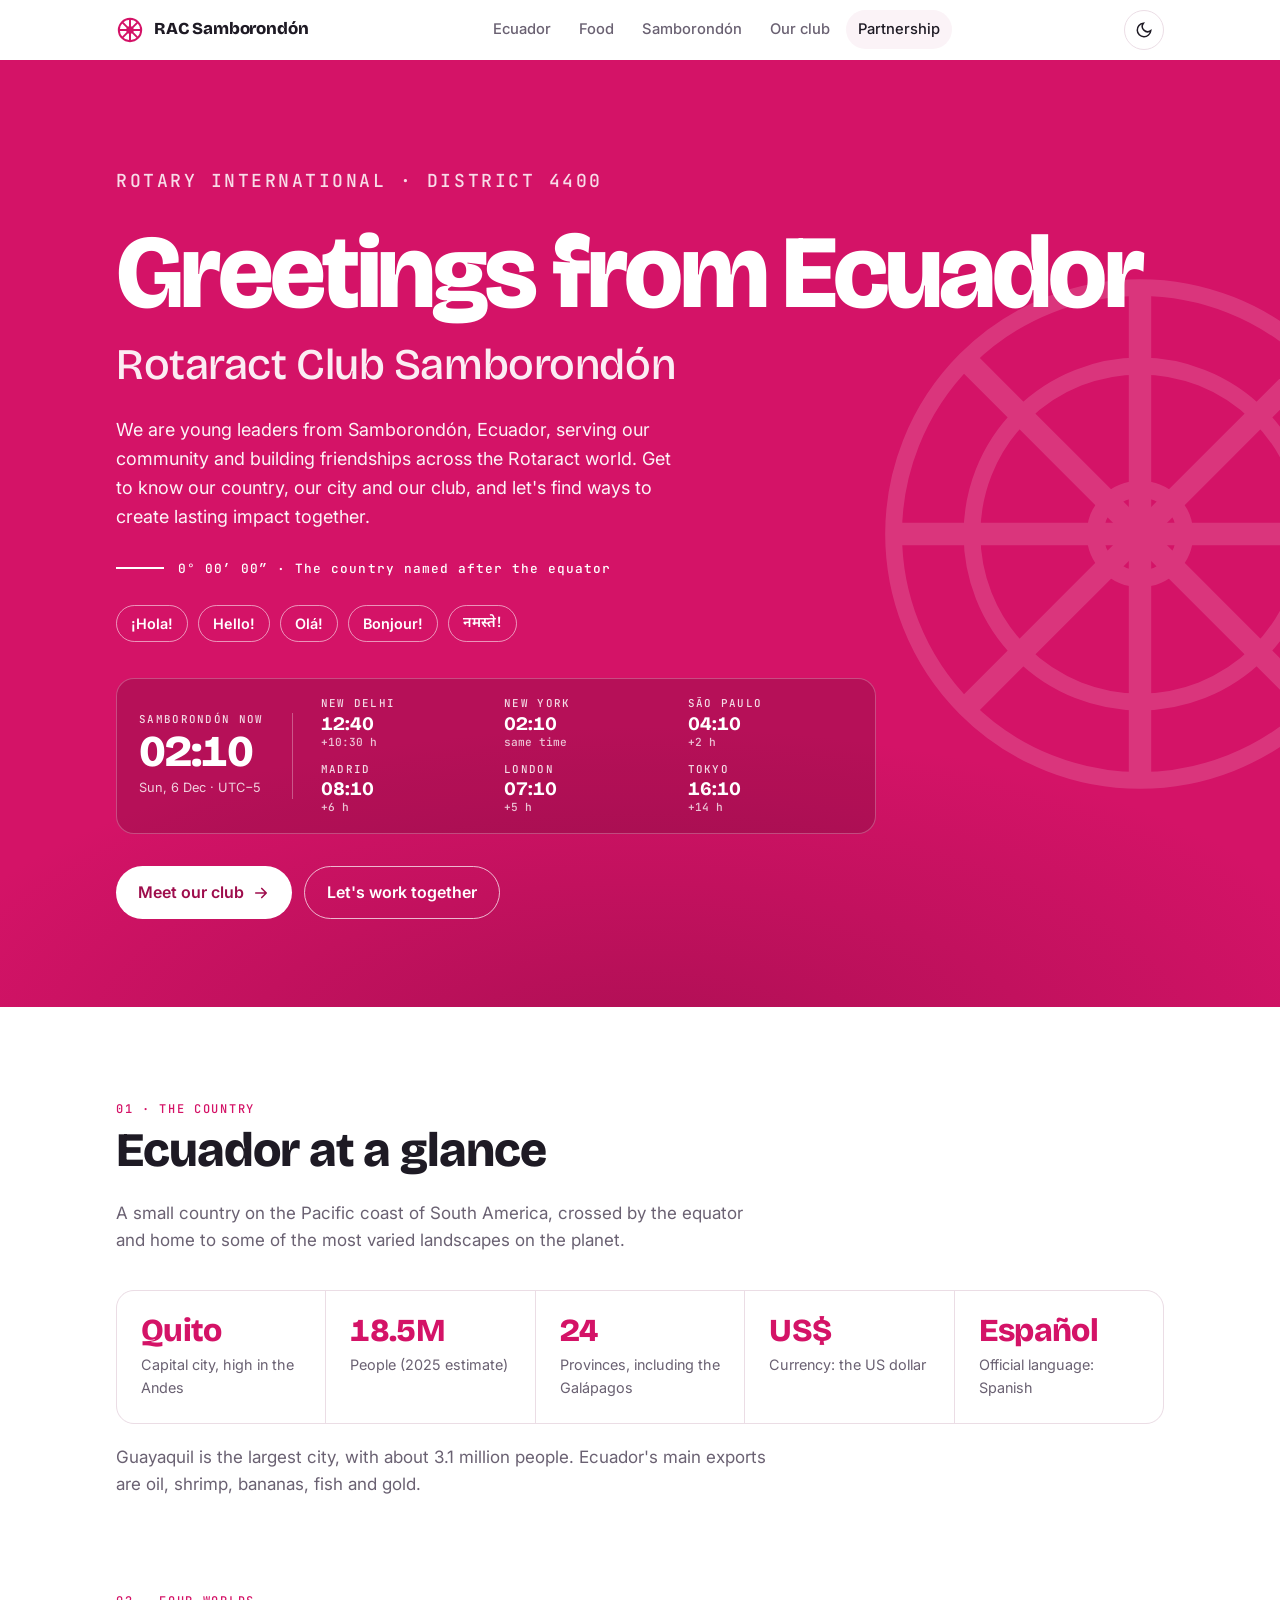
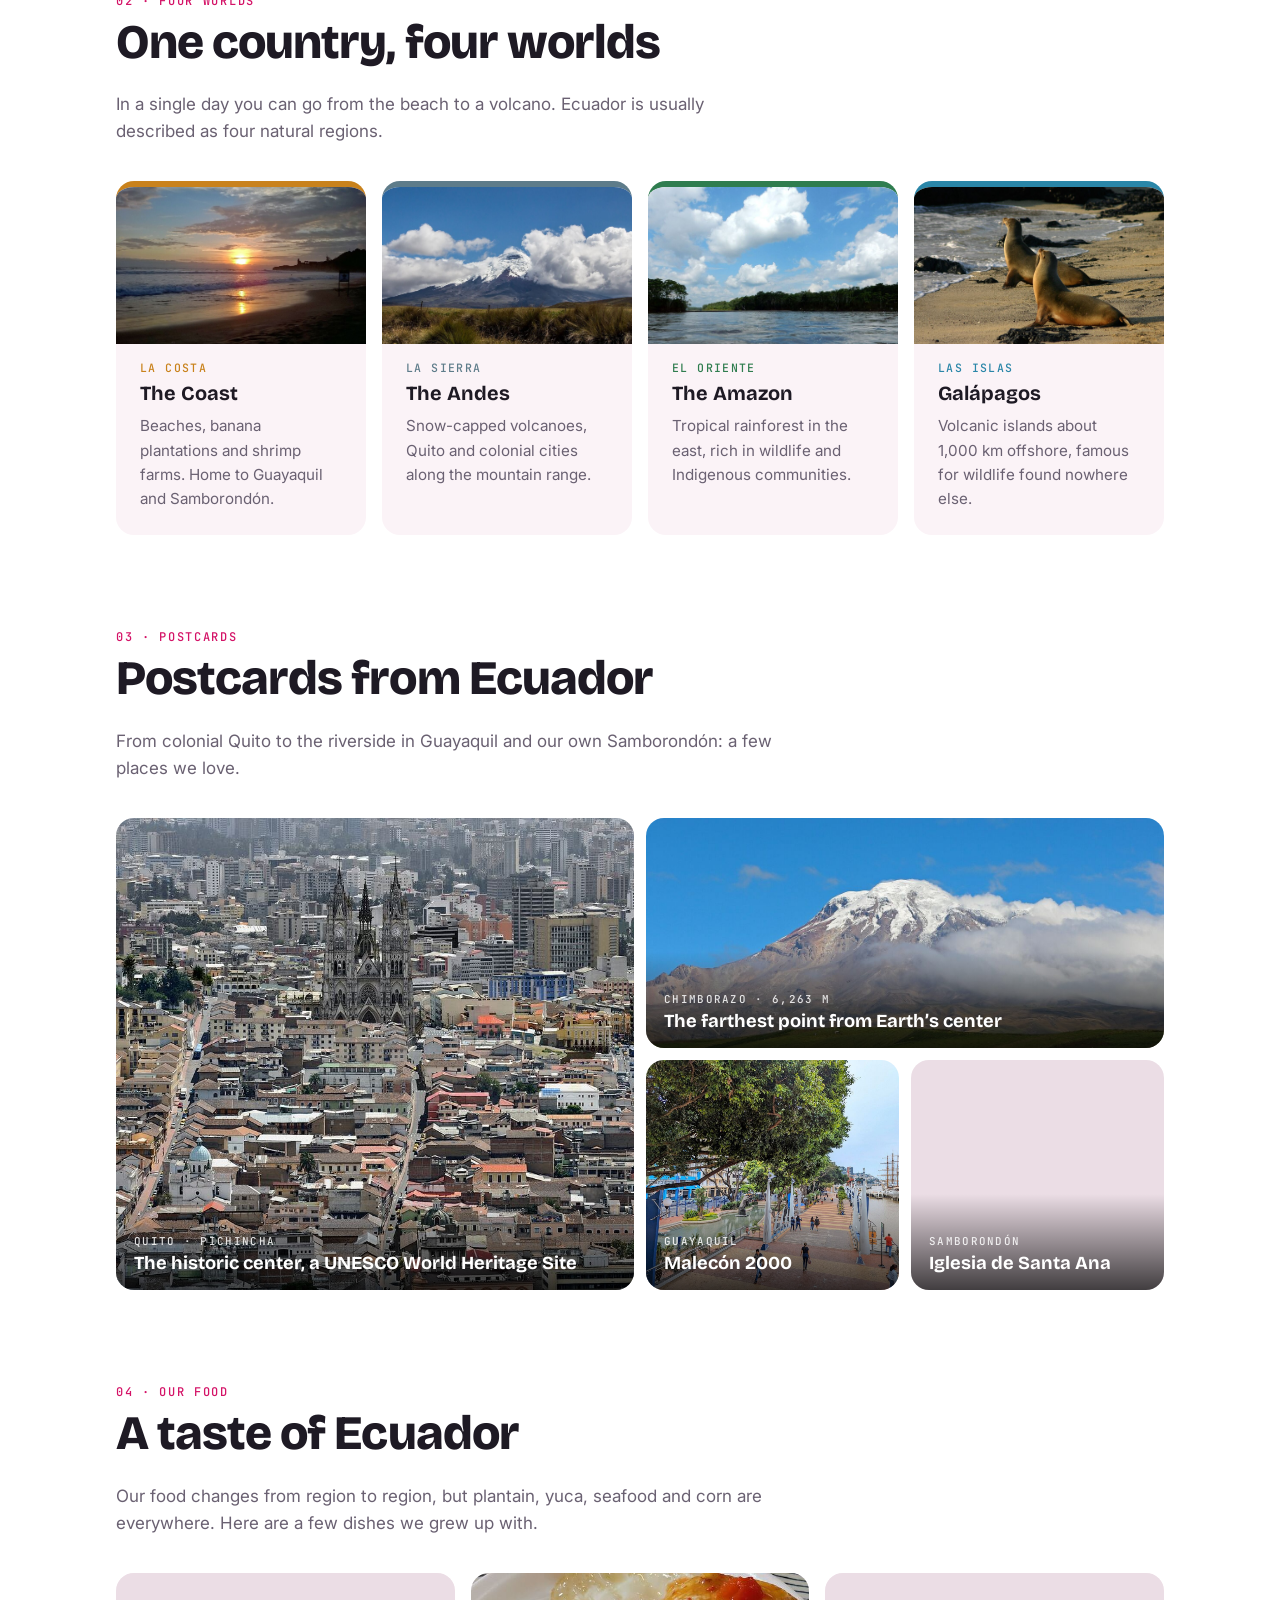
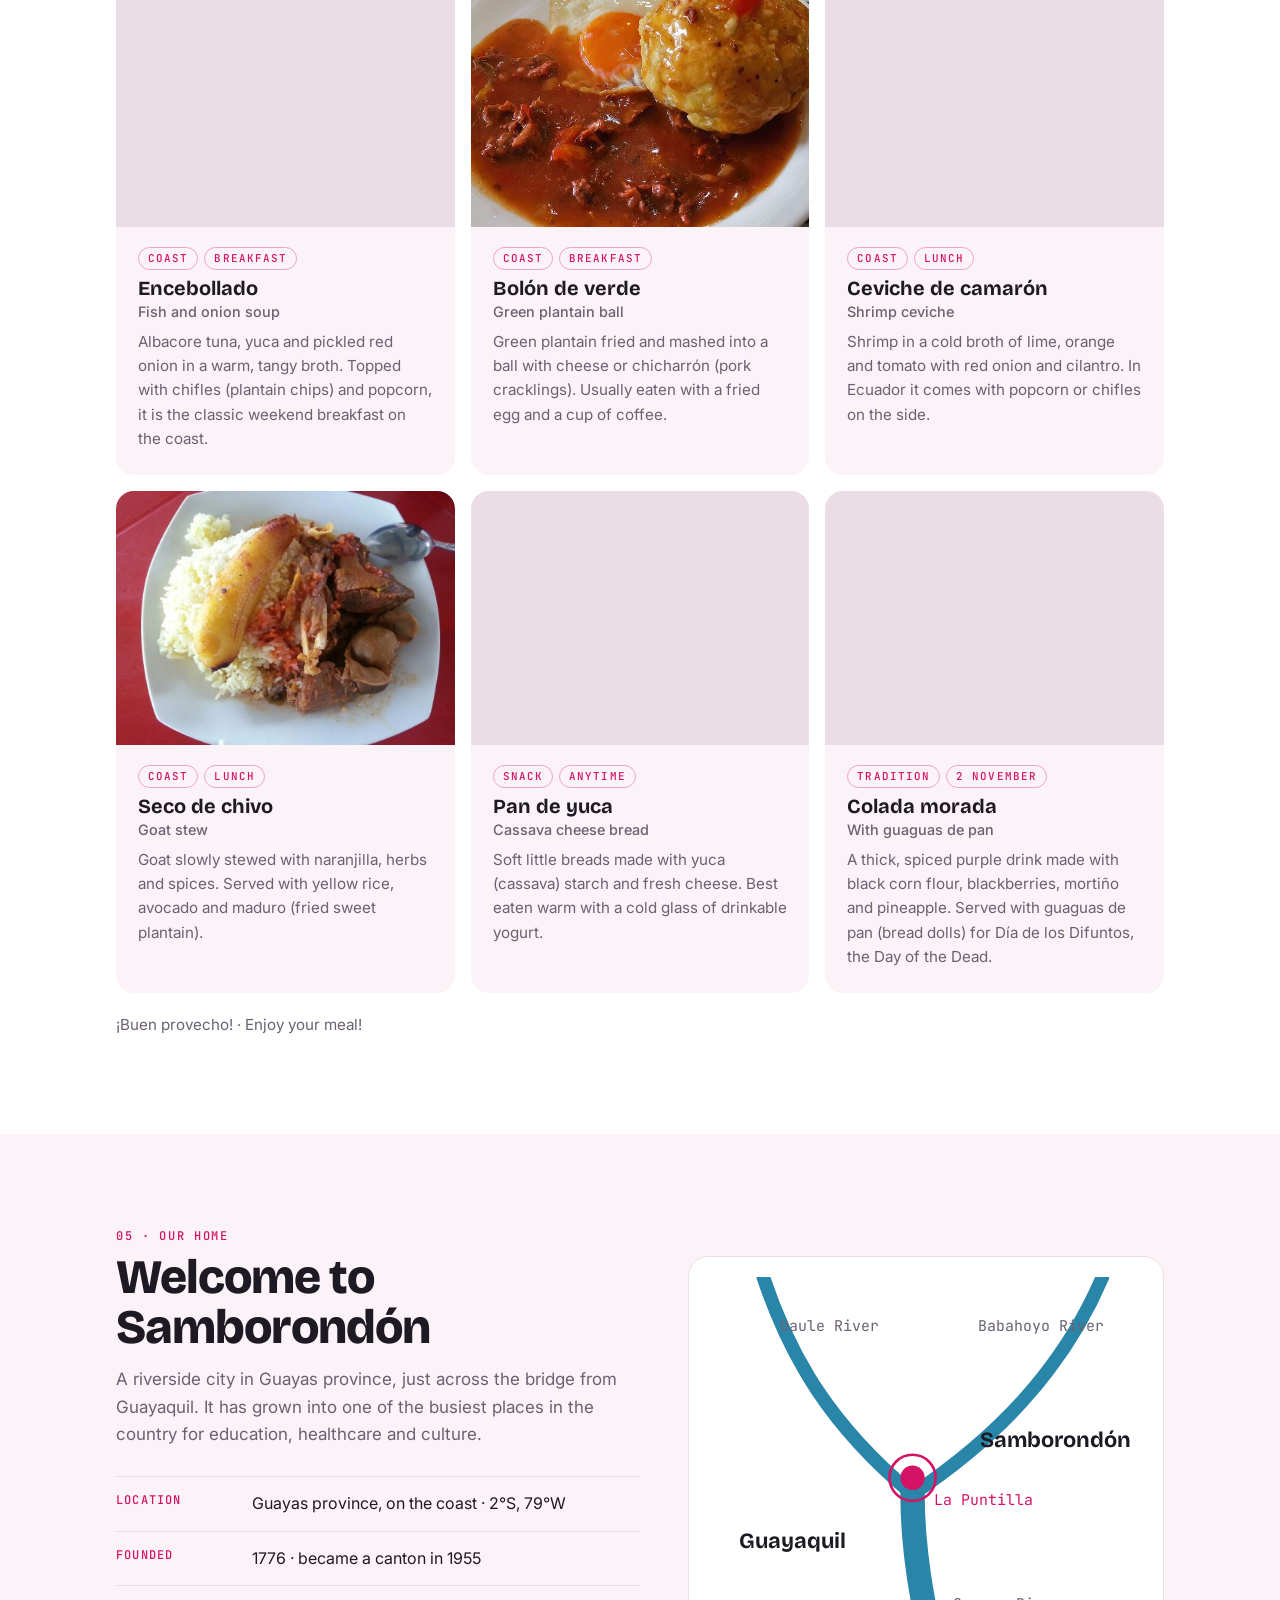
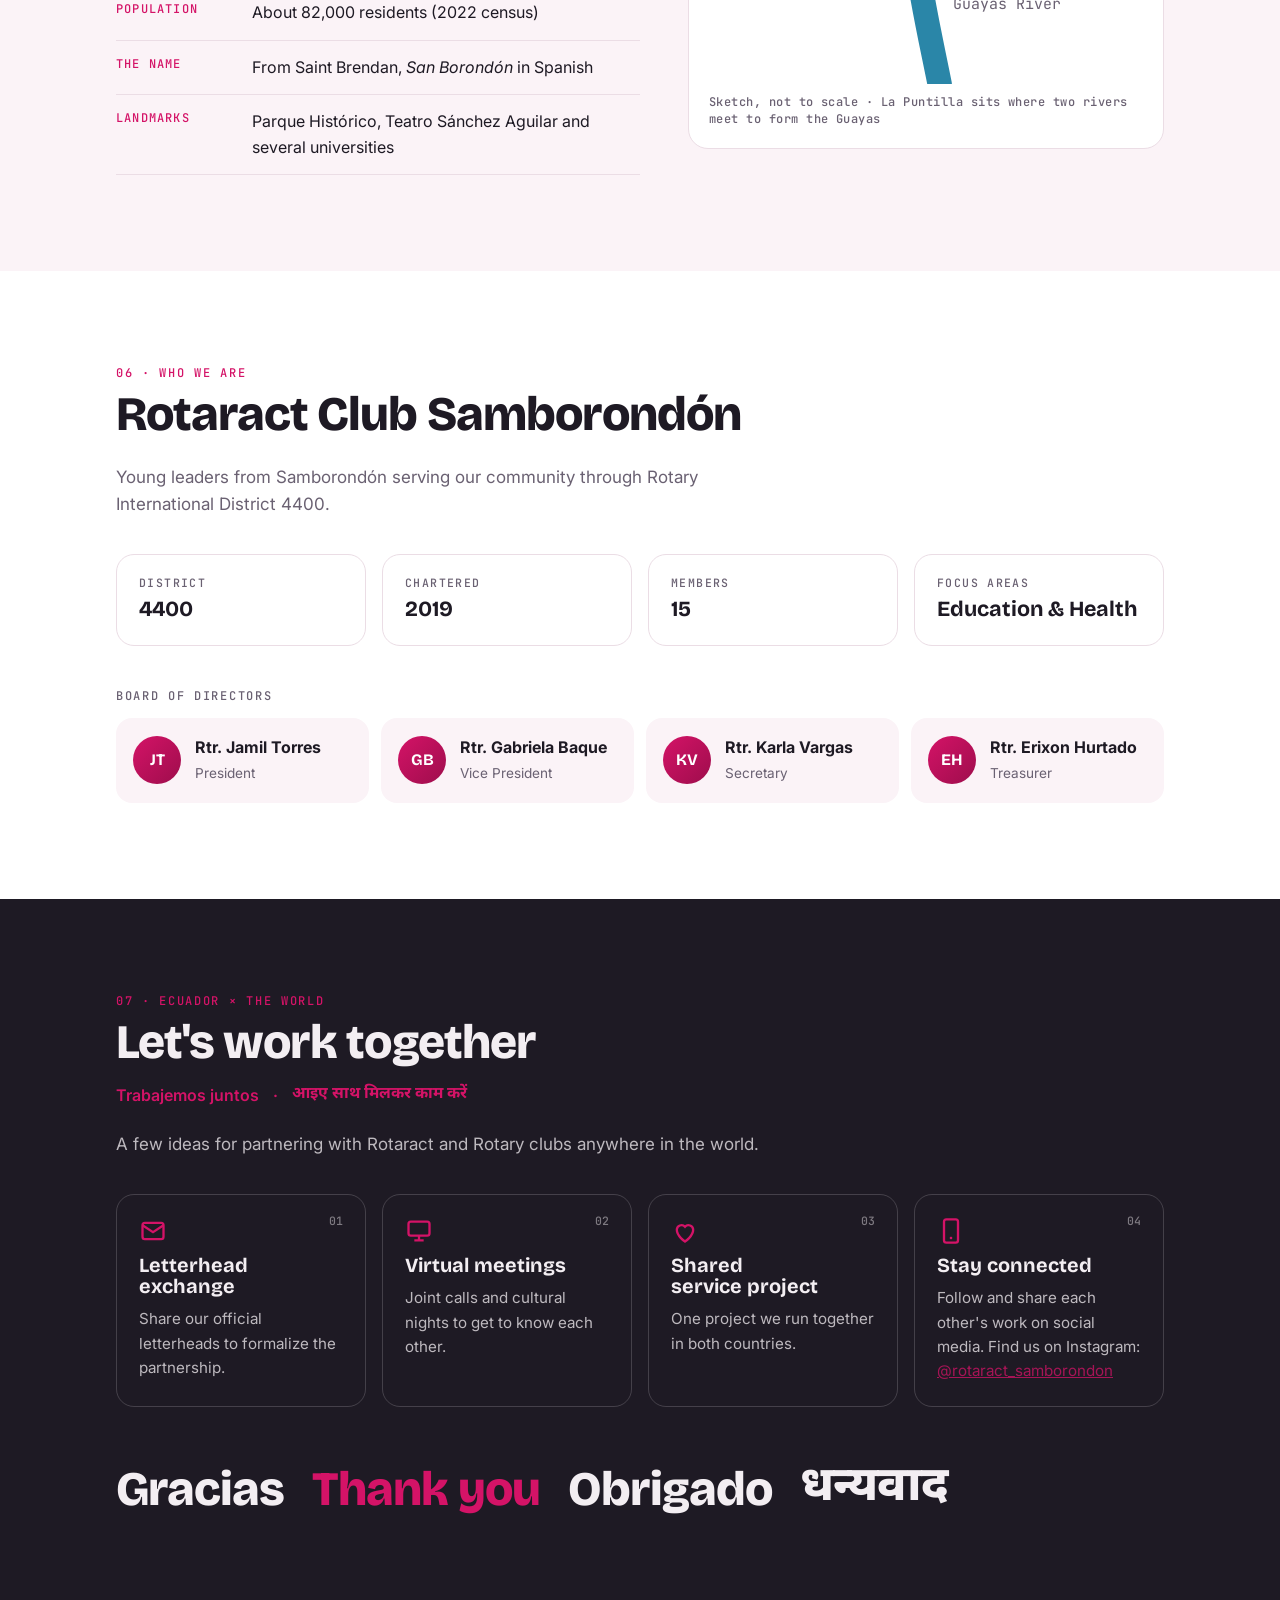
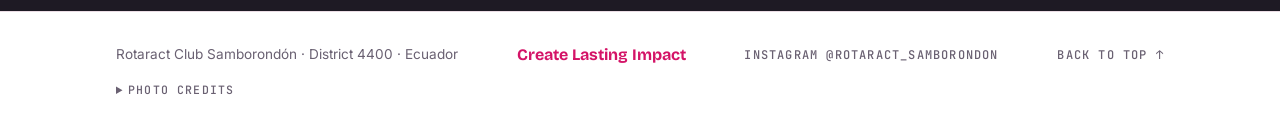
==== index.html @ e0e5c711 "Add traditional food section (encebollado, bolón, ceviche, seco, pan de yuca, colada morada) Co-Auth" ====
<!DOCTYPE html>
<html lang="en">
<head>
<meta charset="utf-8">
<meta name="viewport" content="width=device-width, initial-scale=1, viewport-fit=cover">
<title>Rotaract Club Samborondón</title>
<meta name="description" content="Greetings from Ecuador! Meet Rotaract Club Samborondón (District 4400): young leaders serving our community and building friendships with clubs around the world.">
<meta name="theme-color" content="#D41367">
<meta property="og:type" content="website">
<meta property="og:title" content="Rotaract Club Samborondón · Greetings from Ecuador">
<meta property="og:description" content="Our country, our city and our club: young leaders from Samborondón, Ecuador, open to friendships with clubs around the world.">
<link rel="icon" href="data:image/svg+xml,%3Csvg xmlns='http://www.w3.org/2000/svg' viewBox='0 0 100 100'%3E%3Crect width='100' height='100' rx='22' fill='%23D41367'/%3E%3Cg fill='none' stroke='white' stroke-width='6'%3E%3Ccircle cx='50' cy='50' r='30'/%3E%3Ccircle cx='50' cy='50' r='8'/%3E%3Cpath d='M50 14v72M14 50h72M25 25l50 50M75 25L25 75'/%3E%3C/g%3E%3C/svg%3E">
<link rel="preconnect" href="https://fonts.googleapis.com">
<link rel="preconnect" href="https://fonts.gstatic.com" crossorigin>
<link rel="stylesheet" href="https://fonts.googleapis.com/css2?family=Bricolage+Grotesque:opsz,wght@12..96,500;12..96,700;12..96,800&family=Inter:wght@400;500;600&family=JetBrains+Mono:wght@500&family=Noto+Sans+Devanagari:wght@500;700;800&display=swap">
<style>
:root{
  --cranberry:#D41367;
  --cranberry-deep:#9E0D4C;
  --bg:#FFFFFF;
  --surface:#FBF3F7;
  --ink:#1E1A24;
  --muted:#6A6172;
  --line:#EBDDE5;
  --on-accent:#FFFFFF;
  --night:#1E1A24; --night-ink:#F3EEF2;
  --coast:#C9821C; --andes:#5E7C8A; --amazon:#2F7D4F; --galapagos:#2A86A8;
  --display:"Bricolage Grotesque", "Segoe UI", system-ui, sans-serif;
  --body:"Inter", system-ui, -apple-system, sans-serif;
  --mono:"JetBrains Mono", ui-monospace, Menlo, monospace;
  --nav-h:60px;
}
@media (prefers-color-scheme: dark){:root:not([data-theme="light"]){
  --cranberry:#F0458E; --cranberry-deep:#C21A64; --bg:#141017; --surface:#1E1820; --ink:#F3EEF2; --muted:#B3A8B5; --line:#33282F;
  --night:#0C090E; --night-ink:#F3EEF2;
  --coast:#F0B65A; --andes:#8AA7B4; --amazon:#5BB07D; --galapagos:#5AB3D4; color-scheme:dark}}
:root[data-theme="dark"]{
  --cranberry:#F0458E; --cranberry-deep:#C21A64; --bg:#141017; --surface:#1E1820; --ink:#F3EEF2; --muted:#B3A8B5; --line:#33282F;
  --night:#0C090E; --night-ink:#F3EEF2;
  --coast:#F0B65A; --andes:#8AA7B4; --amazon:#5BB07D; --galapagos:#5AB3D4; color-scheme:dark}

*{box-sizing:border-box}
html{scroll-behavior:smooth;scroll-padding-top:calc(var(--nav-h) + 12px)}
@media (prefers-reduced-motion:reduce){html{scroll-behavior:auto}}
body{margin:0;background:var(--bg);color:var(--ink);font:400 16px/1.6 var(--body);-webkit-font-smoothing:antialiased;overflow-x:hidden}
img{max-width:100%}
.wrap{max-width:1080px;margin:0 auto;padding-left:max(16px, env(safe-area-inset-left,0px));padding-right:max(16px, env(safe-area-inset-right,0px))}
section{padding-block:clamp(56px,9vw,96px)}
h1,h2,h3{font-family:var(--display);line-height:1.05;text-wrap:balance;margin:0}
h2{font-size:clamp(2rem,4.5vw,3rem);font-weight:800;letter-spacing:-.02em}
h3{font-size:1.25rem;font-weight:700}
p{margin:0}
.eyebrow{font:500 .75rem/1 var(--mono);letter-spacing:.14em;text-transform:uppercase;color:var(--cranberry)}
.lede{color:var(--muted);max-width:60ch;font-size:1.0625rem;margin-top:14px}
.head{display:flex;flex-direction:column;gap:10px;margin-bottom:36px}
a{color:var(--cranberry)}
:focus-visible{outline:3px solid var(--cranberry);outline-offset:3px;border-radius:6px}
.skip{position:absolute;left:-9999px;top:8px;z-index:100;background:var(--ink);color:var(--bg);padding:8px 14px;border-radius:8px}
.skip:focus{left:16px}

[lang="hi"]{font-family:"Noto Sans Devanagari", var(--body)}
.thanks [lang="hi"]{font-family:"Noto Sans Devanagari", var(--display);font-weight:800}
.tri{margin-top:6px;display:flex;flex-wrap:wrap;gap:4px 14px;color:var(--cranberry);font:600 1rem/1.5 var(--body)}
.tri [lang="hi"]{font-weight:700}

/* NAV */
.nav{position:sticky;top:0;z-index:50;height:var(--nav-h);background:color-mix(in srgb,var(--bg) 82%,transparent);backdrop-filter:saturate(1.4) blur(12px);-webkit-backdrop-filter:saturate(1.4) blur(12px);border-bottom:1px solid transparent;transition:border-color .2s}
.nav.scrolled{border-bottom-color:var(--line)}
.nav .wrap{height:100%;display:flex;align-items:center;justify-content:space-between;gap:16px}
.brand{display:flex;align-items:center;gap:10px;text-decoration:none;color:var(--ink);font:800 1.05rem/1 var(--display);letter-spacing:-.01em;white-space:nowrap}
.brand svg{width:28px;height:28px;color:var(--cranberry);flex:0 0 auto}
.links{display:flex;align-items:center;gap:4px;list-style:none;margin:0;padding:0}
.links a{display:block;padding:8px 12px;border-radius:999px;color:var(--muted);text-decoration:none;font-weight:500;font-size:.92rem;transition:color .15s,background .15s}
.links a:hover,.links a.active{color:var(--ink);background:var(--surface)}
.nav-tools{display:flex;align-items:center;gap:6px}
.icon-btn{width:40px;height:40px;display:grid;place-items:center;border-radius:999px;border:1px solid var(--line);background:var(--bg);color:var(--ink);cursor:pointer}
.icon-btn:hover{background:var(--surface)}
.icon-btn svg{width:18px;height:18px}
.menu-btn{display:none}
@media (max-width:860px){
  .menu-btn{display:grid}
  .links{position:absolute;top:var(--nav-h);left:0;right:0;flex-direction:column;align-items:stretch;gap:2px;padding:10px 16px 18px;background:var(--bg);border-bottom:1px solid var(--line);display:none}
  .links.open{display:flex}
  .links a{padding:12px 14px;font-size:1rem}
}

/* HERO */
.hero{background:var(--cranberry);color:var(--on-accent);position:relative;overflow:hidden;padding-block:0;isolation:isolate}
.hero::after{content:"";position:absolute;inset:auto -10% -40% -10%;height:70%;background:radial-gradient(ellipse at center,var(--cranberry-deep),transparent 70%);z-index:-1;opacity:.7}
.hero .wrap{padding-block:clamp(64px,10vw,112px) clamp(56px,8vw,88px);display:grid;gap:28px;position:relative;z-index:1}
.hero .eyebrow{color:var(--on-accent);opacity:.85}
.hero h1{font-size:clamp(3rem,9vw,6.5rem);font-weight:800;letter-spacing:-.035em}
.hero h1 span{display:block;font-weight:500;font-size:.42em;letter-spacing:-.01em;margin-top:.35em;opacity:.92}
.hero p{max-width:52ch;font-size:1.125rem;opacity:.95}
.equator{display:flex;align-items:center;gap:14px;font:500 .8rem/1.4 var(--mono);letter-spacing:.08em}
.equator::before{content:"";flex:0 0 48px;height:2px;background:var(--on-accent)}
.hello{display:flex;flex-wrap:wrap;gap:10px}
.hello span{border:1.5px solid rgba(255,255,255,.55);border-radius:999px;padding:6px 14px;font-weight:600;font-size:.9rem}
.ctas{display:flex;flex-wrap:wrap;gap:12px;margin-top:4px}
.btn{display:inline-flex;align-items:center;gap:8px;padding:13px 22px;border-radius:999px;font-weight:600;text-decoration:none;transition:transform .15s,background .15s}
.btn:hover{transform:translateY(-2px)}
.btn svg{width:18px;height:18px}
.btn-light{background:#fff;color:#9E0D4C}
.btn-ghost{color:#fff;border:1.5px solid rgba(255,255,255,.7)}
.btn-ghost:hover{background:rgba(255,255,255,.12)}
.wheel{position:absolute;right:-140px;top:50%;width:560px;height:560px;transform:translateY(-50%);opacity:.14;z-index:0}
@media (max-width:640px){.wheel{width:380px;height:380px;right:-170px;top:28%}}
@media (prefers-reduced-motion:no-preference){.wheel{animation:spin 90s linear infinite}@keyframes spin{to{transform:translateY(-50%) rotate(360deg)}}}

/* CLOCKS */
.clocks{margin-top:8px;max-width:760px;display:grid;grid-template-columns:auto 1fr;gap:20px 28px;align-items:center;background:rgba(0,0,0,.14);border:1px solid rgba(255,255,255,.25);border-radius:18px;padding:18px 22px}
.home{display:flex;flex-direction:column;gap:4px;padding-right:28px;border-right:1px solid rgba(255,255,255,.3)}
.home small,.city small{font:500 .68rem/1.2 var(--mono);letter-spacing:.12em;text-transform:uppercase;opacity:.85}
.home b{font:800 clamp(2rem,5vw,2.75rem)/1 var(--display);font-variant-numeric:tabular-nums;letter-spacing:-.02em}
.home span{font-size:.8rem;opacity:.8}
.world{display:grid;grid-template-columns:repeat(3,minmax(0,1fr));gap:14px 18px}
.city{display:flex;flex-direction:column;gap:3px;min-width:0}
.city small{white-space:nowrap;overflow:hidden;text-overflow:ellipsis}
.city b{font:700 1.2rem/1 var(--display);font-variant-numeric:tabular-nums}
.city span{font:500 .7rem/1.2 var(--mono);opacity:.75}
@media (max-width:600px){.clocks{grid-template-columns:1fr}.home{padding:0 0 16px;border-right:0;border-bottom:1px solid rgba(255,255,255,.3)}.world{grid-template-columns:repeat(2,minmax(0,1fr))}}

/* STATS */
.stats{display:grid;grid-template-columns:repeat(auto-fit,minmax(180px,1fr));gap:1px;background:var(--line);border:1px solid var(--line);border-radius:18px;overflow:hidden}
.stat{background:var(--bg);padding:24px;display:flex;flex-direction:column;gap:6px;min-width:0}
.stat b{font:800 2rem/1 var(--display);letter-spacing:-.02em;color:var(--cranberry);font-variant-numeric:tabular-nums}
.stat small{color:var(--muted);font-size:.9rem}

/* REGIONS */
.regions{display:grid;grid-template-columns:repeat(auto-fit,minmax(230px,1fr));gap:16px}
.region{border-radius:18px;padding:24px;background:var(--surface);border-top:6px solid var(--c);display:flex;flex-direction:column;gap:10px;min-width:0;transition:transform .2s}
.region:hover{transform:translateY(-4px)}
.region{overflow:hidden}
.region img{display:block;width:calc(100% + 48px);max-width:none;margin:-24px -24px 8px;aspect-ratio:16/10;height:auto;object-fit:cover;background:var(--line)}
.region .tag{font:500 .72rem/1 var(--mono);letter-spacing:.12em;text-transform:uppercase;color:var(--c)}
.region p{color:var(--muted);font-size:.95rem}
.region svg{width:44px;height:44px;color:var(--c)}

/* POSTCARDS */
.gallery{display:grid;grid-template-columns:repeat(4,minmax(0,1fr));grid-auto-rows:230px;gap:12px}
.shot{position:relative;margin:0;border-radius:18px;overflow:hidden;background:var(--line)}
.shot.big{grid-column:span 2;grid-row:span 2}
.shot.wide{grid-column:span 2}
.shot img{display:block;width:100%;height:100%;object-fit:cover;transition:transform .7s cubic-bezier(.2,.7,.2,1)}
.shot:hover img{transform:scale(1.05)}
.shot figcaption{position:absolute;inset:auto 0 0 0;padding:40px 18px 16px;background:linear-gradient(transparent,rgba(0,0,0,.72));color:#fff;font:700 1.15rem/1.2 var(--display)}
.shot figcaption small{display:block;margin-bottom:4px;font:500 .68rem/1.3 var(--mono);letter-spacing:.12em;text-transform:uppercase;opacity:.85}
@media (max-width:760px){.gallery{grid-template-columns:repeat(2,minmax(0,1fr));grid-auto-rows:180px}}
@media (max-width:480px){.gallery{grid-template-columns:1fr;grid-auto-rows:230px}.shot.big,.shot.wide{grid-column:auto;grid-row:auto}}

/* FOOD */
.dishes{display:grid;grid-template-columns:repeat(auto-fit,minmax(min(100%,300px),1fr));gap:16px}
.dish{border-radius:18px;overflow:hidden;background:var(--surface);display:flex;flex-direction:column;min-width:0;transition:transform .2s}
.dish:hover{transform:translateY(-4px)}
.dish .ph{aspect-ratio:4/3;overflow:hidden;background:var(--line)}
.dish img{display:block;width:100%;height:100%;object-fit:cover;transition:transform .7s cubic-bezier(.2,.7,.2,1)}
.dish:hover img{transform:scale(1.05)}
.dish .body{padding:20px 22px 24px;display:flex;flex-direction:column;gap:8px}
.dish .meta{display:flex;flex-wrap:wrap;gap:6px}
.dish .meta span{font:500 .68rem/1 var(--mono);letter-spacing:.1em;text-transform:uppercase;color:var(--cranberry);border:1px solid color-mix(in srgb,var(--cranberry) 35%,transparent);border-radius:999px;padding:5px 9px}
.dish h3 small{display:block;margin-top:4px;font:500 .9rem/1.3 var(--body);color:var(--muted)}
.dish p{color:var(--muted);font-size:.95rem}
.food-note{margin-top:20px;color:var(--muted);font-size:.95rem}

/* SAMBORONDON */
.sambo{background:var(--surface)}
.split{display:grid;grid-template-columns:1.1fr 1fr;gap:48px;align-items:center}
@media (max-width:820px){.split{grid-template-columns:1fr}}
.facts{display:grid;gap:0;margin:28px 0 0;border-top:1px solid var(--line)}
.fact{display:grid;grid-template-columns:120px 1fr;gap:16px;padding:14px 0;border-bottom:1px solid var(--line)}
@media (max-width:480px){.fact{grid-template-columns:1fr;gap:2px}}
.fact dt{font:500 .75rem/1.6 var(--mono);letter-spacing:.1em;text-transform:uppercase;color:var(--cranberry)}
.fact dd{margin:0}
.map{background:var(--bg);border:1px solid var(--line);border-radius:20px;padding:20px;margin:0}
.map svg{width:100%;height:auto;display:block}
.map figcaption{font:500 .75rem/1.4 var(--mono);color:var(--muted);margin-top:10px;letter-spacing:.04em}

/* CLUB */
.club-grid{display:grid;grid-template-columns:repeat(auto-fit,minmax(200px,1fr));gap:16px}
.card{border:1px solid var(--line);border-radius:18px;padding:22px;display:flex;flex-direction:column;gap:8px;min-width:0}
.card .k{font:500 .72rem/1 var(--mono);letter-spacing:.12em;text-transform:uppercase;color:var(--muted)}
.card .v{font:700 1.35rem/1.2 var(--display)}
.todo{display:inline-block;border:1.5px dashed var(--cranberry);color:var(--cranberry);border-radius:8px;padding:2px 8px;font:500 .85rem/1.4 var(--mono)}
.officers-title{margin:44px 0 16px;font:500 .75rem/1 var(--mono);letter-spacing:.14em;text-transform:uppercase;color:var(--muted)}
.officers{display:grid;grid-template-columns:repeat(auto-fit,minmax(220px,1fr));gap:12px}
.officer{display:flex;gap:14px;align-items:center;padding:16px;border-radius:16px;background:var(--surface);border:1px solid transparent;transition:border-color .2s}
.officer:hover{border-color:var(--line)}
.avatar{flex:0 0 48px;height:48px;border-radius:50%;background:linear-gradient(135deg,var(--cranberry),var(--cranberry-deep));color:#fff;display:grid;place-items:center;font:700 1rem/1 var(--display)}
.officer b{display:block;font-size:1rem}
.officer small{color:var(--muted);font-size:.85rem}

/* PROJECTS */
.projects{display:grid;grid-template-columns:repeat(auto-fit,minmax(240px,1fr));gap:16px}
.project{border-radius:18px;padding:24px;background:var(--surface);display:flex;flex-direction:column;gap:10px;min-width:0;border-left:4px solid var(--cranberry)}
.project .n{font:500 .75rem/1 var(--mono);color:var(--cranberry);letter-spacing:.1em}
.project p{color:var(--muted);font-size:.95rem}

/* TOGETHER */
.together{background:var(--night);color:var(--night-ink)}
.together .eyebrow{color:var(--cranberry)}
.together .lede{color:var(--night-ink);opacity:.75}
.ideas{display:grid;grid-template-columns:repeat(auto-fit,minmax(220px,1fr));gap:16px;counter-reset:idea}
.idea{border:1px solid color-mix(in srgb,var(--night-ink) 18%,transparent);border-radius:18px;padding:22px;display:flex;flex-direction:column;gap:10px;position:relative;transition:border-color .2s,background .2s}
.idea:hover{border-color:var(--cranberry);background:color-mix(in srgb,var(--cranberry) 8%,transparent)}
.idea::after{counter-increment:idea;content:"0" counter(idea);position:absolute;top:20px;right:22px;font:500 .72rem/1 var(--mono);opacity:.45}
.idea svg{width:28px;height:28px;color:var(--cranberry)}
.idea p{opacity:.75;font-size:.95rem}
.thanks{margin-top:56px;display:flex;flex-wrap:wrap;gap:12px 28px;font:800 clamp(1.75rem,5vw,3rem)/1.1 var(--display);letter-spacing:-.02em}
.thanks span:nth-child(2){color:var(--cranberry)}

footer{padding-block:32px;color:var(--muted);font-size:.85rem;border-top:1px solid var(--line)}
footer .wrap{display:flex;flex-wrap:wrap;justify-content:space-between;align-items:center;gap:12px}
.credits{margin-top:18px;font-size:.8rem}
.credits summary{cursor:pointer;font:500 .72rem/1 var(--mono);letter-spacing:.1em;text-transform:uppercase;width:max-content}
.credits summary:hover{color:var(--cranberry)}
.credits ul{margin:12px 0 0;padding-left:18px;display:grid;gap:4px}
footer .motto{font:700 1rem/1 var(--display);color:var(--cranberry)}
.top{color:var(--muted);text-decoration:none;font:500 .75rem/1 var(--mono);letter-spacing:.1em;text-transform:uppercase}
.top:hover{color:var(--cranberry)}

/* Reveal on scroll */
@media (prefers-reduced-motion:no-preference){
  .js .reveal{opacity:0;transform:translateY(18px);transition:opacity .7s cubic-bezier(.2,.7,.2,1),transform .7s cubic-bezier(.2,.7,.2,1);transition-delay:calc(var(--i,0) * 70ms)}
  .js .reveal.in{opacity:1;transform:none}
}
</style>
</head>
<body>
<a class="skip" href="#main">Skip to content</a>

<nav class="nav" aria-label="Main">
  <div class="wrap">
    <a class="brand" href="#top" aria-label="Rotaract Club Samborondón, back to top">
      <svg viewBox="0 0 100 100" aria-hidden="true" fill="none" stroke="currentColor" stroke-width="7"><circle cx="50" cy="50" r="40"/><circle cx="50" cy="50" r="10"/><path d="M50 10v80M10 50h80M22 22l56 56M78 22L22 78"/></svg>
      <span>RAC Samborondón</span>
    </a>
    <ul class="links" id="links">
      <li><a href="#ecuador">Ecuador</a></li>
      <li><a href="#food">Food</a></li>
      <li><a href="#samborondon">Samborondón</a></li>
      <li><a href="#club">Our club</a></li>
      <li><a href="#together">Partnership</a></li>
    </ul>
    <div class="nav-tools">
      <button class="icon-btn" id="theme" type="button" aria-label="Toggle dark mode">
        <svg viewBox="0 0 24 24" fill="none" stroke="currentColor" stroke-width="2" stroke-linecap="round"><path d="M21 12.8A9 9 0 1 1 11.2 3a7 7 0 0 0 9.8 9.8z"/></svg>
      </button>
      <button class="icon-btn menu-btn" id="menu" type="button" aria-label="Open menu" aria-expanded="false" aria-controls="links">
        <svg viewBox="0 0 24 24" fill="none" stroke="currentColor" stroke-width="2" stroke-linecap="round"><path d="M4 7h16M4 12h16M4 17h16"/></svg>
      </button>
    </div>
  </div>
</nav>

<header class="hero" id="top">
  <svg class="wheel" viewBox="0 0 100 100" aria-hidden="true" fill="none" stroke="currentColor" stroke-width="3">
    <circle cx="50" cy="50" r="44"/><circle cx="50" cy="50" r="30"/><circle cx="50" cy="50" r="8"/>
    <g stroke-width="4"><line x1="50" y1="6" x2="50" y2="94"/><line x1="6" y1="50" x2="94" y2="50"/><line x1="19" y1="19" x2="81" y2="81"/><line x1="81" y1="19" x2="19" y2="81"/></g>
  </svg>
  <div class="wrap">
    <p class="eyebrow">Rotary International · District 4400</p>
    <h1>Greetings from Ecuador<span>Rotaract Club Samborondón</span></h1>
    <p>We are young leaders from Samborondón, Ecuador, serving our community and building friendships across the Rotaract world. Get to know our country, our city and our club, and let's find ways to create lasting impact together.</p>
    <div class="equator">0° 00′ 00″ · The country named after the equator</div>
    <div class="hello"><span>¡Hola!</span><span>Hello!</span><span>Olá!</span><span>Bonjour!</span><span lang="hi" title="Namaste">नमस्ते!</span></div>
    <div class="clocks" aria-label="Current local time in Samborondón and around the world">
      <div class="home"><small>Samborondón now</small><b id="t-home">--:--</b><span id="d-home">Ecuador · UTC−5</span></div>
      <div class="world" id="world"></div>
    </div>
    <div class="ctas">
      <a class="btn btn-light" href="#club">Meet our club
        <svg viewBox="0 0 24 24" fill="none" stroke="currentColor" stroke-width="2.2" stroke-linecap="round" stroke-linejoin="round"><path d="M5 12h14M13 6l6 6-6 6"/></svg></a>
      <a class="btn btn-ghost" href="#together">Let's work together</a>
    </div>
  </div>
</header>

<main id="main">
  <section id="ecuador">
    <div class="wrap">
      <div class="head reveal">
        <p class="eyebrow">01 · The country</p>
        <h2>Ecuador at a glance</h2>
        <p class="lede">A small country on the Pacific coast of South America, crossed by the equator and home to some of the most varied landscapes on the planet.</p>
      </div>
      <div class="stats">
        <div class="stat reveal" style="--i:0"><b>Quito</b><small>Capital city, high in the Andes</small></div>
        <div class="stat reveal" style="--i:1"><b>18.5M</b><small>People (2025 estimate)</small></div>
        <div class="stat reveal" style="--i:2"><b>24</b><small>Provinces, including the Galápagos</small></div>
        <div class="stat reveal" style="--i:3"><b>US$</b><small>Currency: the US dollar</small></div>
        <div class="stat reveal" style="--i:4"><b>Español</b><small>Official language: Spanish</small></div>
      </div>
      <p class="lede reveal" style="margin-top:20px">Guayaquil is the largest city, with about 3.1 million people. Ecuador's main exports are oil, shrimp, bananas, fish and gold.</p>
    </div>
  </section>

  <section id="regions" style="padding-top:0">
    <div class="wrap">
      <div class="head reveal">
        <p class="eyebrow">02 · Four worlds</p>
        <h2>One country, four worlds</h2>
        <p class="lede">In a single day you can go from the beach to a volcano. Ecuador is usually described as four natural regions.</p>
      </div>
      <div class="regions">
        <article class="region reveal" style="--c:var(--coast);--i:0">
          <img src="images/coast.jpg" width="1200" height="896" alt="Sunset over the beach at Montañita" loading="lazy" decoding="async">
          <span class="tag">La Costa</span><h3>The Coast</h3>
          <p>Beaches, banana plantations and shrimp farms. Home to Guayaquil and Samborondón.</p>
        </article>
        <article class="region reveal" style="--c:var(--andes);--i:1">
          <img src="images/andes.jpg" width="1200" height="800" alt="Snow-capped Cotopaxi volcano above the páramo" loading="lazy" decoding="async">
          <span class="tag">La Sierra</span><h3>The Andes</h3>
          <p>Snow-capped volcanoes, Quito and colonial cities along the mountain range.</p>
        </article>
        <article class="region reveal" style="--c:var(--amazon);--i:2">
          <img src="images/amazon.jpg" width="1200" height="666" alt="The Napo River and rainforest near Coca" loading="lazy" decoding="async">
          <span class="tag">El Oriente</span><h3>The Amazon</h3>
          <p>Tropical rainforest in the east, rich in wildlife and Indigenous communities.</p>
        </article>
        <article class="region reveal" style="--c:var(--galapagos);--i:3">
          <img src="images/galapagos.jpg" width="1200" height="800" alt="Two Galápagos sea lions on the beach at Isabela Island" loading="lazy" decoding="async">
          <span class="tag">Las Islas</span><h3>Galápagos</h3>
          <p>Volcanic islands about 1,000 km offshore, famous for wildlife found nowhere else.</p>
        </article>
      </div>
    </div>
  </section>

  <section id="postcards" style="padding-top:0">
    <div class="wrap">
      <div class="head reveal">
        <p class="eyebrow">03 · Postcards</p>
        <h2>Postcards from Ecuador</h2>
        <p class="lede">From colonial Quito to the riverside in Guayaquil and our own Samborondón: a few places we love.</p>
      </div>
      <div class="gallery">
        <figure class="shot big reveal" style="--i:0"><img src="images/quito.jpg" width="1200" height="743" alt="Rooftops of Quito's historic center seen from the Basílica del Voto Nacional" loading="lazy" decoding="async"><figcaption><small>Quito · Pichincha</small>The historic center, a UNESCO World Heritage Site</figcaption></figure>
        <figure class="shot wide reveal" style="--i:1"><img src="images/chimborazo.jpg" width="1200" height="800" alt="Snow-capped Chimborazo volcano above green fields" loading="lazy" decoding="async"><figcaption><small>Chimborazo · 6,263 m</small>The farthest point from Earth’s center</figcaption></figure>
        <figure class="shot reveal" style="--i:2"><img src="images/guayaquil.jpg" width="1200" height="904" alt="Walkway and gardens along the Malecón 2000 in Guayaquil" loading="lazy" decoding="async"><figcaption><small>Guayaquil</small>Malecón 2000</figcaption></figure>
        <figure class="shot reveal" style="--i:3"><img src="images/samborondon.jpg" width="1200" height="900" alt="White bell tower of the Santa Ana church in Samborondón" loading="lazy" decoding="async"><figcaption><small>Samborondón</small>Iglesia de Santa Ana</figcaption></figure>
      </div>
    </div>
  </section>

  <section id="food" style="padding-top:0">
    <div class="wrap">
      <div class="head reveal">
        <p class="eyebrow">04 · Our food</p>
        <h2>A taste of Ecuador</h2>
        <p class="lede">Our food changes from region to region, but plantain, yuca, seafood and corn are everywhere. Here are a few dishes we grew up with.</p>
      </div>
      <div class="dishes">
        <article class="dish reveal" style="--i:0">
          <div class="ph"><img src="images/food/encebollado.jpg" width="900" height="674" alt="A bowl of encebollado fish soup with pickled red onion and cilantro" loading="lazy" decoding="async"></div>
          <div class="body">
            <div class="meta"><span>Coast</span><span>Breakfast</span></div>
            <h3 lang="es">Encebollado<small lang="en">Fish and onion soup</small></h3>
            <p>Albacore tuna, yuca and pickled red onion in a warm, tangy broth. Topped with chifles (plantain chips) and popcorn, it is the classic weekend breakfast on the coast.</p>
          </div>
        </article>
        <article class="dish reveal" style="--i:1">
          <div class="ph"><img src="images/food/bolon.jpg" width="900" height="430" alt="A bolón de verde with a fried egg and stew" loading="lazy" decoding="async"></div>
          <div class="body">
            <div class="meta"><span>Coast</span><span>Breakfast</span></div>
            <h3 lang="es">Bolón de verde<small lang="en">Green plantain ball</small></h3>
            <p>Green plantain fried and mashed into a ball with cheese or chicharrón (pork cracklings). Usually eaten with a fried egg and a cup of coffee.</p>
          </div>
        </article>
        <article class="dish reveal" style="--i:2">
          <div class="ph"><img src="images/food/ceviche.jpg" width="900" height="900" alt="Ecuadorian shrimp ceviche in a tangy broth with avocado" loading="lazy" decoding="async"></div>
          <div class="body">
            <div class="meta"><span>Coast</span><span>Lunch</span></div>
            <h3 lang="es">Ceviche de camarón<small lang="en">Shrimp ceviche</small></h3>
            <p>Shrimp in a cold broth of lime, orange and tomato with red onion and cilantro. In Ecuador it comes with popcorn or chifles on the side.</p>
          </div>
        </article>
        <article class="dish reveal" style="--i:0">
          <div class="ph"><img src="images/food/seco.jpg" width="900" height="675" alt="Seco de chivo stew with yellow rice and fried sweet plantain" loading="lazy" decoding="async"></div>
          <div class="body">
            <div class="meta"><span>Coast</span><span>Lunch</span></div>
            <h3 lang="es">Seco de chivo<small lang="en">Goat stew</small></h3>
            <p>Goat slowly stewed with naranjilla, herbs and spices. Served with yellow rice, avocado and maduro (fried sweet plantain).</p>
          </div>
        </article>
        <article class="dish reveal" style="--i:1">
          <div class="ph"><img src="images/food/pan-de-yuca.jpg" width="900" height="495" alt="Freshly baked pan de yuca cheese breads" loading="lazy" decoding="async"></div>
          <div class="body">
            <div class="meta"><span>Snack</span><span>Anytime</span></div>
            <h3 lang="es">Pan de yuca<small lang="en">Cassava cheese bread</small></h3>
            <p>Soft little breads made with yuca (cassava) starch and fresh cheese. Best eaten warm with a cold glass of drinkable yogurt.</p>
          </div>
        </article>
        <article class="dish reveal" style="--i:2">
          <div class="ph"><img src="images/food/colada-morada.jpg" width="900" height="592" alt="A glass of colada morada next to the fruits and spices used to make it" loading="lazy" decoding="async"></div>
          <div class="body">
            <div class="meta"><span>Tradition</span><span>2 November</span></div>
            <h3 lang="es">Colada morada<small lang="en">With guaguas de pan</small></h3>
            <p>A thick, spiced purple drink made with black corn flour, blackberries, mortiño and pineapple. Served with guaguas de pan (bread dolls) for Día de los Difuntos, the Day of the Dead.</p>
          </div>
        </article>
      </div>
      <p class="food-note reveal">¡Buen provecho! · Enjoy your meal!</p>
    </div>
  </section>

  <section class="sambo" id="samborondon">
    <div class="wrap split">
      <div class="reveal">
        <p class="eyebrow">05 · Our home</p>
        <h2 style="margin-top:10px">Welcome to Samborondón</h2>
        <p class="lede">A riverside city in Guayas province, just across the bridge from Guayaquil. It has grown into one of the busiest places in the country for education, healthcare and culture.</p>
        <dl class="facts">
          <div class="fact"><dt>Location</dt><dd>Guayas province, on the coast · 2°S, 79°W</dd></div>
          <div class="fact"><dt>Founded</dt><dd>1776 · became a canton in 1955</dd></div>
          <div class="fact"><dt>Population</dt><dd>About 82,000 residents (2022 census)</dd></div>
          <div class="fact"><dt>The name</dt><dd>From Saint Brendan, <i>San Borondón</i> in Spanish</dd></div>
          <div class="fact"><dt>Landmarks</dt><dd>Parque Histórico, Teatro Sánchez Aguilar and several universities</dd></div>
        </dl>
      </div>
      <figure class="map reveal" style="--i:1">
        <svg viewBox="0 0 320 300" role="img" aria-label="Map sketch: the Daule and Babahoyo rivers meet at La Puntilla to form the Guayas River, between Guayaquil and Samborondón">
          <path d="M40 0 C60 60 90 110 150 160" stroke="var(--galapagos)" stroke-width="10" fill="none" stroke-linecap="round"/>
          <path d="M290 0 C260 70 210 120 150 160" stroke="var(--galapagos)" stroke-width="10" fill="none" stroke-linecap="round"/>
          <path d="M150 160 C150 210 160 250 170 300" stroke="var(--galapagos)" stroke-width="18" fill="none" stroke-linecap="round"/>
          <circle cx="150" cy="148" r="9" fill="var(--cranberry)"/>
          <circle cx="150" cy="148" r="17" fill="none" stroke="var(--cranberry)" stroke-width="2"/>
          <g font-family="JetBrains Mono, monospace" font-size="11" fill="var(--muted)">
            <text x="52" y="40">Daule River</text>
            <text x="198" y="40">Babahoyo River</text>
            <text x="180" y="245">Guayas River</text>
          </g>
          <g font-family="Bricolage Grotesque, sans-serif" font-weight="700" font-size="16" fill="var(--ink)">
            <text x="22" y="200">Guayaquil</text>
            <text x="200" y="125">Samborondón</text>
          </g>
          <text x="166" y="168" font-family="JetBrains Mono, monospace" font-size="11" fill="var(--cranberry)">La Puntilla</text>
        </svg>
        <figcaption>Sketch, not to scale · La Puntilla sits where two rivers meet to form the Guayas</figcaption>
      </figure>
    </div>
  </section>

  <section id="club">
    <div class="wrap">
      <div class="head reveal">
        <p class="eyebrow">06 · Who we are</p>
        <h2>Rotaract Club Samborondón</h2>
        <p class="lede">Young leaders from Samborondón serving our community through Rotary International District 4400.</p>
      </div>
      <div class="club-grid">
        <div class="card reveal" style="--i:0"><span class="k">District</span><span class="v">4400</span></div>
        <div class="card reveal" style="--i:1"><span class="k">Chartered</span><span class="v">2019</span></div>
        <div class="card reveal" style="--i:2"><span class="k">Members</span><span class="v">15</span></div>
        <div class="card reveal" style="--i:3"><span class="k">Focus areas</span><span class="v">Education &amp; Health</span></div>
      </div>
      <p class="officers-title reveal">Board of directors</p>
      <div class="officers">
        <div class="officer reveal" style="--i:0"><span class="avatar" aria-hidden="true">JT</span><div><b>Rtr. Jamil Torres</b><small>President</small></div></div>
        <div class="officer reveal" style="--i:1"><span class="avatar" aria-hidden="true">GB</span><div><b>Rtr. Gabriela Baque</b><small>Vice President</small></div></div>
        <div class="officer reveal" style="--i:2"><span class="avatar" aria-hidden="true">KV</span><div><b>Rtr. Karla Vargas</b><small>Secretary</small></div></div>
        <div class="officer reveal" style="--i:3"><span class="avatar" aria-hidden="true">EH</span><div><b>Rtr. Erixon Hurtado</b><small>Treasurer</small></div></div>
      </div>
    </div>
  </section>

  <section id="projects" style="padding-top:0" hidden>
    <div class="wrap">
      <div class="head reveal">
        <p class="eyebrow">05 · What we do</p>
        <h2>Our projects</h2>
      </div>
      <div class="projects">
        <article class="project reveal" style="--i:0"><span class="n">Project 01</span><h3><span class="todo">project name</span></h3><p>What we did and who it helped.</p></article>
        <article class="project reveal" style="--i:1"><span class="n">Project 02</span><h3><span class="todo">project name</span></h3><p>What we did and who it helped.</p></article>
        <article class="project reveal" style="--i:2"><span class="n">Project 03</span><h3><span class="todo">project name</span></h3><p>What we did and who it helped.</p></article>
      </div>
    </div>
  </section>

  <section class="together" id="together">
    <div class="wrap">
      <div class="head reveal">
        <p class="eyebrow">07 · Ecuador × The world</p>
        <h2>Let's work together</h2>
        <p class="tri"><span lang="es">Trabajemos juntos</span><span aria-hidden="true">·</span><span lang="hi" title="Aaiye saath milkar kaam karein">आइए साथ मिलकर काम करें</span></p>
        <p class="lede">A few ideas for partnering with Rotaract and Rotary clubs anywhere in the world.</p>
      </div>
      <div class="ideas">
        <div class="idea reveal" style="--i:0"><svg viewBox="0 0 24 24" fill="none" stroke="currentColor" stroke-width="2" aria-hidden="true"><rect x="3" y="5" width="18" height="14" rx="2"/><path d="M3 7l9 6 9-6"/></svg><h3>Letterhead exchange</h3><p>Share our official letterheads to formalize the partnership.</p></div>
        <div class="idea reveal" style="--i:1"><svg viewBox="0 0 24 24" fill="none" stroke="currentColor" stroke-width="2" aria-hidden="true"><rect x="3" y="4" width="18" height="12" rx="2"/><path d="M8 20h8M12 16v4"/></svg><h3>Virtual meetings</h3><p>Joint calls and cultural nights to get to know each other.</p></div>
        <div class="idea reveal" style="--i:2"><svg viewBox="0 0 24 24" fill="none" stroke="currentColor" stroke-width="2" aria-hidden="true"><path d="M12 21s-7-4.5-7-10a4 4 0 0 1 7-2.6A4 4 0 0 1 19 11c0 5.5-7 10-7 10z"/></svg><h3>Shared service project</h3><p>One project we run together in both countries.</p></div>
        <div class="idea reveal" style="--i:3"><svg viewBox="0 0 24 24" fill="none" stroke="currentColor" stroke-width="2" aria-hidden="true"><rect x="6" y="2" width="12" height="20" rx="2"/><path d="M11 18h2"/></svg><h3>Stay connected</h3><p>Follow and share each other's work on social media. Find us on Instagram: <a href="https://www.instagram.com/rotaract_samborondon/" target="_blank" rel="noopener">@rotaract_samborondon</a></p></div>
      </div>
      <div class="thanks reveal"><span>Gracias</span><span>Thank you</span><span>Obrigado</span><span lang="hi" title="Dhanyavaad">धन्यवाद</span></div>
    </div>
  </section>
</main>

<footer>
  <div class="wrap">
    <span>Rotaract Club Samborondón · District 4400 · Ecuador</span>
    <span class="motto">Create Lasting Impact</span>
    <a class="top" href="https://www.instagram.com/rotaract_samborondon/" target="_blank" rel="noopener">Instagram @rotaract_samborondon</a>
    <a class="top" href="#top">Back to top ↑</a>
  </div>
  <div class="wrap">
    <details class="credits">
      <summary>Photo credits</summary>
      <ul>
        <li>Montañita: <a href="https://commons.wikimedia.org/wiki/File:Atardecer_en_Monta%C3%B1ita.jpg" target="_blank" rel="noopener">photo</a> by Mikaelashamrock, <a href="https://creativecommons.org/licenses/by-sa/4.0/" target="_blank" rel="noopener">CC BY-SA 4.0</a>, via Wikimedia Commons (resized)</li>
        <li>Cotopaxi: <a href="https://commons.wikimedia.org/wiki/File:Cotopaxi_01.jpg" target="_blank" rel="noopener">photo</a> by Bernard Gagnon, <a href="https://creativecommons.org/licenses/by-sa/3.0/" target="_blank" rel="noopener">CC BY-SA 3.0</a>, via Wikimedia Commons (resized)</li>
        <li>Napo River: <a href="https://commons.wikimedia.org/wiki/File:Rio-napo-by-boat-snd.JPG" target="_blank" rel="noopener">photo</a> by SabineDeviche, <a href="https://creativecommons.org/licenses/by-sa/4.0/" target="_blank" rel="noopener">CC BY-SA 4.0</a>, via Wikimedia Commons (resized)</li>
        <li>Galápagos sea lions: <a href="https://commons.wikimedia.org/wiki/File:Gal%C3%A1pagos_sea_lions_Isabela.jpg" target="_blank" rel="noopener">photo</a> by Charles J. Sharp, <a href="https://creativecommons.org/licenses/by-sa/3.0/" target="_blank" rel="noopener">CC BY-SA 3.0</a>, via Wikimedia Commons (resized)</li>
        <li>Quito: <a href="https://commons.wikimedia.org/wiki/File:Quito_as_from_panecillo_Basilica.jpg" target="_blank" rel="noopener">photo</a> by Cayambe, <a href="https://creativecommons.org/licenses/by-sa/3.0/" target="_blank" rel="noopener">CC BY-SA 3.0</a>, via Wikimedia Commons (resized)</li>
        <li>Chimborazo: <a href="https://commons.wikimedia.org/wiki/File:Chimborazo_05.jpg" target="_blank" rel="noopener">photo</a> by Bernard Gagnon, <a href="https://creativecommons.org/licenses/by-sa/3.0/" target="_blank" rel="noopener">CC BY-SA 3.0</a>, via Wikimedia Commons (resized)</li>
        <li>Malecón 2000: <a href="https://commons.wikimedia.org/wiki/File:Vista_del_Malec%C3%B3n_2000.jpg" target="_blank" rel="noopener">photo</a> by Freddy eduardo, <a href="https://creativecommons.org/licenses/by-sa/4.0/" target="_blank" rel="noopener">CC BY-SA 4.0</a>, via Wikimedia Commons (resized)</li>
        <li>Iglesia de Santa Ana: <a href="https://commons.wikimedia.org/wiki/File:Iglesiasantaana.jpg" target="_blank" rel="noopener">photo</a> by Jorgitob93, <a href="https://creativecommons.org/licenses/by-sa/4.0/" target="_blank" rel="noopener">CC BY-SA 4.0</a>, via Wikimedia Commons (resized)</li>
        <li>Encebollado: <a href="https://commons.wikimedia.org/wiki/File:Encebollado_Ecuatoriano.png.jpg" target="_blank" rel="noopener">photo</a> by Vapelaez2212, <a href="https://creativecommons.org/licenses/by-sa/4.0/" target="_blank" rel="noopener">CC BY-SA 4.0</a>, via Wikimedia Commons (resized)</li>
        <li>Bolón de verde: <a href="https://commons.wikimedia.org/wiki/File:Bol%C3%B3n_de_verde_Santa_cruz_2021-11-14.jpg" target="_blank" rel="noopener">photo</a> by Z thomas, <a href="https://creativecommons.org/licenses/by-sa/4.0/" target="_blank" rel="noopener">CC BY-SA 4.0</a>, via Wikimedia Commons (resized)</li>
        <li>Ceviche de camarón: <a href="https://commons.wikimedia.org/wiki/File:Ceviche_de_camar%C3%B3n_ecuatoriano.jpg" target="_blank" rel="noopener">photo</a> by Ceibos, <a href="https://creativecommons.org/licenses/by-sa/4.0/" target="_blank" rel="noopener">CC BY-SA 4.0</a>, via Wikimedia Commons (resized)</li>
        <li>Seco de chivo: <a href="https://commons.wikimedia.org/wiki/File:Seco_de_chivo_de_zapotal.jpg" target="_blank" rel="noopener">photo</a> by Aaroncato89, <a href="https://creativecommons.org/licenses/by-sa/3.0/" target="_blank" rel="noopener">CC BY-SA 3.0</a>, via Wikimedia Commons (resized)</li>
        <li>Pan de yuca: <a href="https://commons.wikimedia.org/wiki/File:Pandeyuca-colombiano.jpg" target="_blank" rel="noopener">photo</a> by Ahoraes, <a href="https://creativecommons.org/licenses/by-sa/4.0/" target="_blank" rel="noopener">CC BY-SA 4.0</a>, via Wikimedia Commons (resized)</li>
        <li>Colada morada: <a href="https://commons.wikimedia.org/wiki/File:COLADA_MORADA_Y_GUAGUAS_DE_PAN_(38016386062).jpg" target="_blank" rel="noopener">photo</a> by Agencia de Noticias ANDES, <a href="https://creativecommons.org/licenses/by-sa/2.0/" target="_blank" rel="noopener">CC BY-SA 2.0</a>, via Wikimedia Commons (resized)</li>
      </ul>
    </details>
  </div>
</footer>

<script>
(function(){
  var root = document.documentElement;
  root.classList.add('js');

  // Theme toggle (remembered per browser)
  var saved = null;
  try { saved = localStorage.getItem('theme'); } catch(e){}
  if (saved) root.setAttribute('data-theme', saved);
  document.getElementById('theme').addEventListener('click', function(){
    var dark = root.getAttribute('data-theme') ? root.getAttribute('data-theme') === 'dark'
             : matchMedia('(prefers-color-scheme: dark)').matches;
    var next = dark ? 'light' : 'dark';
    root.setAttribute('data-theme', next);
    try { localStorage.setItem('theme', next); } catch(e){}
  });

  // Mobile menu
  var menu = document.getElementById('menu'), links = document.getElementById('links');
  menu.addEventListener('click', function(){
    var open = links.classList.toggle('open');
    menu.setAttribute('aria-expanded', open);
  });
  links.addEventListener('click', function(e){
    if (e.target.tagName === 'A'){ links.classList.remove('open'); menu.setAttribute('aria-expanded', 'false'); }
  });

  // Nav border on scroll
  var nav = document.querySelector('.nav');
  var onScroll = function(){ nav.classList.toggle('scrolled', scrollY > 8); };
  addEventListener('scroll', onScroll, {passive:true}); onScroll();

  // Live clocks: Samborondón + world cities, with difference from Samborondón
  var HOME = 'America/Guayaquil';
  var CITIES = [
    ['New Delhi', 'Asia/Kolkata'], ['New York', 'America/New_York'], ['São Paulo', 'America/Sao_Paulo'],
    ['Madrid', 'Europe/Madrid'], ['London', 'Europe/London'], ['Tokyo', 'Asia/Tokyo']
  ];
  function fmt(tz, opts){ return new Intl.DateTimeFormat('en-GB', Object.assign({timeZone:tz}, opts)).format(new Date()); }
  function offset(tz){ // minutes from UTC
    var d = new Date(), o = {};
    new Intl.DateTimeFormat('en-US', {timeZone:tz, hourCycle:'h23', year:'numeric', month:'numeric', day:'numeric', hour:'numeric', minute:'numeric'})
      .formatToParts(d).forEach(function(x){ o[x.type] = x.value; });
    return Math.round((Date.UTC(o.year, o.month - 1, o.day, o.hour, o.minute) - d.getTime()) / 900000) * 15;
  }
  function hm(m, sign){
    var a = Math.abs(m), h = Math.floor(a / 60), r = a % 60;
    return (sign ? (m < 0 ? '−' : '+') : '') + h + (r ? ':' + String(r).padStart(2, '0') : '') + (sign ? ' h' : '');
  }
  var world = document.getElementById('world');
  try {
    CITIES.forEach(function(c){
      var el = document.createElement('div'); el.className = 'city';
      el.innerHTML = '<small></small><b>--:--</b><span></span>';
      el.firstChild.textContent = c[0];
      world.appendChild(el); c.push(el);
    });
  } catch(e){}
  function tick(){
    var t = {hour:'2-digit', minute:'2-digit', hour12:false}, home = offset(HOME);
    document.getElementById('t-home').textContent = fmt(HOME, t);
    document.getElementById('d-home').textContent = fmt(HOME, {weekday:'short', day:'numeric', month:'short'}) + ' · UTC' + (home < 0 ? '−' : '+') + hm(home);
    CITIES.forEach(function(c){
      if (!c[2]) return;
      var diff = offset(c[1]) - home;
      c[2].children[1].textContent = fmt(c[1], t);
      c[2].children[2].textContent = diff === 0 ? 'same time' : hm(diff, true);
    });
  }
  try { tick(); setInterval(tick, 15000); } catch(e){}

  // Reveal on scroll + active nav link
  var reveals = document.querySelectorAll('.reveal');
  if ('IntersectionObserver' in window){
    var io = new IntersectionObserver(function(entries){
      entries.forEach(function(en){ if (en.isIntersecting){ en.target.classList.add('in'); io.unobserve(en.target); } });
    }, {rootMargin:'0px 0px -8% 0px'});
    reveals.forEach(function(el){ io.observe(el); });

    var navLinks = {};
    links.querySelectorAll('a').forEach(function(a){ navLinks[a.getAttribute('href').slice(1)] = a; });
    var spy = new IntersectionObserver(function(entries){
      entries.forEach(function(en){
        var a = navLinks[en.target.id === 'regions' ? 'ecuador' : en.target.id];
        if (a && en.isIntersecting){
          Object.keys(navLinks).forEach(function(k){ navLinks[k].classList.remove('active'); });
          a.classList.add('active');
        }
      });
    }, {rootMargin:'-45% 0px -50% 0px'});
    document.querySelectorAll('main section[id]').forEach(function(s){ spy.observe(s); });
  } else {
    reveals.forEach(function(el){ el.classList.add('in'); });
  }
})();
</script>
</body>
</html>
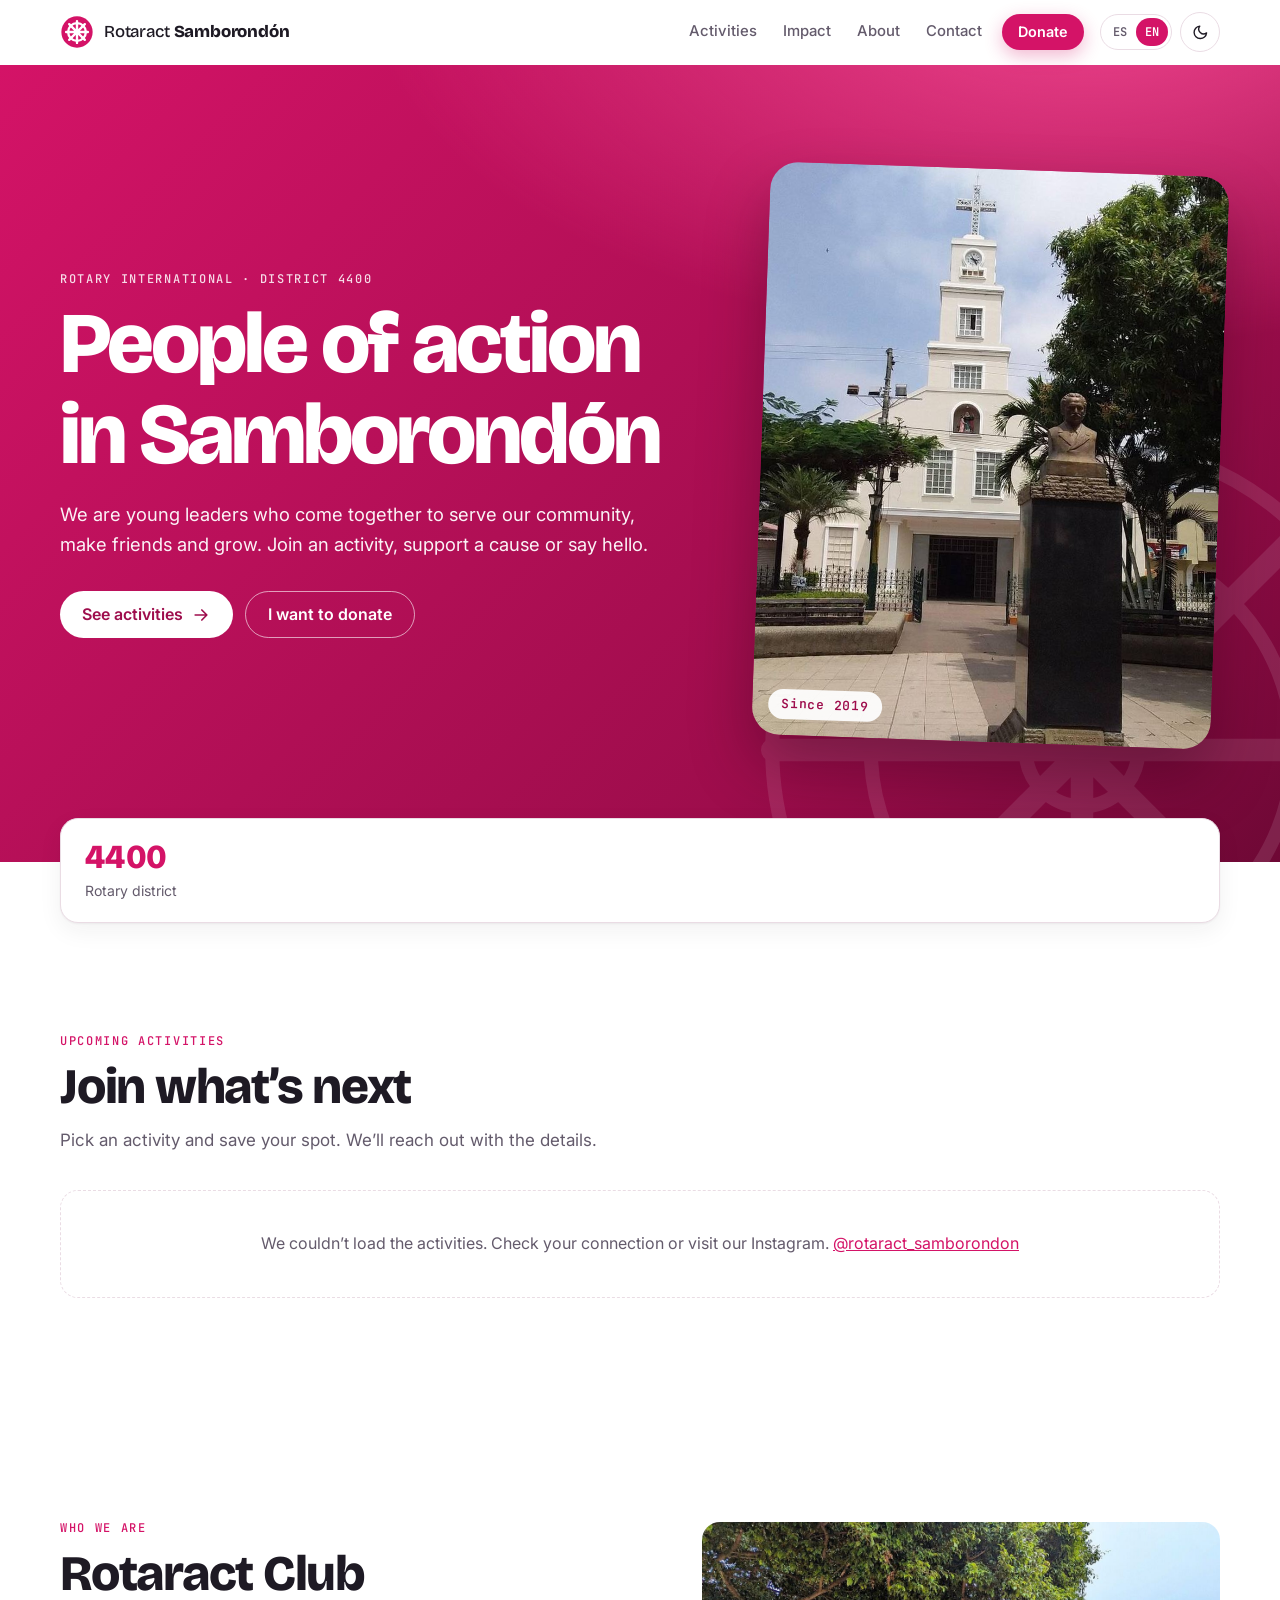
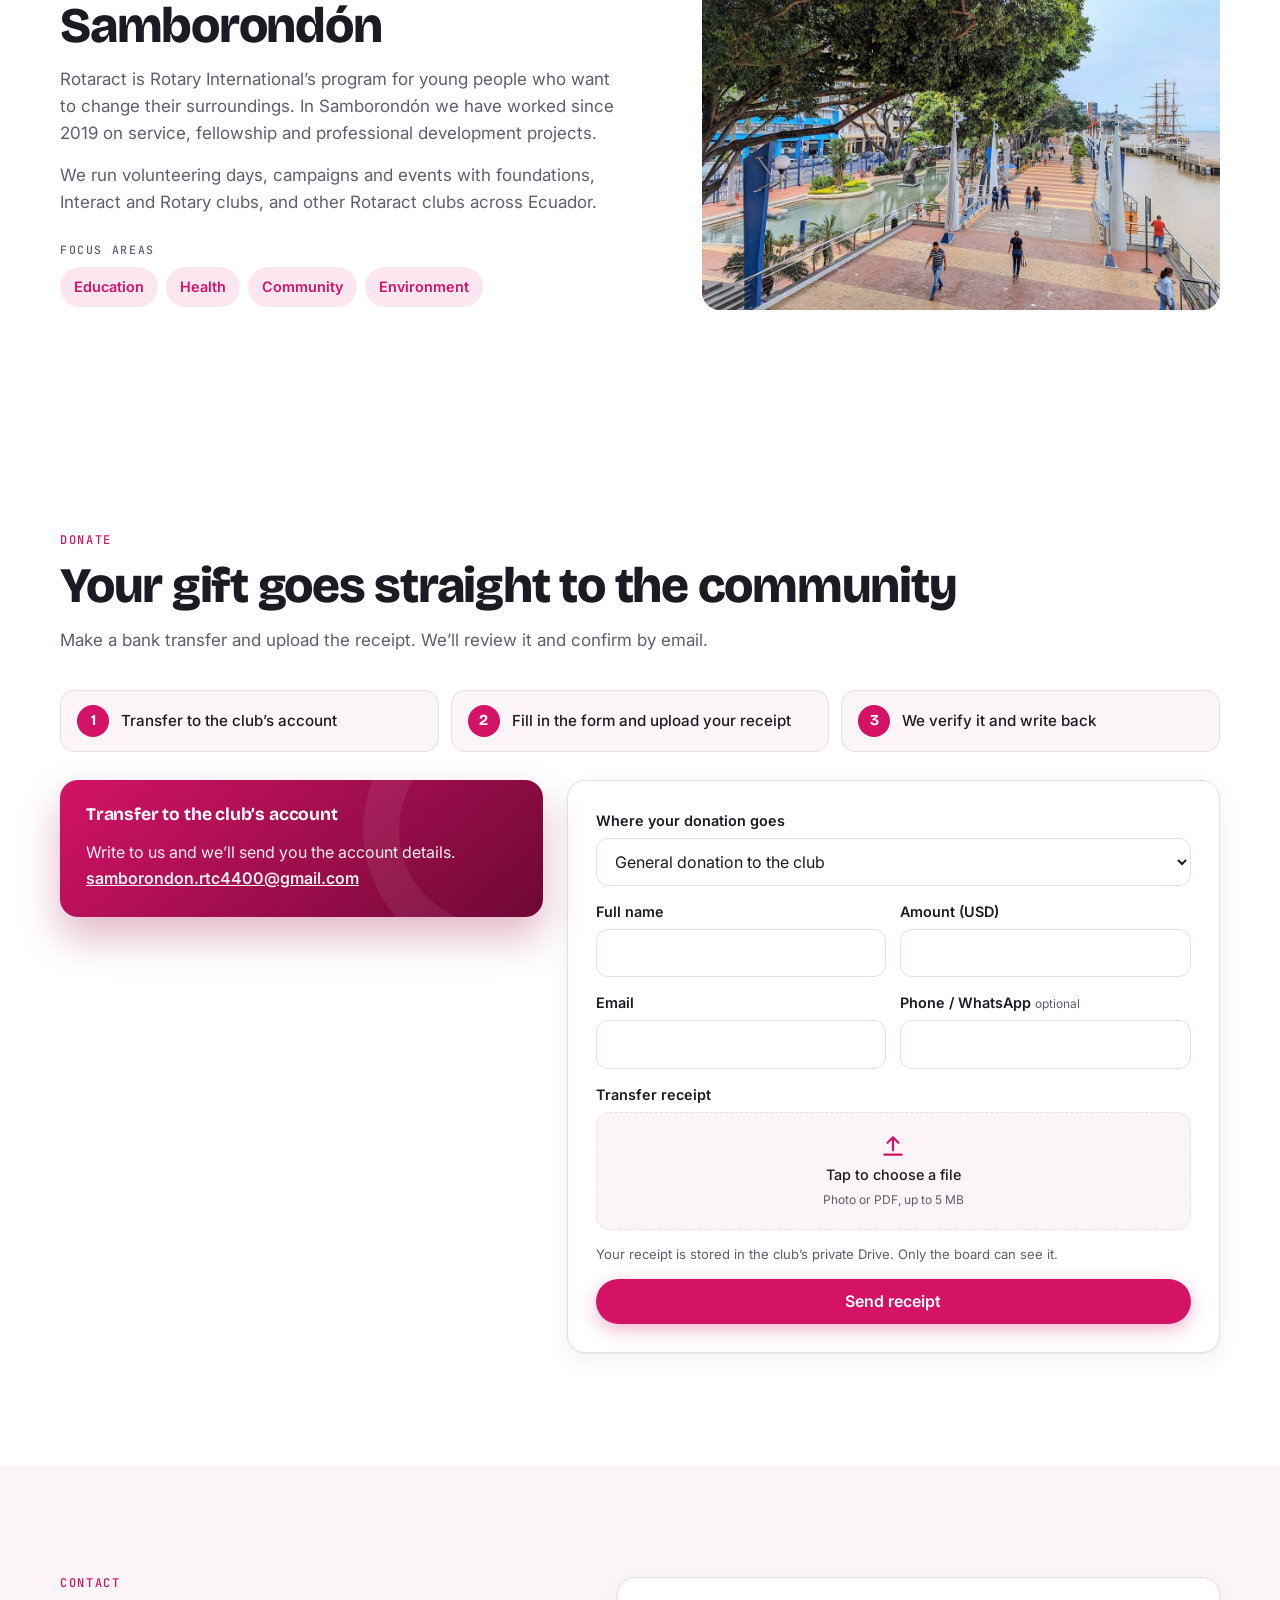
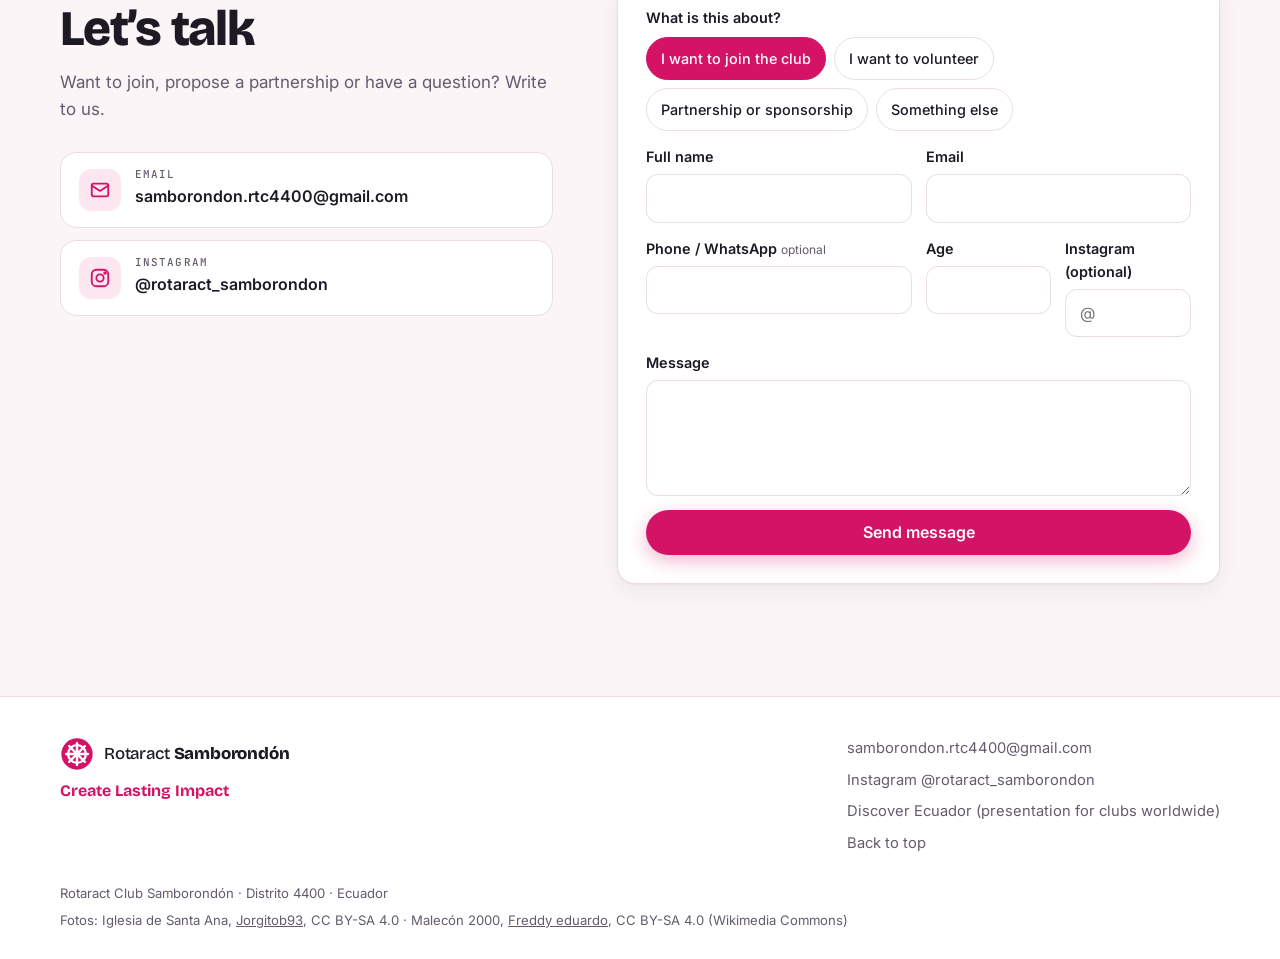
==== commit 0dafd313: "Launch bilingual club website connected to Google Sheets - New home page (ES/EN, light/dark): upcomi" ====
--- a/index.html
+++ b/index.html
@@ -1,626 +1,273 @@
-<!DOCTYPE html>
-<html lang="en">
+<!doctype html>
+<html lang="es">
 <head>
 <meta charset="utf-8">
-<meta name="viewport" content="width=device-width, initial-scale=1, viewport-fit=cover">
-<title>Rotaract Club Samborondón</title>
-<meta name="description" content="Greetings from Ecuador! Meet Rotaract Club Samborondón (District 4400): young leaders serving our community and building friendships with clubs around the world.">
+<meta name="viewport" content="width=device-width, initial-scale=1">
+<title>Rotaract Club Samborondón · Gente de acción</title>
+<meta name="description" content="Jóvenes líderes de Samborondón, Ecuador, sirviendo a la comunidad. Inscríbete en nuestras actividades, dona o escríbenos.">
 <meta name="theme-color" content="#D41367">
+<meta property="og:title" content="Rotaract Club Samborondón">
+<meta property="og:description" content="Gente de acción en Samborondón · People of action in Samborondón">
+<meta property="og:image" content="images/samborondon.jpg">
 <meta property="og:type" content="website">
-<meta property="og:title" content="Rotaract Club Samborondón · Greetings from Ecuador">
-<meta property="og:description" content="Our country, our city and our club: young leaders from Samborondón, Ecuador, open to friendships with clubs around the world.">
-<link rel="icon" href="data:image/svg+xml,%3Csvg xmlns='http://www.w3.org/2000/svg' viewBox='0 0 100 100'%3E%3Crect width='100' height='100' rx='22' fill='%23D41367'/%3E%3Cg fill='none' stroke='white' stroke-width='6'%3E%3Ccircle cx='50' cy='50' r='30'/%3E%3Ccircle cx='50' cy='50' r='8'/%3E%3Cpath d='M50 14v72M14 50h72M25 25l50 50M75 25L25 75'/%3E%3C/g%3E%3C/svg%3E">
+<link rel="icon" href="data:image/svg+xml,%3Csvg xmlns='http://www.w3.org/2000/svg' viewBox='0 0 100 100'%3E%3Ccircle cx='50' cy='50' r='46' fill='%23D41367'/%3E%3Cg fill='none' stroke='white' stroke-width='7'%3E%3Ccircle cx='50' cy='50' r='26'/%3E%3Cpath d='M50 18v64M18 50h64M27 27l46 46M73 27L27 73'/%3E%3C/g%3E%3C/svg%3E">
 <link rel="preconnect" href="https://fonts.googleapis.com">
 <link rel="preconnect" href="https://fonts.gstatic.com" crossorigin>
-<link rel="stylesheet" href="https://fonts.googleapis.com/css2?family=Bricolage+Grotesque:opsz,wght@12..96,500;12..96,700;12..96,800&family=Inter:wght@400;500;600&family=JetBrains+Mono:wght@500&family=Noto+Sans+Devanagari:wght@500;700;800&display=swap">
-<style>
-:root{
-  --cranberry:#D41367;
-  --cranberry-deep:#9E0D4C;
-  --bg:#FFFFFF;
-  --surface:#FBF3F7;
-  --ink:#1E1A24;
-  --muted:#6A6172;
-  --line:#EBDDE5;
-  --on-accent:#FFFFFF;
-  --night:#1E1A24; --night-ink:#F3EEF2;
-  --coast:#C9821C; --andes:#5E7C8A; --amazon:#2F7D4F; --galapagos:#2A86A8;
-  --display:"Bricolage Grotesque", "Segoe UI", system-ui, sans-serif;
-  --body:"Inter", system-ui, -apple-system, sans-serif;
-  --mono:"JetBrains Mono", ui-monospace, Menlo, monospace;
-  --nav-h:60px;
-}
-@media (prefers-color-scheme: dark){:root:not([data-theme="light"]){
-  --cranberry:#F0458E; --cranberry-deep:#C21A64; --bg:#141017; --surface:#1E1820; --ink:#F3EEF2; --muted:#B3A8B5; --line:#33282F;
-  --night:#0C090E; --night-ink:#F3EEF2;
-  --coast:#F0B65A; --andes:#8AA7B4; --amazon:#5BB07D; --galapagos:#5AB3D4; color-scheme:dark}}
-:root[data-theme="dark"]{
-  --cranberry:#F0458E; --cranberry-deep:#C21A64; --bg:#141017; --surface:#1E1820; --ink:#F3EEF2; --muted:#B3A8B5; --line:#33282F;
-  --night:#0C090E; --night-ink:#F3EEF2;
-  --coast:#F0B65A; --andes:#8AA7B4; --amazon:#5BB07D; --galapagos:#5AB3D4; color-scheme:dark}
-
-*{box-sizing:border-box}
-html{scroll-behavior:smooth;scroll-padding-top:calc(var(--nav-h) + 12px)}
-@media (prefers-reduced-motion:reduce){html{scroll-behavior:auto}}
-body{margin:0;background:var(--bg);color:var(--ink);font:400 16px/1.6 var(--body);-webkit-font-smoothing:antialiased;overflow-x:hidden}
-img{max-width:100%}
-.wrap{max-width:1080px;margin:0 auto;padding-left:max(16px, env(safe-area-inset-left,0px));padding-right:max(16px, env(safe-area-inset-right,0px))}
-section{padding-block:clamp(56px,9vw,96px)}
-h1,h2,h3{font-family:var(--display);line-height:1.05;text-wrap:balance;margin:0}
-h2{font-size:clamp(2rem,4.5vw,3rem);font-weight:800;letter-spacing:-.02em}
-h3{font-size:1.25rem;font-weight:700}
-p{margin:0}
-.eyebrow{font:500 .75rem/1 var(--mono);letter-spacing:.14em;text-transform:uppercase;color:var(--cranberry)}
-.lede{color:var(--muted);max-width:60ch;font-size:1.0625rem;margin-top:14px}
-.head{display:flex;flex-direction:column;gap:10px;margin-bottom:36px}
-a{color:var(--cranberry)}
-:focus-visible{outline:3px solid var(--cranberry);outline-offset:3px;border-radius:6px}
-.skip{position:absolute;left:-9999px;top:8px;z-index:100;background:var(--ink);color:var(--bg);padding:8px 14px;border-radius:8px}
-.skip:focus{left:16px}
-
-[lang="hi"]{font-family:"Noto Sans Devanagari", var(--body)}
-.thanks [lang="hi"]{font-family:"Noto Sans Devanagari", var(--display);font-weight:800}
-.tri{margin-top:6px;display:flex;flex-wrap:wrap;gap:4px 14px;color:var(--cranberry);font:600 1rem/1.5 var(--body)}
-.tri [lang="hi"]{font-weight:700}
-
-/* NAV */
-.nav{position:sticky;top:0;z-index:50;height:var(--nav-h);background:color-mix(in srgb,var(--bg) 82%,transparent);backdrop-filter:saturate(1.4) blur(12px);-webkit-backdrop-filter:saturate(1.4) blur(12px);border-bottom:1px solid transparent;transition:border-color .2s}
-.nav.scrolled{border-bottom-color:var(--line)}
-.nav .wrap{height:100%;display:flex;align-items:center;justify-content:space-between;gap:16px}
-.brand{display:flex;align-items:center;gap:10px;text-decoration:none;color:var(--ink);font:800 1.05rem/1 var(--display);letter-spacing:-.01em;white-space:nowrap}
-.brand svg{width:28px;height:28px;color:var(--cranberry);flex:0 0 auto}
-.links{display:flex;align-items:center;gap:4px;list-style:none;margin:0;padding:0}
-.links a{display:block;padding:8px 12px;border-radius:999px;color:var(--muted);text-decoration:none;font-weight:500;font-size:.92rem;transition:color .15s,background .15s}
-.links a:hover,.links a.active{color:var(--ink);background:var(--surface)}
-.nav-tools{display:flex;align-items:center;gap:6px}
-.icon-btn{width:40px;height:40px;display:grid;place-items:center;border-radius:999px;border:1px solid var(--line);background:var(--bg);color:var(--ink);cursor:pointer}
-.icon-btn:hover{background:var(--surface)}
-.icon-btn svg{width:18px;height:18px}
-.menu-btn{display:none}
-@media (max-width:860px){
-  .menu-btn{display:grid}
-  .links{position:absolute;top:var(--nav-h);left:0;right:0;flex-direction:column;align-items:stretch;gap:2px;padding:10px 16px 18px;background:var(--bg);border-bottom:1px solid var(--line);display:none}
-  .links.open{display:flex}
-  .links a{padding:12px 14px;font-size:1rem}
-}
-
-/* HERO */
-.hero{background:var(--cranberry);color:var(--on-accent);position:relative;overflow:hidden;padding-block:0;isolation:isolate}
-.hero::after{content:"";position:absolute;inset:auto -10% -40% -10%;height:70%;background:radial-gradient(ellipse at center,var(--cranberry-deep),transparent 70%);z-index:-1;opacity:.7}
-.hero .wrap{padding-block:clamp(64px,10vw,112px) clamp(56px,8vw,88px);display:grid;gap:28px;position:relative;z-index:1}
-.hero .eyebrow{color:var(--on-accent);opacity:.85}
-.hero h1{font-size:clamp(3rem,9vw,6.5rem);font-weight:800;letter-spacing:-.035em}
-.hero h1 span{display:block;font-weight:500;font-size:.42em;letter-spacing:-.01em;margin-top:.35em;opacity:.92}
-.hero p{max-width:52ch;font-size:1.125rem;opacity:.95}
-.equator{display:flex;align-items:center;gap:14px;font:500 .8rem/1.4 var(--mono);letter-spacing:.08em}
-.equator::before{content:"";flex:0 0 48px;height:2px;background:var(--on-accent)}
-.hello{display:flex;flex-wrap:wrap;gap:10px}
-.hello span{border:1.5px solid rgba(255,255,255,.55);border-radius:999px;padding:6px 14px;font-weight:600;font-size:.9rem}
-.ctas{display:flex;flex-wrap:wrap;gap:12px;margin-top:4px}
-.btn{display:inline-flex;align-items:center;gap:8px;padding:13px 22px;border-radius:999px;font-weight:600;text-decoration:none;transition:transform .15s,background .15s}
-.btn:hover{transform:translateY(-2px)}
-.btn svg{width:18px;height:18px}
-.btn-light{background:#fff;color:#9E0D4C}
-.btn-ghost{color:#fff;border:1.5px solid rgba(255,255,255,.7)}
-.btn-ghost:hover{background:rgba(255,255,255,.12)}
-.wheel{position:absolute;right:-140px;top:50%;width:560px;height:560px;transform:translateY(-50%);opacity:.14;z-index:0}
-@media (max-width:640px){.wheel{width:380px;height:380px;right:-170px;top:28%}}
-@media (prefers-reduced-motion:no-preference){.wheel{animation:spin 90s linear infinite}@keyframes spin{to{transform:translateY(-50%) rotate(360deg)}}}
-
-/* CLOCKS */
-.clocks{margin-top:8px;max-width:760px;display:grid;grid-template-columns:auto 1fr;gap:20px 28px;align-items:center;background:rgba(0,0,0,.14);border:1px solid rgba(255,255,255,.25);border-radius:18px;padding:18px 22px}
-.home{display:flex;flex-direction:column;gap:4px;padding-right:28px;border-right:1px solid rgba(255,255,255,.3)}
-.home small,.city small{font:500 .68rem/1.2 var(--mono);letter-spacing:.12em;text-transform:uppercase;opacity:.85}
-.home b{font:800 clamp(2rem,5vw,2.75rem)/1 var(--display);font-variant-numeric:tabular-nums;letter-spacing:-.02em}
-.home span{font-size:.8rem;opacity:.8}
-.world{display:grid;grid-template-columns:repeat(3,minmax(0,1fr));gap:14px 18px}
-.city{display:flex;flex-direction:column;gap:3px;min-width:0}
-.city small{white-space:nowrap;overflow:hidden;text-overflow:ellipsis}
-.city b{font:700 1.2rem/1 var(--display);font-variant-numeric:tabular-nums}
-.city span{font:500 .7rem/1.2 var(--mono);opacity:.75}
-@media (max-width:600px){.clocks{grid-template-columns:1fr}.home{padding:0 0 16px;border-right:0;border-bottom:1px solid rgba(255,255,255,.3)}.world{grid-template-columns:repeat(2,minmax(0,1fr))}}
-
-/* STATS */
-.stats{display:grid;grid-template-columns:repeat(auto-fit,minmax(180px,1fr));gap:1px;background:var(--line);border:1px solid var(--line);border-radius:18px;overflow:hidden}
-.stat{background:var(--bg);padding:24px;display:flex;flex-direction:column;gap:6px;min-width:0}
-.stat b{font:800 2rem/1 var(--display);letter-spacing:-.02em;color:var(--cranberry);font-variant-numeric:tabular-nums}
-.stat small{color:var(--muted);font-size:.9rem}
-
-/* REGIONS */
-.regions{display:grid;grid-template-columns:repeat(auto-fit,minmax(230px,1fr));gap:16px}
-.region{border-radius:18px;padding:24px;background:var(--surface);border-top:6px solid var(--c);display:flex;flex-direction:column;gap:10px;min-width:0;transition:transform .2s}
-.region:hover{transform:translateY(-4px)}
-.region{overflow:hidden}
-.region img{display:block;width:calc(100% + 48px);max-width:none;margin:-24px -24px 8px;aspect-ratio:16/10;height:auto;object-fit:cover;background:var(--line)}
-.region .tag{font:500 .72rem/1 var(--mono);letter-spacing:.12em;text-transform:uppercase;color:var(--c)}
-.region p{color:var(--muted);font-size:.95rem}
-.region svg{width:44px;height:44px;color:var(--c)}
-
-/* POSTCARDS */
-.gallery{display:grid;grid-template-columns:repeat(4,minmax(0,1fr));grid-auto-rows:230px;gap:12px}
-.shot{position:relative;margin:0;border-radius:18px;overflow:hidden;background:var(--line)}
-.shot.big{grid-column:span 2;grid-row:span 2}
-.shot.wide{grid-column:span 2}
-.shot img{display:block;width:100%;height:100%;object-fit:cover;transition:transform .7s cubic-bezier(.2,.7,.2,1)}
-.shot:hover img{transform:scale(1.05)}
-.shot figcaption{position:absolute;inset:auto 0 0 0;padding:40px 18px 16px;background:linear-gradient(transparent,rgba(0,0,0,.72));color:#fff;font:700 1.15rem/1.2 var(--display)}
-.shot figcaption small{display:block;margin-bottom:4px;font:500 .68rem/1.3 var(--mono);letter-spacing:.12em;text-transform:uppercase;opacity:.85}
-@media (max-width:760px){.gallery{grid-template-columns:repeat(2,minmax(0,1fr));grid-auto-rows:180px}}
-@media (max-width:480px){.gallery{grid-template-columns:1fr;grid-auto-rows:230px}.shot.big,.shot.wide{grid-column:auto;grid-row:auto}}
-
-/* FOOD */
-.dishes{display:grid;grid-template-columns:repeat(auto-fit,minmax(min(100%,300px),1fr));gap:16px}
-.dish{border-radius:18px;overflow:hidden;background:var(--surface);display:flex;flex-direction:column;min-width:0;transition:transform .2s}
-.dish:hover{transform:translateY(-4px)}
-.dish .ph{aspect-ratio:4/3;overflow:hidden;background:var(--line)}
-.dish img{display:block;width:100%;height:100%;object-fit:cover;transition:transform .7s cubic-bezier(.2,.7,.2,1)}
-.dish:hover img{transform:scale(1.05)}
-.dish .body{padding:20px 22px 24px;display:flex;flex-direction:column;gap:8px}
-.dish .meta{display:flex;flex-wrap:wrap;gap:6px}
-.dish .meta span{font:500 .68rem/1 var(--mono);letter-spacing:.1em;text-transform:uppercase;color:var(--cranberry);border:1px solid color-mix(in srgb,var(--cranberry) 35%,transparent);border-radius:999px;padding:5px 9px}
-.dish h3 small{display:block;margin-top:4px;font:500 .9rem/1.3 var(--body);color:var(--muted)}
-.dish p{color:var(--muted);font-size:.95rem}
-.food-note{margin-top:20px;color:var(--muted);font-size:.95rem}
-
-/* SAMBORONDON */
-.sambo{background:var(--surface)}
-.split{display:grid;grid-template-columns:1.1fr 1fr;gap:48px;align-items:center}
-@media (max-width:820px){.split{grid-template-columns:1fr}}
-.facts{display:grid;gap:0;margin:28px 0 0;border-top:1px solid var(--line)}
-.fact{display:grid;grid-template-columns:120px 1fr;gap:16px;padding:14px 0;border-bottom:1px solid var(--line)}
-@media (max-width:480px){.fact{grid-template-columns:1fr;gap:2px}}
-.fact dt{font:500 .75rem/1.6 var(--mono);letter-spacing:.1em;text-transform:uppercase;color:var(--cranberry)}
-.fact dd{margin:0}
-.map{background:var(--bg);border:1px solid var(--line);border-radius:20px;padding:20px;margin:0}
-.map svg{width:100%;height:auto;display:block}
-.map figcaption{font:500 .75rem/1.4 var(--mono);color:var(--muted);margin-top:10px;letter-spacing:.04em}
-
-/* CLUB */
-.club-grid{display:grid;grid-template-columns:repeat(auto-fit,minmax(200px,1fr));gap:16px}
-.card{border:1px solid var(--line);border-radius:18px;padding:22px;display:flex;flex-direction:column;gap:8px;min-width:0}
-.card .k{font:500 .72rem/1 var(--mono);letter-spacing:.12em;text-transform:uppercase;color:var(--muted)}
-.card .v{font:700 1.35rem/1.2 var(--display)}
-.todo{display:inline-block;border:1.5px dashed var(--cranberry);color:var(--cranberry);border-radius:8px;padding:2px 8px;font:500 .85rem/1.4 var(--mono)}
-.officers-title{margin:44px 0 16px;font:500 .75rem/1 var(--mono);letter-spacing:.14em;text-transform:uppercase;color:var(--muted)}
-.officers{display:grid;grid-template-columns:repeat(auto-fit,minmax(220px,1fr));gap:12px}
-.officer{display:flex;gap:14px;align-items:center;padding:16px;border-radius:16px;background:var(--surface);border:1px solid transparent;transition:border-color .2s}
-.officer:hover{border-color:var(--line)}
-.avatar{flex:0 0 48px;height:48px;border-radius:50%;background:linear-gradient(135deg,var(--cranberry),var(--cranberry-deep));color:#fff;display:grid;place-items:center;font:700 1rem/1 var(--display)}
-.officer b{display:block;font-size:1rem}
-.officer small{color:var(--muted);font-size:.85rem}
-
-/* PROJECTS */
-.projects{display:grid;grid-template-columns:repeat(auto-fit,minmax(240px,1fr));gap:16px}
-.project{border-radius:18px;padding:24px;background:var(--surface);display:flex;flex-direction:column;gap:10px;min-width:0;border-left:4px solid var(--cranberry)}
-.project .n{font:500 .75rem/1 var(--mono);color:var(--cranberry);letter-spacing:.1em}
-.project p{color:var(--muted);font-size:.95rem}
-
-/* TOGETHER */
-.together{background:var(--night);color:var(--night-ink)}
-.together .eyebrow{color:var(--cranberry)}
-.together .lede{color:var(--night-ink);opacity:.75}
-.ideas{display:grid;grid-template-columns:repeat(auto-fit,minmax(220px,1fr));gap:16px;counter-reset:idea}
-.idea{border:1px solid color-mix(in srgb,var(--night-ink) 18%,transparent);border-radius:18px;padding:22px;display:flex;flex-direction:column;gap:10px;position:relative;transition:border-color .2s,background .2s}
-.idea:hover{border-color:var(--cranberry);background:color-mix(in srgb,var(--cranberry) 8%,transparent)}
-.idea::after{counter-increment:idea;content:"0" counter(idea);position:absolute;top:20px;right:22px;font:500 .72rem/1 var(--mono);opacity:.45}
-.idea svg{width:28px;height:28px;color:var(--cranberry)}
-.idea p{opacity:.75;font-size:.95rem}
-.thanks{margin-top:56px;display:flex;flex-wrap:wrap;gap:12px 28px;font:800 clamp(1.75rem,5vw,3rem)/1.1 var(--display);letter-spacing:-.02em}
-.thanks span:nth-child(2){color:var(--cranberry)}
-
-footer{padding-block:32px;color:var(--muted);font-size:.85rem;border-top:1px solid var(--line)}
-footer .wrap{display:flex;flex-wrap:wrap;justify-content:space-between;align-items:center;gap:12px}
-.credits{margin-top:18px;font-size:.8rem}
-.credits summary{cursor:pointer;font:500 .72rem/1 var(--mono);letter-spacing:.1em;text-transform:uppercase;width:max-content}
-.credits summary:hover{color:var(--cranberry)}
-.credits ul{margin:12px 0 0;padding-left:18px;display:grid;gap:4px}
-footer .motto{font:700 1rem/1 var(--display);color:var(--cranberry)}
-.top{color:var(--muted);text-decoration:none;font:500 .75rem/1 var(--mono);letter-spacing:.1em;text-transform:uppercase}
-.top:hover{color:var(--cranberry)}
-
-/* Reveal on scroll */
-@media (prefers-reduced-motion:no-preference){
-  .js .reveal{opacity:0;transform:translateY(18px);transition:opacity .7s cubic-bezier(.2,.7,.2,1),transform .7s cubic-bezier(.2,.7,.2,1);transition-delay:calc(var(--i,0) * 70ms)}
-  .js .reveal.in{opacity:1;transform:none}
-}
-</style>
+<link rel="stylesheet" href="https://fonts.googleapis.com/css2?family=Bricolage+Grotesque:opsz,wght@12..96,500;12..96,700;12..96,800&family=Inter:wght@400;500;600&family=JetBrains+Mono:wght@500&display=swap">
+<link rel="stylesheet" href="assets/styles.css">
+<script>
+  // Tema e idioma antes de pintar, para evitar parpadeo.
+  (function () {
+    try {
+      var t = localStorage.getItem('rac-theme');
+      if (t) document.documentElement.setAttribute('data-theme', t);
+      var l = localStorage.getItem('rac-lang');
+      if (!l) l = (navigator.language || 'es').toLowerCase().indexOf('es') === 0 ? 'es' : 'en';
+      document.documentElement.lang = l === 'en' ? 'en' : 'es';
+    } catch (e) {}
+  })();
+</script>
 </head>
 <body>
-<a class="skip" href="#main">Skip to content</a>
-
-<nav class="nav" aria-label="Main">
-  <div class="wrap">
-    <a class="brand" href="#top" aria-label="Rotaract Club Samborondón, back to top">
-      <svg viewBox="0 0 100 100" aria-hidden="true" fill="none" stroke="currentColor" stroke-width="7"><circle cx="50" cy="50" r="40"/><circle cx="50" cy="50" r="10"/><path d="M50 10v80M10 50h80M22 22l56 56M78 22L22 78"/></svg>
-      <span>RAC Samborondón</span>
+<a class="skip" href="#main" data-i18n="skip">Saltar al contenido</a>
+
+<nav class="nav" aria-label="Principal">
+  <div class="wrap nav-inner">
+    <a class="brand" href="#top">
+      <svg class="wheel-mark" viewBox="0 0 100 100" aria-hidden="true"><circle cx="50" cy="50" r="46"/><g fill="none" stroke="#fff" stroke-width="7"><circle cx="50" cy="50" r="26"/><path d="M50 18v64M18 50h64M27 27l46 46M73 27L27 73"/></g></svg>
+      <span>Rotaract <b>Samborondón</b></span>
     </a>
     <ul class="links" id="links">
-      <li><a href="#ecuador">Ecuador</a></li>
-      <li><a href="#food">Food</a></li>
-      <li><a href="#samborondon">Samborondón</a></li>
-      <li><a href="#club">Our club</a></li>
-      <li><a href="#together">Partnership</a></li>
+      <li><a href="#actividades" data-i18n="nav.activities">Actividades</a></li>
+      <li><a href="#impacto" data-i18n="nav.impact">Impacto</a></li>
+      <li><a href="#nosotros" data-i18n="nav.about">Nosotros</a></li>
+      <li><a href="#contacto" data-i18n="nav.contact">Contacto</a></li>
+      <li class="links-cta"><a class="btn btn-primary btn-sm" href="#dona" data-i18n="nav.donate">Dona</a></li>
     </ul>
     <div class="nav-tools">
-      <button class="icon-btn" id="theme" type="button" aria-label="Toggle dark mode">
-        <svg viewBox="0 0 24 24" fill="none" stroke="currentColor" stroke-width="2" stroke-linecap="round"><path d="M21 12.8A9 9 0 1 1 11.2 3a7 7 0 0 0 9.8 9.8z"/></svg>
+      <button class="lang-btn" id="lang" type="button" data-i18n-aria="nav.lang" aria-label="Read in English"><span data-lang="es">ES</span><span data-lang="en">EN</span></button>
+      <button class="icon-btn" id="theme" type="button" data-i18n-aria="nav.theme" aria-label="Cambiar modo claro u oscuro">
+        <svg class="i-moon" viewBox="0 0 24 24"><path d="M21 12.8A9 9 0 1 1 11.2 3a7 7 0 0 0 9.8 9.8z"/></svg>
+        <svg class="i-sun" viewBox="0 0 24 24"><circle cx="12" cy="12" r="4"/><path d="M12 2v2M12 20v2M4.9 4.9l1.4 1.4M17.7 17.7l1.4 1.4M2 12h2M20 12h2M4.9 19.1l1.4-1.4M17.7 6.3l1.4-1.4"/></svg>
       </button>
-      <button class="icon-btn menu-btn" id="menu" type="button" aria-label="Open menu" aria-expanded="false" aria-controls="links">
-        <svg viewBox="0 0 24 24" fill="none" stroke="currentColor" stroke-width="2" stroke-linecap="round"><path d="M4 7h16M4 12h16M4 17h16"/></svg>
+      <button class="icon-btn menu-btn" id="menu" type="button" data-i18n-aria="nav.menu" aria-label="Abrir menú" aria-expanded="false" aria-controls="links">
+        <svg viewBox="0 0 24 24"><path d="M4 7h16M4 12h16M4 17h16"/></svg>
       </button>
     </div>
   </div>
 </nav>
 
 <header class="hero" id="top">
-  <svg class="wheel" viewBox="0 0 100 100" aria-hidden="true" fill="none" stroke="currentColor" stroke-width="3">
+  <svg class="hero-wheel" viewBox="0 0 100 100" aria-hidden="true" fill="none" stroke="currentColor" stroke-width="2.4">
     <circle cx="50" cy="50" r="44"/><circle cx="50" cy="50" r="30"/><circle cx="50" cy="50" r="8"/>
-    <g stroke-width="4"><line x1="50" y1="6" x2="50" y2="94"/><line x1="6" y1="50" x2="94" y2="50"/><line x1="19" y1="19" x2="81" y2="81"/><line x1="81" y1="19" x2="19" y2="81"/></g>
+    <g stroke-width="3.2"><path d="M50 6v88M6 50h88M19 19l62 62M81 19L19 81"/></g>
   </svg>
-  <div class="wrap">
-    <p class="eyebrow">Rotary International · District 4400</p>
-    <h1>Greetings from Ecuador<span>Rotaract Club Samborondón</span></h1>
-    <p>We are young leaders from Samborondón, Ecuador, serving our community and building friendships across the Rotaract world. Get to know our country, our city and our club, and let's find ways to create lasting impact together.</p>
-    <div class="equator">0° 00′ 00″ · The country named after the equator</div>
-    <div class="hello"><span>¡Hola!</span><span>Hello!</span><span>Olá!</span><span>Bonjour!</span><span lang="hi" title="Namaste">नमस्ते!</span></div>
-    <div class="clocks" aria-label="Current local time in Samborondón and around the world">
-      <div class="home"><small>Samborondón now</small><b id="t-home">--:--</b><span id="d-home">Ecuador · UTC−5</span></div>
-      <div class="world" id="world"></div>
-    </div>
-    <div class="ctas">
-      <a class="btn btn-light" href="#club">Meet our club
-        <svg viewBox="0 0 24 24" fill="none" stroke="currentColor" stroke-width="2.2" stroke-linecap="round" stroke-linejoin="round"><path d="M5 12h14M13 6l6 6-6 6"/></svg></a>
-      <a class="btn btn-ghost" href="#together">Let's work together</a>
-    </div>
+  <div class="wrap hero-grid">
+    <div class="hero-copy">
+      <p class="eyebrow eyebrow-light" data-i18n="hero.eyebrow">Rotary International · Distrito 4400</p>
+      <h1 data-i18n="hero.title">Gente de acción en Samborondón</h1>
+      <p class="hero-lede" data-i18n="hero.lede">Somos jóvenes líderes que se juntan para servir a la comunidad, hacer amigos y crecer. Súmate a una actividad, apoya una causa o escríbenos.</p>
+      <div class="ctas">
+        <a class="btn btn-light" href="#actividades"><span data-i18n="hero.cta1">Ver actividades</span>
+          <svg viewBox="0 0 24 24" aria-hidden="true"><path d="M5 12h14M13 6l6 6-6 6"/></svg></a>
+        <a class="btn btn-ghost" href="#dona" data-i18n="hero.cta2">Quiero donar</a>
+      </div>
+    </div>
+    <figure class="hero-photo">
+      <img src="images/samborondon.jpg" alt="" width="1200" height="900" fetchpriority="high">
+      <figcaption><span class="badge-pill" data-i18n="hero.badge">Desde 2019</span></figcaption>
+    </figure>
   </div>
 </header>
 
 <main id="main">
-  <section id="ecuador">
+  <section class="stats-band" aria-label="Cifras">
+    <div class="wrap stats" id="stats"></div>
+  </section>
+
+  <section id="actividades">
     <div class="wrap">
-      <div class="head reveal">
-        <p class="eyebrow">01 · The country</p>
-        <h2>Ecuador at a glance</h2>
-        <p class="lede">A small country on the Pacific coast of South America, crossed by the equator and home to some of the most varied landscapes on the planet.</p>
-      </div>
-      <div class="stats">
-        <div class="stat reveal" style="--i:0"><b>Quito</b><small>Capital city, high in the Andes</small></div>
-        <div class="stat reveal" style="--i:1"><b>18.5M</b><small>People (2025 estimate)</small></div>
-        <div class="stat reveal" style="--i:2"><b>24</b><small>Provinces, including the Galápagos</small></div>
-        <div class="stat reveal" style="--i:3"><b>US$</b><small>Currency: the US dollar</small></div>
-        <div class="stat reveal" style="--i:4"><b>Español</b><small>Official language: Spanish</small></div>
-      </div>
-      <p class="lede reveal" style="margin-top:20px">Guayaquil is the largest city, with about 3.1 million people. Ecuador's main exports are oil, shrimp, bananas, fish and gold.</p>
-    </div>
-  </section>
-
-  <section id="regions" style="padding-top:0">
+      <div class="head">
+        <p class="eyebrow" data-i18n="acts.eyebrow">Próximas actividades</p>
+        <h2 data-i18n="acts.title">Súmate a lo que viene</h2>
+        <p class="lede" data-i18n="acts.lede">Elige una actividad y aparta tu cupo. Te contactaremos con los detalles.</p>
+      </div>
+      <div class="acts" id="acts" aria-live="polite">
+        <div class="act skeleton"></div><div class="act skeleton"></div><div class="act skeleton"></div>
+      </div>
+    </div>
+  </section>
+
+  <section id="impacto" class="tinted">
     <div class="wrap">
-      <div class="head reveal">
-        <p class="eyebrow">02 · Four worlds</p>
-        <h2>One country, four worlds</h2>
-        <p class="lede">In a single day you can go from the beach to a volcano. Ecuador is usually described as four natural regions.</p>
-      </div>
-      <div class="regions">
-        <article class="region reveal" style="--c:var(--coast);--i:0">
-          <img src="images/coast.jpg" width="1200" height="896" alt="Sunset over the beach at Montañita" loading="lazy" decoding="async">
-          <span class="tag">La Costa</span><h3>The Coast</h3>
-          <p>Beaches, banana plantations and shrimp farms. Home to Guayaquil and Samborondón.</p>
-        </article>
-        <article class="region reveal" style="--c:var(--andes);--i:1">
-          <img src="images/andes.jpg" width="1200" height="800" alt="Snow-capped Cotopaxi volcano above the páramo" loading="lazy" decoding="async">
-          <span class="tag">La Sierra</span><h3>The Andes</h3>
-          <p>Snow-capped volcanoes, Quito and colonial cities along the mountain range.</p>
-        </article>
-        <article class="region reveal" style="--c:var(--amazon);--i:2">
-          <img src="images/amazon.jpg" width="1200" height="666" alt="The Napo River and rainforest near Coca" loading="lazy" decoding="async">
-          <span class="tag">El Oriente</span><h3>The Amazon</h3>
-          <p>Tropical rainforest in the east, rich in wildlife and Indigenous communities.</p>
-        </article>
-        <article class="region reveal" style="--c:var(--galapagos);--i:3">
-          <img src="images/galapagos.jpg" width="1200" height="800" alt="Two Galápagos sea lions on the beach at Isabela Island" loading="lazy" decoding="async">
-          <span class="tag">Las Islas</span><h3>Galápagos</h3>
-          <p>Volcanic islands about 1,000 km offshore, famous for wildlife found nowhere else.</p>
-        </article>
-      </div>
-    </div>
-  </section>
-
-  <section id="postcards" style="padding-top:0">
+      <div class="head">
+        <p class="eyebrow" data-i18n="past.eyebrow">Lo que hemos hecho</p>
+        <h2 data-i18n="past.title">Impacto que se ve</h2>
+        <p class="lede" data-i18n="past.lede">Algunas de nuestras actividades más recientes.</p>
+      </div>
+      <div class="past" id="past"></div>
+      <div class="allies-block" id="allies-block" hidden>
+        <h3 data-i18n="allies.title">Nuestros aliados</h3>
+        <ul class="allies" id="allies"></ul>
+      </div>
+    </div>
+  </section>
+
+  <section id="nosotros">
+    <div class="wrap about">
+      <div class="about-copy">
+        <p class="eyebrow" data-i18n="about.eyebrow">Quiénes somos</p>
+        <h2 data-i18n="about.title">Rotaract Club Samborondón</h2>
+        <p class="lede" data-i18n="about.p1">Rotaract es el programa de Rotary International para jóvenes que quieren cambiar su entorno.</p>
+        <p class="lede" data-i18n="about.p2">Organizamos voluntariados, campañas y eventos junto a fundaciones, clubes Interact y Rotary, y otros clubes Rotaract del país.</p>
+        <p class="mini-title" data-i18n="about.focus">Áreas de enfoque</p>
+        <ul class="chips">
+          <li data-i18n="about.focus1">Educación</li>
+          <li data-i18n="about.focus2">Salud</li>
+          <li data-i18n="about.focus3">Comunidad</li>
+          <li data-i18n="about.focus4">Medio ambiente</li>
+        </ul>
+      </div>
+      <div class="about-side">
+        <figure class="about-photo">
+          <img src="images/guayaquil.jpg" alt="" loading="lazy" width="1200" height="904">
+        </figure>
+        <div class="board-card" id="board-card" hidden>
+          <p class="mini-title" data-i18n="about.board">Directiva</p>
+          <ul class="board" id="board"></ul>
+        </div>
+      </div>
+    </div>
+  </section>
+
+  <section id="dona" class="donate-section">
     <div class="wrap">
-      <div class="head reveal">
-        <p class="eyebrow">03 · Postcards</p>
-        <h2>Postcards from Ecuador</h2>
-        <p class="lede">From colonial Quito to the riverside in Guayaquil and our own Samborondón: a few places we love.</p>
-      </div>
-      <div class="gallery">
-        <figure class="shot big reveal" style="--i:0"><img src="images/quito.jpg" width="1200" height="743" alt="Rooftops of Quito's historic center seen from the Basílica del Voto Nacional" loading="lazy" decoding="async"><figcaption><small>Quito · Pichincha</small>The historic center, a UNESCO World Heritage Site</figcaption></figure>
-        <figure class="shot wide reveal" style="--i:1"><img src="images/chimborazo.jpg" width="1200" height="800" alt="Snow-capped Chimborazo volcano above green fields" loading="lazy" decoding="async"><figcaption><small>Chimborazo · 6,263 m</small>The farthest point from Earth’s center</figcaption></figure>
-        <figure class="shot reveal" style="--i:2"><img src="images/guayaquil.jpg" width="1200" height="904" alt="Walkway and gardens along the Malecón 2000 in Guayaquil" loading="lazy" decoding="async"><figcaption><small>Guayaquil</small>Malecón 2000</figcaption></figure>
-        <figure class="shot reveal" style="--i:3"><img src="images/samborondon.jpg" width="1200" height="900" alt="White bell tower of the Santa Ana church in Samborondón" loading="lazy" decoding="async"><figcaption><small>Samborondón</small>Iglesia de Santa Ana</figcaption></figure>
-      </div>
-    </div>
-  </section>
-
-  <section id="food" style="padding-top:0">
-    <div class="wrap">
-      <div class="head reveal">
-        <p class="eyebrow">04 · Our food</p>
-        <h2>A taste of Ecuador</h2>
-        <p class="lede">Our food changes from region to region, but plantain, yuca, seafood and corn are everywhere. Here are a few dishes we grew up with.</p>
-      </div>
-      <div class="dishes">
-        <article class="dish reveal" style="--i:0">
-          <div class="ph"><img src="images/food/encebollado.jpg" width="900" height="674" alt="A bowl of encebollado fish soup with pickled red onion and cilantro" loading="lazy" decoding="async"></div>
-          <div class="body">
-            <div class="meta"><span>Coast</span><span>Breakfast</span></div>
-            <h3 lang="es">Encebollado<small lang="en">Fish and onion soup</small></h3>
-            <p>Albacore tuna, yuca and pickled red onion in a warm, tangy broth. Topped with chifles (plantain chips) and popcorn, it is the classic weekend breakfast on the coast.</p>
-          </div>
-        </article>
-        <article class="dish reveal" style="--i:1">
-          <div class="ph"><img src="images/food/bolon.jpg" width="900" height="430" alt="A bolón de verde with a fried egg and stew" loading="lazy" decoding="async"></div>
-          <div class="body">
-            <div class="meta"><span>Coast</span><span>Breakfast</span></div>
-            <h3 lang="es">Bolón de verde<small lang="en">Green plantain ball</small></h3>
-            <p>Green plantain fried and mashed into a ball with cheese or chicharrón (pork cracklings). Usually eaten with a fried egg and a cup of coffee.</p>
-          </div>
-        </article>
-        <article class="dish reveal" style="--i:2">
-          <div class="ph"><img src="images/food/ceviche.jpg" width="900" height="900" alt="Ecuadorian shrimp ceviche in a tangy broth with avocado" loading="lazy" decoding="async"></div>
-          <div class="body">
-            <div class="meta"><span>Coast</span><span>Lunch</span></div>
-            <h3 lang="es">Ceviche de camarón<small lang="en">Shrimp ceviche</small></h3>
-            <p>Shrimp in a cold broth of lime, orange and tomato with red onion and cilantro. In Ecuador it comes with popcorn or chifles on the side.</p>
-          </div>
-        </article>
-        <article class="dish reveal" style="--i:0">
-          <div class="ph"><img src="images/food/seco.jpg" width="900" height="675" alt="Seco de chivo stew with yellow rice and fried sweet plantain" loading="lazy" decoding="async"></div>
-          <div class="body">
-            <div class="meta"><span>Coast</span><span>Lunch</span></div>
-            <h3 lang="es">Seco de chivo<small lang="en">Goat stew</small></h3>
-            <p>Goat slowly stewed with naranjilla, herbs and spices. Served with yellow rice, avocado and maduro (fried sweet plantain).</p>
-          </div>
-        </article>
-        <article class="dish reveal" style="--i:1">
-          <div class="ph"><img src="images/food/pan-de-yuca.jpg" width="900" height="495" alt="Freshly baked pan de yuca cheese breads" loading="lazy" decoding="async"></div>
-          <div class="body">
-            <div class="meta"><span>Snack</span><span>Anytime</span></div>
-            <h3 lang="es">Pan de yuca<small lang="en">Cassava cheese bread</small></h3>
-            <p>Soft little breads made with yuca (cassava) starch and fresh cheese. Best eaten warm with a cold glass of drinkable yogurt.</p>
-          </div>
-        </article>
-        <article class="dish reveal" style="--i:2">
-          <div class="ph"><img src="images/food/colada-morada.jpg" width="900" height="592" alt="A glass of colada morada next to the fruits and spices used to make it" loading="lazy" decoding="async"></div>
-          <div class="body">
-            <div class="meta"><span>Tradition</span><span>2 November</span></div>
-            <h3 lang="es">Colada morada<small lang="en">With guaguas de pan</small></h3>
-            <p>A thick, spiced purple drink made with black corn flour, blackberries, mortiño and pineapple. Served with guaguas de pan (bread dolls) for Día de los Difuntos, the Day of the Dead.</p>
-          </div>
-        </article>
-      </div>
-      <p class="food-note reveal">¡Buen provecho! · Enjoy your meal!</p>
-    </div>
-  </section>
-
-  <section class="sambo" id="samborondon">
-    <div class="wrap split">
-      <div class="reveal">
-        <p class="eyebrow">05 · Our home</p>
-        <h2 style="margin-top:10px">Welcome to Samborondón</h2>
-        <p class="lede">A riverside city in Guayas province, just across the bridge from Guayaquil. It has grown into one of the busiest places in the country for education, healthcare and culture.</p>
-        <dl class="facts">
-          <div class="fact"><dt>Location</dt><dd>Guayas province, on the coast · 2°S, 79°W</dd></div>
-          <div class="fact"><dt>Founded</dt><dd>1776 · became a canton in 1955</dd></div>
-          <div class="fact"><dt>Population</dt><dd>About 82,000 residents (2022 census)</dd></div>
-          <div class="fact"><dt>The name</dt><dd>From Saint Brendan, <i>San Borondón</i> in Spanish</dd></div>
-          <div class="fact"><dt>Landmarks</dt><dd>Parque Histórico, Teatro Sánchez Aguilar and several universities</dd></div>
-        </dl>
-      </div>
-      <figure class="map reveal" style="--i:1">
-        <svg viewBox="0 0 320 300" role="img" aria-label="Map sketch: the Daule and Babahoyo rivers meet at La Puntilla to form the Guayas River, between Guayaquil and Samborondón">
-          <path d="M40 0 C60 60 90 110 150 160" stroke="var(--galapagos)" stroke-width="10" fill="none" stroke-linecap="round"/>
-          <path d="M290 0 C260 70 210 120 150 160" stroke="var(--galapagos)" stroke-width="10" fill="none" stroke-linecap="round"/>
-          <path d="M150 160 C150 210 160 250 170 300" stroke="var(--galapagos)" stroke-width="18" fill="none" stroke-linecap="round"/>
-          <circle cx="150" cy="148" r="9" fill="var(--cranberry)"/>
-          <circle cx="150" cy="148" r="17" fill="none" stroke="var(--cranberry)" stroke-width="2"/>
-          <g font-family="JetBrains Mono, monospace" font-size="11" fill="var(--muted)">
-            <text x="52" y="40">Daule River</text>
-            <text x="198" y="40">Babahoyo River</text>
-            <text x="180" y="245">Guayas River</text>
-          </g>
-          <g font-family="Bricolage Grotesque, sans-serif" font-weight="700" font-size="16" fill="var(--ink)">
-            <text x="22" y="200">Guayaquil</text>
-            <text x="200" y="125">Samborondón</text>
-          </g>
-          <text x="166" y="168" font-family="JetBrains Mono, monospace" font-size="11" fill="var(--cranberry)">La Puntilla</text>
-        </svg>
-        <figcaption>Sketch, not to scale · La Puntilla sits where two rivers meet to form the Guayas</figcaption>
-      </figure>
-    </div>
-  </section>
-
-  <section id="club">
-    <div class="wrap">
-      <div class="head reveal">
-        <p class="eyebrow">06 · Who we are</p>
-        <h2>Rotaract Club Samborondón</h2>
-        <p class="lede">Young leaders from Samborondón serving our community through Rotary International District 4400.</p>
-      </div>
-      <div class="club-grid">
-        <div class="card reveal" style="--i:0"><span class="k">District</span><span class="v">4400</span></div>
-        <div class="card reveal" style="--i:1"><span class="k">Chartered</span><span class="v">2019</span></div>
-        <div class="card reveal" style="--i:2"><span class="k">Members</span><span class="v">15</span></div>
-        <div class="card reveal" style="--i:3"><span class="k">Focus areas</span><span class="v">Education &amp; Health</span></div>
-      </div>
-      <p class="officers-title reveal">Board of directors</p>
-      <div class="officers">
-        <div class="officer reveal" style="--i:0"><span class="avatar" aria-hidden="true">JT</span><div><b>Rtr. Jamil Torres</b><small>President</small></div></div>
-        <div class="officer reveal" style="--i:1"><span class="avatar" aria-hidden="true">GB</span><div><b>Rtr. Gabriela Baque</b><small>Vice President</small></div></div>
-        <div class="officer reveal" style="--i:2"><span class="avatar" aria-hidden="true">KV</span><div><b>Rtr. Karla Vargas</b><small>Secretary</small></div></div>
-        <div class="officer reveal" style="--i:3"><span class="avatar" aria-hidden="true">EH</span><div><b>Rtr. Erixon Hurtado</b><small>Treasurer</small></div></div>
-      </div>
-    </div>
-  </section>
-
-  <section id="projects" style="padding-top:0" hidden>
-    <div class="wrap">
-      <div class="head reveal">
-        <p class="eyebrow">05 · What we do</p>
-        <h2>Our projects</h2>
-      </div>
-      <div class="projects">
-        <article class="project reveal" style="--i:0"><span class="n">Project 01</span><h3><span class="todo">project name</span></h3><p>What we did and who it helped.</p></article>
-        <article class="project reveal" style="--i:1"><span class="n">Project 02</span><h3><span class="todo">project name</span></h3><p>What we did and who it helped.</p></article>
-        <article class="project reveal" style="--i:2"><span class="n">Project 03</span><h3><span class="todo">project name</span></h3><p>What we did and who it helped.</p></article>
-      </div>
-    </div>
-  </section>
-
-  <section class="together" id="together">
-    <div class="wrap">
-      <div class="head reveal">
-        <p class="eyebrow">07 · Ecuador × The world</p>
-        <h2>Let's work together</h2>
-        <p class="tri"><span lang="es">Trabajemos juntos</span><span aria-hidden="true">·</span><span lang="hi" title="Aaiye saath milkar kaam karein">आइए साथ मिलकर काम करें</span></p>
-        <p class="lede">A few ideas for partnering with Rotaract and Rotary clubs anywhere in the world.</p>
-      </div>
-      <div class="ideas">
-        <div class="idea reveal" style="--i:0"><svg viewBox="0 0 24 24" fill="none" stroke="currentColor" stroke-width="2" aria-hidden="true"><rect x="3" y="5" width="18" height="14" rx="2"/><path d="M3 7l9 6 9-6"/></svg><h3>Letterhead exchange</h3><p>Share our official letterheads to formalize the partnership.</p></div>
-        <div class="idea reveal" style="--i:1"><svg viewBox="0 0 24 24" fill="none" stroke="currentColor" stroke-width="2" aria-hidden="true"><rect x="3" y="4" width="18" height="12" rx="2"/><path d="M8 20h8M12 16v4"/></svg><h3>Virtual meetings</h3><p>Joint calls and cultural nights to get to know each other.</p></div>
-        <div class="idea reveal" style="--i:2"><svg viewBox="0 0 24 24" fill="none" stroke="currentColor" stroke-width="2" aria-hidden="true"><path d="M12 21s-7-4.5-7-10a4 4 0 0 1 7-2.6A4 4 0 0 1 19 11c0 5.5-7 10-7 10z"/></svg><h3>Shared service project</h3><p>One project we run together in both countries.</p></div>
-        <div class="idea reveal" style="--i:3"><svg viewBox="0 0 24 24" fill="none" stroke="currentColor" stroke-width="2" aria-hidden="true"><rect x="6" y="2" width="12" height="20" rx="2"/><path d="M11 18h2"/></svg><h3>Stay connected</h3><p>Follow and share each other's work on social media. Find us on Instagram: <a href="https://www.instagram.com/rotaract_samborondon/" target="_blank" rel="noopener">@rotaract_samborondon</a></p></div>
-      </div>
-      <div class="thanks reveal"><span>Gracias</span><span>Thank you</span><span>Obrigado</span><span lang="hi" title="Dhanyavaad">धन्यवाद</span></div>
+      <div class="head">
+        <p class="eyebrow" data-i18n="donate.eyebrow">Dona</p>
+        <h2 data-i18n="donate.title">Tu aporte llega directo a la comunidad</h2>
+        <p class="lede" data-i18n="donate.lede">Haz una transferencia y súbenos el comprobante.</p>
+      </div>
+      <ol class="steps">
+        <li><b>1</b><span data-i18n="donate.step1">Transfiere a la cuenta del club</span></li>
+        <li><b>2</b><span data-i18n="donate.step2">Llena el formulario y sube tu comprobante</span></li>
+        <li><b>3</b><span data-i18n="donate.step3">Validamos y te escribimos</span></li>
+      </ol>
+      <div class="donate-grid">
+        <div class="bank-card" id="bank"></div>
+        <form class="form card" id="donate-form" novalidate>
+          <input class="hp" type="text" name="website" tabindex="-1" autocomplete="off" aria-hidden="true">
+          <label class="field"><span data-i18n="donate.destination">Destino de tu donación</span>
+            <select name="activityId" id="donate-dest"><option value="" data-i18n="donate.general">Donación general al club</option></select>
+          </label>
+          <div class="row2">
+            <label class="field"><span data-i18n="form.name">Nombre completo</span><input name="name" required autocomplete="name" maxlength="120"></label>
+            <label class="field"><span data-i18n="donate.amount">Monto (USD)</span><input name="amount" type="number" inputmode="decimal" min="1" step="0.01" required></label>
+          </div>
+          <div class="row2">
+            <label class="field"><span data-i18n="form.email">Correo</span><input name="email" type="email" required autocomplete="email" maxlength="160"></label>
+            <label class="field"><span><span data-i18n="form.phone">Teléfono / WhatsApp</span> <small data-i18n="form.optional">opcional</small></span><input name="phone" type="tel" autocomplete="tel" maxlength="40"></label>
+          </div>
+          <label class="field file-field">
+            <span data-i18n="donate.receipt">Comprobante de transferencia</span>
+            <input name="file" type="file" accept="image/jpeg,image/png,image/webp,image/heic,application/pdf" required>
+            <span class="file-box"><svg viewBox="0 0 24 24" aria-hidden="true"><path d="M12 16V4M7 9l5-5 5 5M4 20h16"/></svg><span class="file-name" data-i18n="donate.receiptDrop">Toca para elegir el archivo</span><small data-i18n="donate.receiptHint">Foto o PDF, máximo 5 MB</small></span>
+          </label>
+          <p class="fine" data-i18n="donate.privacy">Tu comprobante se guarda en el Drive privado del club.</p>
+          <button class="btn btn-primary" type="submit" data-i18n="donate.submit">Enviar comprobante</button>
+          <p class="form-msg" role="status"></p>
+        </form>
+      </div>
+    </div>
+  </section>
+
+  <section id="contacto" class="tinted">
+    <div class="wrap contact">
+      <div class="contact-copy">
+        <p class="eyebrow" data-i18n="contact.eyebrow">Contacto</p>
+        <h2 data-i18n="contact.title">Hablemos</h2>
+        <p class="lede" data-i18n="contact.lede">¿Quieres unirte, proponer una alianza o tienes una pregunta? Escríbenos.</p>
+        <div class="channels">
+          <a class="channel" href="mailto:samborondon.rtc4400@gmail.com">
+            <svg viewBox="0 0 24 24" aria-hidden="true"><rect x="3" y="5" width="18" height="14" rx="2"/><path d="M3 7l9 6 9-6"/></svg>
+            <span><small data-i18n="form.email">Correo</small>samborondon.rtc4400@gmail.com</span>
+          </a>
+          <a class="channel" href="https://www.instagram.com/rotaract_samborondon/" target="_blank" rel="noopener">
+            <svg viewBox="0 0 24 24" aria-hidden="true"><rect x="3" y="3" width="18" height="18" rx="5"/><circle cx="12" cy="12" r="4"/><circle cx="17.5" cy="6.5" r="1" fill="currentColor"/></svg>
+            <span><small>Instagram</small>@rotaract_samborondon</span>
+          </a>
+        </div>
+      </div>
+      <form class="form card" id="contact-form" novalidate>
+        <input class="hp" type="text" name="website" tabindex="-1" autocomplete="off" aria-hidden="true">
+        <fieldset class="field">
+          <legend data-i18n="contact.reason">¿Sobre qué nos escribes?</legend>
+          <div class="segmented">
+            <label><input type="radio" name="reason" value="join" checked><span data-i18n="contact.r.join">Quiero ser parte del club</span></label>
+            <label><input type="radio" name="reason" value="volunteer"><span data-i18n="contact.r.volunteer">Quiero ser voluntario/a</span></label>
+            <label><input type="radio" name="reason" value="partner"><span data-i18n="contact.r.partner">Alianza o patrocinio</span></label>
+            <label><input type="radio" name="reason" value="other"><span data-i18n="contact.r.other">Otro</span></label>
+          </div>
+        </fieldset>
+        <div class="row2">
+          <label class="field"><span data-i18n="form.name">Nombre completo</span><input name="name" required autocomplete="name" maxlength="120"></label>
+          <label class="field"><span data-i18n="form.email">Correo</span><input name="email" type="email" required autocomplete="email" maxlength="160"></label>
+        </div>
+        <div class="row2">
+          <label class="field"><span><span data-i18n="form.phone">Teléfono / WhatsApp</span> <small data-i18n="form.optional">opcional</small></span><input name="phone" type="tel" autocomplete="tel" maxlength="40"></label>
+          <div class="row2 join-only">
+            <label class="field"><span data-i18n="contact.age">Edad</span><input name="age" type="number" inputmode="numeric" min="15" max="99"></label>
+            <label class="field"><span data-i18n="contact.instagram">Instagram (opcional)</span><input name="instagram" maxlength="60" placeholder="@"></label>
+          </div>
+        </div>
+        <label class="field"><span data-i18n="contact.message">Mensaje</span><textarea name="message" rows="4" required maxlength="3000"></textarea></label>
+        <button class="btn btn-primary" type="submit" data-i18n="contact.submit">Enviar mensaje</button>
+        <p class="form-msg" role="status"></p>
+      </form>
     </div>
   </section>
 </main>
 
-<footer>
-  <div class="wrap">
-    <span>Rotaract Club Samborondón · District 4400 · Ecuador</span>
-    <span class="motto">Create Lasting Impact</span>
-    <a class="top" href="https://www.instagram.com/rotaract_samborondon/" target="_blank" rel="noopener">Instagram @rotaract_samborondon</a>
-    <a class="top" href="#top">Back to top ↑</a>
-  </div>
-  <div class="wrap">
-    <details class="credits">
-      <summary>Photo credits</summary>
-      <ul>
-        <li>Montañita: <a href="https://commons.wikimedia.org/wiki/File:Atardecer_en_Monta%C3%B1ita.jpg" target="_blank" rel="noopener">photo</a> by Mikaelashamrock, <a href="https://creativecommons.org/licenses/by-sa/4.0/" target="_blank" rel="noopener">CC BY-SA 4.0</a>, via Wikimedia Commons (resized)</li>
-        <li>Cotopaxi: <a href="https://commons.wikimedia.org/wiki/File:Cotopaxi_01.jpg" target="_blank" rel="noopener">photo</a> by Bernard Gagnon, <a href="https://creativecommons.org/licenses/by-sa/3.0/" target="_blank" rel="noopener">CC BY-SA 3.0</a>, via Wikimedia Commons (resized)</li>
-        <li>Napo River: <a href="https://commons.wikimedia.org/wiki/File:Rio-napo-by-boat-snd.JPG" target="_blank" rel="noopener">photo</a> by SabineDeviche, <a href="https://creativecommons.org/licenses/by-sa/4.0/" target="_blank" rel="noopener">CC BY-SA 4.0</a>, via Wikimedia Commons (resized)</li>
-        <li>Galápagos sea lions: <a href="https://commons.wikimedia.org/wiki/File:Gal%C3%A1pagos_sea_lions_Isabela.jpg" target="_blank" rel="noopener">photo</a> by Charles J. Sharp, <a href="https://creativecommons.org/licenses/by-sa/3.0/" target="_blank" rel="noopener">CC BY-SA 3.0</a>, via Wikimedia Commons (resized)</li>
-        <li>Quito: <a href="https://commons.wikimedia.org/wiki/File:Quito_as_from_panecillo_Basilica.jpg" target="_blank" rel="noopener">photo</a> by Cayambe, <a href="https://creativecommons.org/licenses/by-sa/3.0/" target="_blank" rel="noopener">CC BY-SA 3.0</a>, via Wikimedia Commons (resized)</li>
-        <li>Chimborazo: <a href="https://commons.wikimedia.org/wiki/File:Chimborazo_05.jpg" target="_blank" rel="noopener">photo</a> by Bernard Gagnon, <a href="https://creativecommons.org/licenses/by-sa/3.0/" target="_blank" rel="noopener">CC BY-SA 3.0</a>, via Wikimedia Commons (resized)</li>
-        <li>Malecón 2000: <a href="https://commons.wikimedia.org/wiki/File:Vista_del_Malec%C3%B3n_2000.jpg" target="_blank" rel="noopener">photo</a> by Freddy eduardo, <a href="https://creativecommons.org/licenses/by-sa/4.0/" target="_blank" rel="noopener">CC BY-SA 4.0</a>, via Wikimedia Commons (resized)</li>
-        <li>Iglesia de Santa Ana: <a href="https://commons.wikimedia.org/wiki/File:Iglesiasantaana.jpg" target="_blank" rel="noopener">photo</a> by Jorgitob93, <a href="https://creativecommons.org/licenses/by-sa/4.0/" target="_blank" rel="noopener">CC BY-SA 4.0</a>, via Wikimedia Commons (resized)</li>
-        <li>Encebollado: <a href="https://commons.wikimedia.org/wiki/File:Encebollado_Ecuatoriano.png.jpg" target="_blank" rel="noopener">photo</a> by Vapelaez2212, <a href="https://creativecommons.org/licenses/by-sa/4.0/" target="_blank" rel="noopener">CC BY-SA 4.0</a>, via Wikimedia Commons (resized)</li>
-        <li>Bolón de verde: <a href="https://commons.wikimedia.org/wiki/File:Bol%C3%B3n_de_verde_Santa_cruz_2021-11-14.jpg" target="_blank" rel="noopener">photo</a> by Z thomas, <a href="https://creativecommons.org/licenses/by-sa/4.0/" target="_blank" rel="noopener">CC BY-SA 4.0</a>, via Wikimedia Commons (resized)</li>
-        <li>Ceviche de camarón: <a href="https://commons.wikimedia.org/wiki/File:Ceviche_de_camar%C3%B3n_ecuatoriano.jpg" target="_blank" rel="noopener">photo</a> by Ceibos, <a href="https://creativecommons.org/licenses/by-sa/4.0/" target="_blank" rel="noopener">CC BY-SA 4.0</a>, via Wikimedia Commons (resized)</li>
-        <li>Seco de chivo: <a href="https://commons.wikimedia.org/wiki/File:Seco_de_chivo_de_zapotal.jpg" target="_blank" rel="noopener">photo</a> by Aaroncato89, <a href="https://creativecommons.org/licenses/by-sa/3.0/" target="_blank" rel="noopener">CC BY-SA 3.0</a>, via Wikimedia Commons (resized)</li>
-        <li>Pan de yuca: <a href="https://commons.wikimedia.org/wiki/File:Pandeyuca-colombiano.jpg" target="_blank" rel="noopener">photo</a> by Ahoraes, <a href="https://creativecommons.org/licenses/by-sa/4.0/" target="_blank" rel="noopener">CC BY-SA 4.0</a>, via Wikimedia Commons (resized)</li>
-        <li>Colada morada: <a href="https://commons.wikimedia.org/wiki/File:COLADA_MORADA_Y_GUAGUAS_DE_PAN_(38016386062).jpg" target="_blank" rel="noopener">photo</a> by Agencia de Noticias ANDES, <a href="https://creativecommons.org/licenses/by-sa/2.0/" target="_blank" rel="noopener">CC BY-SA 2.0</a>, via Wikimedia Commons (resized)</li>
-      </ul>
-    </details>
+<footer class="footer">
+  <div class="wrap footer-inner">
+    <div>
+      <a class="brand" href="#top">
+        <svg class="wheel-mark" viewBox="0 0 100 100" aria-hidden="true"><circle cx="50" cy="50" r="46"/><g fill="none" stroke="#fff" stroke-width="7"><circle cx="50" cy="50" r="26"/><path d="M50 18v64M18 50h64M27 27l46 46M73 27L27 73"/></g></svg>
+        <span>Rotaract <b>Samborondón</b></span>
+      </a>
+      <p class="motto" data-i18n="footer.motto">Create Lasting Impact</p>
+    </div>
+    <ul class="footer-links">
+      <li><a href="mailto:samborondon.rtc4400@gmail.com">samborondon.rtc4400@gmail.com</a></li>
+      <li><a href="https://www.instagram.com/rotaract_samborondon/" target="_blank" rel="noopener">Instagram @rotaract_samborondon</a></li>
+      <li><a href="ecuador/" data-i18n="footer.ecuador">Conoce Ecuador</a></li>
+      <li><a href="#top" data-i18n="footer.top">Volver arriba</a></li>
+    </ul>
+  </div>
+  <div class="wrap fine footer-fine">
+    <span>Rotaract Club Samborondón · Distrito 4400 · Ecuador</span>
+    <span>Fotos: Iglesia de Santa Ana, <a href="https://commons.wikimedia.org/wiki/File:Iglesiasantaana.jpg" target="_blank" rel="noopener">Jorgitob93</a>, CC BY-SA 4.0 · Malecón 2000, <a href="https://commons.wikimedia.org/wiki/File:Vista_del_Malec%C3%B3n_2000.jpg" target="_blank" rel="noopener">Freddy eduardo</a>, CC BY-SA 4.0 (Wikimedia Commons)</span>
   </div>
 </footer>
 
-<script>
-(function(){
-  var root = document.documentElement;
-  root.classList.add('js');
-
-  // Theme toggle (remembered per browser)
-  var saved = null;
-  try { saved = localStorage.getItem('theme'); } catch(e){}
-  if (saved) root.setAttribute('data-theme', saved);
-  document.getElementById('theme').addEventListener('click', function(){
-    var dark = root.getAttribute('data-theme') ? root.getAttribute('data-theme') === 'dark'
-             : matchMedia('(prefers-color-scheme: dark)').matches;
-    var next = dark ? 'light' : 'dark';
-    root.setAttribute('data-theme', next);
-    try { localStorage.setItem('theme', next); } catch(e){}
-  });
-
-  // Mobile menu
-  var menu = document.getElementById('menu'), links = document.getElementById('links');
-  menu.addEventListener('click', function(){
-    var open = links.classList.toggle('open');
-    menu.setAttribute('aria-expanded', open);
-  });
-  links.addEventListener('click', function(e){
-    if (e.target.tagName === 'A'){ links.classList.remove('open'); menu.setAttribute('aria-expanded', 'false'); }
-  });
-
-  // Nav border on scroll
-  var nav = document.querySelector('.nav');
-  var onScroll = function(){ nav.classList.toggle('scrolled', scrollY > 8); };
-  addEventListener('scroll', onScroll, {passive:true}); onScroll();
-
-  // Live clocks: Samborondón + world cities, with difference from Samborondón
-  var HOME = 'America/Guayaquil';
-  var CITIES = [
-    ['New Delhi', 'Asia/Kolkata'], ['New York', 'America/New_York'], ['São Paulo', 'America/Sao_Paulo'],
-    ['Madrid', 'Europe/Madrid'], ['London', 'Europe/London'], ['Tokyo', 'Asia/Tokyo']
-  ];
-  function fmt(tz, opts){ return new Intl.DateTimeFormat('en-GB', Object.assign({timeZone:tz}, opts)).format(new Date()); }
-  function offset(tz){ // minutes from UTC
-    var d = new Date(), o = {};
-    new Intl.DateTimeFormat('en-US', {timeZone:tz, hourCycle:'h23', year:'numeric', month:'numeric', day:'numeric', hour:'numeric', minute:'numeric'})
-      .formatToParts(d).forEach(function(x){ o[x.type] = x.value; });
-    return Math.round((Date.UTC(o.year, o.month - 1, o.day, o.hour, o.minute) - d.getTime()) / 900000) * 15;
-  }
-  function hm(m, sign){
-    var a = Math.abs(m), h = Math.floor(a / 60), r = a % 60;
-    return (sign ? (m < 0 ? '−' : '+') : '') + h + (r ? ':' + String(r).padStart(2, '0') : '') + (sign ? ' h' : '');
-  }
-  var world = document.getElementById('world');
-  try {
-    CITIES.forEach(function(c){
-      var el = document.createElement('div'); el.className = 'city';
-      el.innerHTML = '<small></small><b>--:--</b><span></span>';
-      el.firstChild.textContent = c[0];
-      world.appendChild(el); c.push(el);
-    });
-  } catch(e){}
-  function tick(){
-    var t = {hour:'2-digit', minute:'2-digit', hour12:false}, home = offset(HOME);
-    document.getElementById('t-home').textContent = fmt(HOME, t);
-    document.getElementById('d-home').textContent = fmt(HOME, {weekday:'short', day:'numeric', month:'short'}) + ' · UTC' + (home < 0 ? '−' : '+') + hm(home);
-    CITIES.forEach(function(c){
-      if (!c[2]) return;
-      var diff = offset(c[1]) - home;
-      c[2].children[1].textContent = fmt(c[1], t);
-      c[2].children[2].textContent = diff === 0 ? 'same time' : hm(diff, true);
-    });
-  }
-  try { tick(); setInterval(tick, 15000); } catch(e){}
-
-  // Reveal on scroll + active nav link
-  var reveals = document.querySelectorAll('.reveal');
-  if ('IntersectionObserver' in window){
-    var io = new IntersectionObserver(function(entries){
-      entries.forEach(function(en){ if (en.isIntersecting){ en.target.classList.add('in'); io.unobserve(en.target); } });
-    }, {rootMargin:'0px 0px -8% 0px'});
-    reveals.forEach(function(el){ io.observe(el); });
-
-    var navLinks = {};
-    links.querySelectorAll('a').forEach(function(a){ navLinks[a.getAttribute('href').slice(1)] = a; });
-    var spy = new IntersectionObserver(function(entries){
-      entries.forEach(function(en){
-        var a = navLinks[en.target.id === 'regions' ? 'ecuador' : en.target.id];
-        if (a && en.isIntersecting){
-          Object.keys(navLinks).forEach(function(k){ navLinks[k].classList.remove('active'); });
-          a.classList.add('active');
-        }
-      });
-    }, {rootMargin:'-45% 0px -50% 0px'});
-    document.querySelectorAll('main section[id]').forEach(function(s){ spy.observe(s); });
-  } else {
-    reveals.forEach(function(el){ el.classList.add('in'); });
-  }
-})();
-</script>
+<dialog class="modal" id="reg-modal" aria-labelledby="reg-title">
+  <form class="form" id="reg-form" novalidate>
+    <button class="icon-btn modal-close" type="button" data-close data-i18n-aria="reg.close" aria-label="Cerrar"><svg viewBox="0 0 24 24"><path d="M6 6l12 12M18 6L6 18"/></svg></button>
+    <p class="eyebrow" data-i18n="reg.title">Inscripción</p>
+    <h3 id="reg-title"></h3>
+    <p class="reg-meta" id="reg-meta"></p>
+    <input class="hp" type="text" name="website" tabindex="-1" autocomplete="off" aria-hidden="true">
+    <input type="hidden" name="activityId">
+    <label class="field"><span data-i18n="form.name">Nombre completo</span><input name="name" required autocomplete="name" maxlength="120"></label>
+    <label class="field"><span data-i18n="form.email">Correo</span><input name="email" type="email" required autocomplete="email" maxlength="160"></label>
+    <label class="field"><span><span data-i18n="form.phone">Teléfono / WhatsApp</span> <small data-i18n="form.optional">opcional</small></span><input name="phone" type="tel" autocomplete="tel" maxlength="40"></label>
+    <button class="btn btn-primary" type="submit" data-i18n="reg.submit">Confirmar inscripción</button>
+    <p class="form-msg" role="status"></p>
+  </form>
+</dialog>
+
+<script src="assets/config.js"></script>
+<script src="assets/i18n.js"></script>
+<script src="assets/demo-data.js"></script>
+<script src="assets/app.js"></script>
 </body>
 </html>
--- a/assets/styles.css
+++ b/assets/styles.css
@@ -0,0 +1,281 @@
+/* Rotaract Club Samborondón · estilos */
+:root {
+  --cranberry: #D41367;
+  --cranberry-deep: #9E0D4C;
+  --cranberry-soft: #FCE7F0;
+  --gold: #F7A81B;
+  --bg: #FFFFFF;
+  --surface: #FBF5F8;
+  --card: #FFFFFF;
+  --ink: #1E1A24;
+  --muted: #645B6C;
+  --line: #EADCE4;
+  --ok: #1F7A4A;
+  --ok-bg: #E6F4EC;
+  --err: #B3261E;
+  --err-bg: #FCE8E6;
+  --shadow: 0 1px 2px rgba(30, 26, 36, .05), 0 8px 24px rgba(30, 26, 36, .06);
+  --display: "Bricolage Grotesque", "Segoe UI", system-ui, sans-serif;
+  --body: "Inter", system-ui, -apple-system, sans-serif;
+  --mono: "JetBrains Mono", ui-monospace, Menlo, monospace;
+  --nav-h: 64px;
+  --r: 18px;
+  color-scheme: light;
+}
+@media (prefers-color-scheme: dark) {
+  :root:not([data-theme="light"]) {
+    --cranberry: #F0458E; --cranberry-deep: #C21A64; --cranberry-soft: #3A1A29;
+    --bg: #131015; --surface: #1B161D; --card: #211B23; --ink: #F3EEF2; --muted: #B3A8B5; --line: #342A33;
+    --ok: #6FD39C; --ok-bg: #16301F; --err: #FF8A80; --err-bg: #3A1716;
+    --shadow: 0 1px 2px rgba(0, 0, 0, .3), 0 8px 24px rgba(0, 0, 0, .25);
+    color-scheme: dark;
+  }
+}
+:root[data-theme="dark"] {
+  --cranberry: #F0458E; --cranberry-deep: #C21A64; --cranberry-soft: #3A1A29;
+  --bg: #131015; --surface: #1B161D; --card: #211B23; --ink: #F3EEF2; --muted: #B3A8B5; --line: #342A33;
+  --ok: #6FD39C; --ok-bg: #16301F; --err: #FF8A80; --err-bg: #3A1716;
+  --shadow: 0 1px 2px rgba(0, 0, 0, .3), 0 8px 24px rgba(0, 0, 0, .25);
+  color-scheme: dark;
+}
+
+*, *::before, *::after { box-sizing: border-box; }
+html { scroll-behavior: smooth; scroll-padding-top: calc(var(--nav-h) + 12px); -webkit-text-size-adjust: 100%; }
+@media (prefers-reduced-motion: reduce) { html { scroll-behavior: auto; } *, *::before, *::after { animation: none !important; transition: none !important; } }
+body { margin: 0; background: var(--bg); color: var(--ink); font: 400 16px/1.6 var(--body); -webkit-font-smoothing: antialiased; overflow-x: hidden; }
+img { max-width: 100%; display: block; }
+a { color: var(--cranberry); }
+svg { width: 1.25em; height: 1.25em; fill: none; stroke: currentColor; stroke-width: 2; stroke-linecap: round; stroke-linejoin: round; flex: none; }
+h1, h2, h3 { font-family: var(--display); line-height: 1.05; text-wrap: balance; margin: 0; }
+h2 { font-size: clamp(2rem, 4.6vw, 3.1rem); font-weight: 800; letter-spacing: -.025em; }
+h3 { font-size: 1.2rem; font-weight: 700; letter-spacing: -.01em; }
+p { margin: 0; }
+ul, ol { margin: 0; padding: 0; list-style: none; }
+.wrap { width: min(1160px, 100% - 32px); margin-inline: auto; }
+section { padding-block: clamp(64px, 9vw, 112px); }
+.tinted { background: var(--surface); }
+.eyebrow { font: 500 .75rem/1 var(--mono); letter-spacing: .14em; text-transform: uppercase; color: var(--cranberry); margin-bottom: 14px; }
+.eyebrow-light { color: rgba(255, 255, 255, .85); }
+.lede { color: var(--muted); max-width: 60ch; font-size: 1.0625rem; margin-top: 14px; }
+.head { margin-bottom: 36px; }
+.mini-title { font: 500 .72rem/1 var(--mono); letter-spacing: .14em; text-transform: uppercase; color: var(--muted); margin: 28px 0 12px; }
+.fine { font-size: .82rem; color: var(--muted); }
+.skip { position: absolute; left: -9999px; top: 8px; z-index: 100; background: var(--ink); color: var(--bg); padding: 10px 16px; border-radius: 8px; }
+.skip:focus { left: 8px; }
+:focus-visible { outline: 3px solid var(--cranberry); outline-offset: 2px; border-radius: 6px; }
+
+/* Botones */
+.btn { display: inline-flex; align-items: center; justify-content: center; gap: 8px; padding: 13px 22px; border-radius: 999px; font: 600 1rem/1.2 var(--body); text-decoration: none; border: 0; cursor: pointer; transition: transform .15s, background .15s, box-shadow .15s, opacity .15s; }
+.btn:hover { transform: translateY(-1px); }
+.btn:active { transform: none; }
+.btn[disabled] { opacity: .55; cursor: not-allowed; transform: none; }
+.btn-primary { background: var(--cranberry); color: #fff; box-shadow: 0 6px 18px color-mix(in srgb, var(--cranberry) 30%, transparent); }
+.btn-primary:hover { background: var(--cranberry-deep); }
+.btn-light { background: #fff; color: #9E0D4C; }
+.btn-ghost { color: #fff; border: 1.5px solid rgba(255, 255, 255, .6); background: transparent; }
+.btn-ghost:hover { background: rgba(255, 255, 255, .12); }
+.btn-outline { background: transparent; color: var(--cranberry); border: 1.5px solid color-mix(in srgb, var(--cranberry) 45%, transparent); }
+.btn-outline:hover { background: var(--cranberry-soft); }
+.btn-sm { padding: 9px 16px; font-size: .9rem; }
+.icon-btn { width: 40px; height: 40px; display: grid; place-items: center; border-radius: 999px; border: 1px solid var(--line); background: var(--card); color: var(--ink); cursor: pointer; }
+.icon-btn:hover { border-color: var(--cranberry); color: var(--cranberry); }
+
+/* Navegación */
+.nav { position: sticky; top: 0; z-index: 50; background: color-mix(in srgb, var(--bg) 82%, transparent); backdrop-filter: saturate(1.6) blur(14px); -webkit-backdrop-filter: saturate(1.6) blur(14px); border-bottom: 1px solid transparent; transition: border-color .2s; }
+.nav.scrolled { border-bottom-color: var(--line); }
+.nav-inner { height: var(--nav-h); display: flex; align-items: center; gap: 16px; }
+.brand { display: flex; align-items: center; gap: 10px; color: var(--ink); text-decoration: none; font: 500 1.05rem/1 var(--display); letter-spacing: -.01em; white-space: nowrap; }
+.brand b { font-weight: 800; }
+.wheel-mark { width: 34px; height: 34px; fill: var(--cranberry); stroke: none; }
+.wheel-mark circle:first-child { fill: var(--cranberry); }
+.links { display: flex; align-items: center; gap: 2px; margin-left: auto; }
+.links a:not(.btn) { display: block; padding: 8px 12px; border-radius: 999px; color: var(--muted); text-decoration: none; font-weight: 500; font-size: .93rem; transition: color .15s, background .15s; }
+.links a:not(.btn):hover { color: var(--ink); background: var(--surface); }
+.links-cta { margin-left: 6px; }
+.nav-tools { display: flex; gap: 8px; align-items: center; }
+.lang-btn { display: flex; padding: 3px; border-radius: 999px; border: 1px solid var(--line); background: var(--card); cursor: pointer; font: 600 .75rem/1 var(--mono); color: var(--muted); }
+.lang-btn span { padding: 8px 9px; border-radius: 999px; transition: background .15s, color .15s; }
+html[lang="es"] .lang-btn [data-lang="es"], html[lang="en"] .lang-btn [data-lang="en"] { background: var(--cranberry); color: #fff; }
+.i-sun { display: none; }
+:root[data-theme="dark"] .i-sun { display: block; } :root[data-theme="dark"] .i-moon { display: none; }
+@media (prefers-color-scheme: dark) { :root:not([data-theme="light"]) .i-sun { display: block; } :root:not([data-theme="light"]) .i-moon { display: none; } }
+.menu-btn { display: none; }
+@media (max-width: 900px) {
+  .menu-btn { display: grid; }
+  .nav-tools { margin-left: auto; }
+  .links { position: absolute; top: var(--nav-h); left: 0; right: 0; flex-direction: column; align-items: stretch; gap: 0; padding: 8px 16px 16px; background: var(--bg); border-bottom: 1px solid var(--line); box-shadow: var(--shadow); display: none; }
+  .links.open { display: flex; }
+  .links a:not(.btn) { padding: 14px 12px; font-size: 1.05rem; }
+  .links-cta { margin: 8px 0 0; }
+  .links-cta .btn { width: 100%; padding: 14px; }
+}
+@media (max-width: 400px) { .brand span { display: none; } }
+
+/* Hero */
+.hero { position: relative; overflow: hidden; color: #fff; background: radial-gradient(1200px 600px at 85% -10%, #F0458E 0%, transparent 60%), linear-gradient(135deg, #D41367 0%, #9E0D4C 70%, #6E0835 100%); padding-block: clamp(56px, 9vw, 104px) clamp(64px, 10vw, 120px); }
+.hero-wheel { position: absolute; width: clamp(380px, 55vw, 760px); height: auto; right: -12%; bottom: -30%; opacity: .1; animation: spin 120s linear infinite; }
+@keyframes spin { to { transform: rotate(360deg); } }
+.hero-grid { position: relative; display: grid; grid-template-columns: 1.25fr .9fr; gap: clamp(32px, 5vw, 64px); align-items: center; }
+.hero h1 { font-size: clamp(2.6rem, 7.2vw, 5.4rem); font-weight: 800; letter-spacing: -.035em; }
+.hero-lede { margin-top: 20px; font-size: 1.15rem; max-width: 50ch; opacity: .95; }
+.ctas { display: flex; flex-wrap: wrap; gap: 12px; margin-top: 32px; }
+.hero-photo { margin: 0; position: relative; border-radius: 28px; overflow: hidden; aspect-ratio: 4 / 5; box-shadow: 0 30px 60px rgba(40, 0, 20, .35); transform: rotate(2deg); }
+.hero-photo img { width: 100%; height: 100%; object-fit: cover; }
+.hero-photo figcaption { position: absolute; left: 16px; bottom: 16px; }
+.badge-pill { display: inline-block; background: rgba(255, 255, 255, .92); color: #9E0D4C; font: 600 .8rem/1 var(--mono); letter-spacing: .06em; padding: 9px 13px; border-radius: 999px; }
+@media (max-width: 820px) {
+  .hero-grid { grid-template-columns: 1fr; }
+  .hero-photo { aspect-ratio: 16 / 10; transform: none; }
+}
+
+/* Cifras */
+.stats-band { padding-block: 0; margin-top: -44px; position: relative; z-index: 2; }
+.stats { display: grid; grid-template-columns: repeat(auto-fit, minmax(170px, 1fr)); background: var(--card); border: 1px solid var(--line); border-radius: var(--r); box-shadow: var(--shadow); overflow: hidden; min-height: 96px; }
+.stat { padding: 22px 24px; border-right: 1px solid var(--line); }
+.stat:last-child { border-right: 0; }
+.stat b { display: block; font: 800 2.1rem/1 var(--display); letter-spacing: -.02em; color: var(--cranberry); font-variant-numeric: tabular-nums; }
+.stat small { display: block; margin-top: 6px; color: var(--muted); font-size: .88rem; line-height: 1.35; }
+@media (max-width: 560px) { .stat { border-right: 0; border-bottom: 1px solid var(--line); } .stat:last-child { border-bottom: 0; } }
+
+/* Actividades */
+.acts { display: grid; grid-template-columns: repeat(auto-fill, minmax(300px, 1fr)); gap: 20px; }
+.act { position: relative; display: flex; flex-direction: column; background: var(--card); border: 1px solid var(--line); border-radius: var(--r); overflow: hidden; transition: transform .2s, box-shadow .2s, border-color .2s; }
+.act:hover { transform: translateY(-3px); box-shadow: var(--shadow); border-color: color-mix(in srgb, var(--cranberry) 30%, var(--line)); }
+.act-img { aspect-ratio: 16 / 9; object-fit: cover; width: 100%; background: var(--surface); }
+.act-body { padding: 22px; display: flex; flex-direction: column; gap: 12px; flex: 1; }
+.act-top { display: flex; gap: 14px; align-items: flex-start; }
+.date-chip { flex: none; width: 60px; text-align: center; border-radius: 14px; background: var(--cranberry-soft); color: var(--cranberry); padding: 8px 0 9px; }
+.date-chip b { display: block; font: 800 1.6rem/1 var(--display); }
+.date-chip small { display: block; font: 500 .68rem/1 var(--mono); text-transform: uppercase; letter-spacing: .1em; margin-top: 4px; }
+.date-chip.tbc b { font-size: 1.25rem; }
+.act h3 { font-size: 1.15rem; line-height: 1.2; }
+.act-meta { display: flex; flex-wrap: wrap; gap: 6px 14px; color: var(--muted); font-size: .9rem; }
+.act-meta span { display: inline-flex; align-items: center; gap: 6px; }
+.act-meta svg { width: 1em; height: 1em; }
+.act-summary { color: var(--muted); font-size: .95rem; }
+.tags { display: flex; flex-wrap: wrap; gap: 6px; }
+.tag { font: 500 .68rem/1 var(--mono); letter-spacing: .08em; text-transform: uppercase; padding: 6px 9px; border-radius: 999px; border: 1px solid var(--line); color: var(--muted); }
+.tag.warn { border-color: color-mix(in srgb, var(--gold) 60%, transparent); color: color-mix(in srgb, var(--gold) 70%, var(--ink)); background: color-mix(in srgb, var(--gold) 12%, transparent); }
+.tag.live { border-color: color-mix(in srgb, var(--ok) 50%, transparent); color: var(--ok); background: var(--ok-bg); }
+.capacity { margin-top: auto; }
+.capacity-label { display: flex; justify-content: space-between; font-size: .85rem; color: var(--muted); margin-bottom: 6px; }
+.capacity-label b { color: var(--ink); font-weight: 600; }
+.bar { height: 6px; border-radius: 99px; background: var(--surface); overflow: hidden; border: 1px solid var(--line); }
+.bar i { display: block; height: 100%; background: linear-gradient(90deg, var(--cranberry), var(--gold)); border-radius: 99px; }
+.act-actions { display: flex; flex-wrap: wrap; gap: 8px; margin-top: 6px; }
+.act-actions .btn { flex: 1 1 auto; padding: 11px 16px; font-size: .93rem; }
+.act.is-full .capacity-label b { color: var(--err); }
+.empty { grid-column: 1 / -1; padding: 40px; text-align: center; color: var(--muted); border: 1.5px dashed var(--line); border-radius: var(--r); }
+.skeleton { min-height: 260px; background: linear-gradient(100deg, var(--surface) 30%, var(--card) 50%, var(--surface) 70%); background-size: 300% 100%; animation: shimmer 1.4s ease infinite; }
+@keyframes shimmer { from { background-position: 100% 0; } to { background-position: 0 0; } }
+
+/* Impacto */
+.past { display: grid; grid-template-columns: repeat(auto-fill, minmax(260px, 1fr)); gap: 16px; }
+.past-card { background: var(--card); border: 1px solid var(--line); border-radius: var(--r); padding: 22px; display: flex; flex-direction: column; gap: 10px; }
+.past-card img { margin: -22px -22px 6px; width: calc(100% + 44px); max-width: none; aspect-ratio: 16 / 9; object-fit: cover; border-radius: var(--r) var(--r) 0 0; }
+.past-card .when { font: 500 .72rem/1 var(--mono); letter-spacing: .1em; text-transform: uppercase; color: var(--cranberry); }
+.past-card p { color: var(--muted); font-size: .95rem; }
+.allies-block { margin-top: 48px; }
+.allies-block h3 { margin-bottom: 16px; }
+.allies { display: flex; flex-wrap: wrap; gap: 10px; }
+.allies li a, .allies li span { display: inline-flex; align-items: center; gap: 8px; padding: 10px 16px; border-radius: 999px; background: var(--card); border: 1px solid var(--line); color: var(--ink); text-decoration: none; font-weight: 500; font-size: .93rem; }
+.allies li a:hover { border-color: var(--cranberry); color: var(--cranberry); }
+.allies small { color: var(--muted); font-weight: 400; }
+
+/* Nosotros */
+.about { display: grid; grid-template-columns: 1.1fr 1fr; gap: clamp(32px, 6vw, 72px); align-items: start; }
+.chips { display: flex; flex-wrap: wrap; gap: 8px; }
+.chips li { padding: 8px 14px; border-radius: 999px; background: var(--cranberry-soft); color: var(--cranberry); font-weight: 600; font-size: .9rem; }
+.about-photo { margin: 0; border-radius: var(--r); overflow: hidden; aspect-ratio: 4 / 3; }
+.about-photo img { width: 100%; height: 100%; object-fit: cover; }
+.board-card { margin-top: -48px; margin-inline: 20px; position: relative; background: var(--card); border: 1px solid var(--line); border-radius: var(--r); box-shadow: var(--shadow); padding: 4px 20px 16px; }
+.board { display: grid; grid-template-columns: repeat(auto-fill, minmax(190px, 1fr)); gap: 12px; }
+.board li { display: flex; align-items: center; gap: 12px; }
+.avatar { flex: 0 0 44px; height: 44px; border-radius: 50%; background: linear-gradient(135deg, var(--cranberry), var(--cranberry-deep)); color: #fff; display: grid; place-items: center; font: 700 .95rem/1 var(--display); }
+.board b { display: block; font-size: .98rem; }
+.board small { color: var(--muted); font-size: .85rem; }
+@media (max-width: 820px) { .about { grid-template-columns: 1fr; } }
+
+/* Donaciones */
+.steps { display: grid; grid-template-columns: repeat(3, 1fr); gap: 12px; margin-bottom: 28px; counter-reset: s; }
+.steps li { display: flex; align-items: center; gap: 12px; padding: 14px 16px; border-radius: 14px; background: var(--surface); border: 1px solid var(--line); font-weight: 500; font-size: .95rem; }
+.steps b { flex: none; width: 32px; height: 32px; border-radius: 50%; display: grid; place-items: center; background: var(--cranberry); color: #fff; font: 700 .95rem/1 var(--display); }
+@media (max-width: 720px) { .steps { grid-template-columns: 1fr; } }
+.donate-grid { display: grid; grid-template-columns: .85fr 1.15fr; gap: 24px; align-items: start; }
+@media (max-width: 900px) { .donate-grid { grid-template-columns: 1fr; } }
+.bank-card { position: relative; overflow: hidden; border-radius: var(--r); padding: 26px; color: #fff; background: linear-gradient(140deg, #D41367, #6E0835); box-shadow: 0 20px 40px color-mix(in srgb, #9E0D4C 30%, transparent); }
+.bank-card::after { content: ""; position: absolute; width: 260px; height: 260px; right: -80px; top: -80px; border-radius: 50%; border: 36px solid rgba(255, 255, 255, .07); }
+.bank-card h3 { font-size: 1.1rem; margin-bottom: 16px; }
+.bank-row { display: flex; align-items: center; justify-content: space-between; gap: 10px; padding: 11px 0; border-top: 1px solid rgba(255, 255, 255, .18); }
+.bank-row small { display: block; font: 500 .68rem/1 var(--mono); letter-spacing: .1em; text-transform: uppercase; opacity: .8; margin-bottom: 4px; }
+.bank-row b { font: 700 1.05rem/1.2 var(--display); word-break: break-word; }
+.copy-btn { flex: none; border: 1px solid rgba(255, 255, 255, .45); background: transparent; color: #fff; border-radius: 999px; padding: 6px 12px; font: 600 .78rem/1 var(--body); cursor: pointer; }
+.copy-btn:hover { background: rgba(255, 255, 255, .15); }
+.bank-empty { opacity: .92; }
+.bank-empty a { color: #fff; font-weight: 600; }
+
+/* Formularios */
+.card { background: var(--card); border: 1px solid var(--line); border-radius: var(--r); box-shadow: var(--shadow); }
+.form { padding: clamp(20px, 3vw, 28px); display: flex; flex-direction: column; gap: 14px; }
+.field { display: flex; flex-direction: column; gap: 6px; font-size: .9rem; font-weight: 600; border: 0; margin: 0; padding: 0; min-width: 0; }
+.field small { font-weight: 400; color: var(--muted); }
+.field legend { padding: 0; margin-bottom: 8px; }
+.row2 { display: grid; grid-template-columns: 1fr 1fr; gap: 14px; }
+@media (max-width: 560px) { .row2 { grid-template-columns: 1fr; } }
+input:not([type="radio"]):not([type="file"]), select, textarea { width: 100%; font: 400 1rem/1.4 var(--body); color: var(--ink); background: var(--bg); border: 1.5px solid var(--line); border-radius: 12px; padding: 12px 14px; transition: border-color .15s, box-shadow .15s; }
+textarea { resize: vertical; min-height: 110px; }
+input:focus, select:focus, textarea:focus { outline: none; border-color: var(--cranberry); box-shadow: 0 0 0 4px color-mix(in srgb, var(--cranberry) 15%, transparent); }
+.invalid input, .invalid select, .invalid textarea, .invalid .file-box { border-color: var(--err) !important; }
+.hp { position: absolute !important; left: -9999px !important; width: 1px; height: 1px; opacity: 0; }
+.segmented { display: flex; flex-wrap: wrap; gap: 8px; }
+.segmented label { position: relative; cursor: pointer; }
+.segmented input { position: absolute; opacity: 0; inset: 0; }
+.segmented span { display: block; padding: 9px 14px; border-radius: 999px; border: 1.5px solid var(--line); font-weight: 500; font-size: .9rem; transition: all .15s; }
+.segmented input:checked + span { background: var(--cranberry); border-color: var(--cranberry); color: #fff; }
+.segmented input:focus-visible + span { outline: 3px solid var(--cranberry); outline-offset: 2px; }
+.join-only { display: none; }
+.form[data-reason="join"] .join-only { display: grid; }
+.file-field { position: relative; }
+.file-field input { position: absolute; inset: 0; opacity: 0; cursor: pointer; width: 100%; }
+.file-box { display: flex; flex-direction: column; align-items: center; gap: 4px; padding: 20px; border: 1.5px dashed var(--line); border-radius: 14px; background: var(--surface); text-align: center; font-weight: 500; transition: border-color .15s; }
+.file-field:hover .file-box, .file-field input:focus-visible + .file-box { border-color: var(--cranberry); }
+.file-box svg { width: 26px; height: 26px; color: var(--cranberry); }
+.file-box.has-file { border-style: solid; border-color: var(--cranberry); }
+.file-name { word-break: break-all; }
+.form-msg:empty { display: none; }
+.form-msg { padding: 12px 14px; border-radius: 12px; font-size: .93rem; font-weight: 500; }
+.form-msg.ok { background: var(--ok-bg); color: var(--ok); }
+.form-msg.err { background: var(--err-bg); color: var(--err); }
+.form-msg.info { background: var(--surface); color: var(--muted); border: 1px solid var(--line); }
+
+/* Contacto */
+.contact { display: grid; grid-template-columns: .9fr 1.1fr; gap: clamp(28px, 5vw, 64px); align-items: start; }
+@media (max-width: 900px) { .contact { grid-template-columns: 1fr; } }
+.channels { display: flex; flex-direction: column; gap: 12px; margin-top: 28px; }
+.channel { display: flex; align-items: center; gap: 14px; padding: 16px 18px; border-radius: 16px; background: var(--card); border: 1px solid var(--line); color: var(--ink); text-decoration: none; font-weight: 600; word-break: break-word; transition: border-color .15s, transform .15s; }
+.channel:hover { border-color: var(--cranberry); transform: translateY(-1px); }
+.channel svg { width: 42px; height: 42px; padding: 10px; border-radius: 12px; background: var(--cranberry-soft); color: var(--cranberry); }
+.channel small { display: block; font: 500 .68rem/1 var(--mono); letter-spacing: .1em; text-transform: uppercase; color: var(--muted); margin-bottom: 4px; }
+
+/* Modal */
+.modal { width: min(480px, calc(100% - 32px)); border: 0; padding: 0; border-radius: 22px; background: var(--card); color: var(--ink); box-shadow: 0 30px 80px rgba(0, 0, 0, .35); }
+.modal::backdrop { background: rgba(20, 10, 16, .55); backdrop-filter: blur(3px); }
+.modal .form { position: relative; padding-top: 28px; }
+.modal h3 { font-size: 1.4rem; padding-right: 40px; }
+.modal-close { position: absolute; top: 14px; right: 14px; }
+.reg-meta { color: var(--muted); font-size: .92rem; margin-top: -6px; }
+
+/* Footer */
+.footer { border-top: 1px solid var(--line); padding-block: 40px 28px; }
+.footer-inner { display: flex; flex-wrap: wrap; justify-content: space-between; gap: 24px; align-items: flex-start; }
+.motto { font: 700 1rem/1 var(--display); color: var(--cranberry); margin-top: 12px; }
+.footer-links { display: flex; flex-direction: column; gap: 8px; font-size: .92rem; }
+.footer-links a { color: var(--muted); text-decoration: none; }
+.footer-links a:hover { color: var(--cranberry); }
+.footer-fine { margin-top: 28px; display: flex; flex-direction: column; gap: 6px; }
+.footer-fine a { color: inherit; }
+
+/* Aparición */
+.reveal { opacity: 0; transform: translateY(14px); transition: opacity .6s ease, transform .6s ease; transition-delay: calc(var(--i, 0) * 70ms); }
+.reveal.in { opacity: 1; transform: none; }
+.no-js .reveal { opacity: 1; transform: none; }
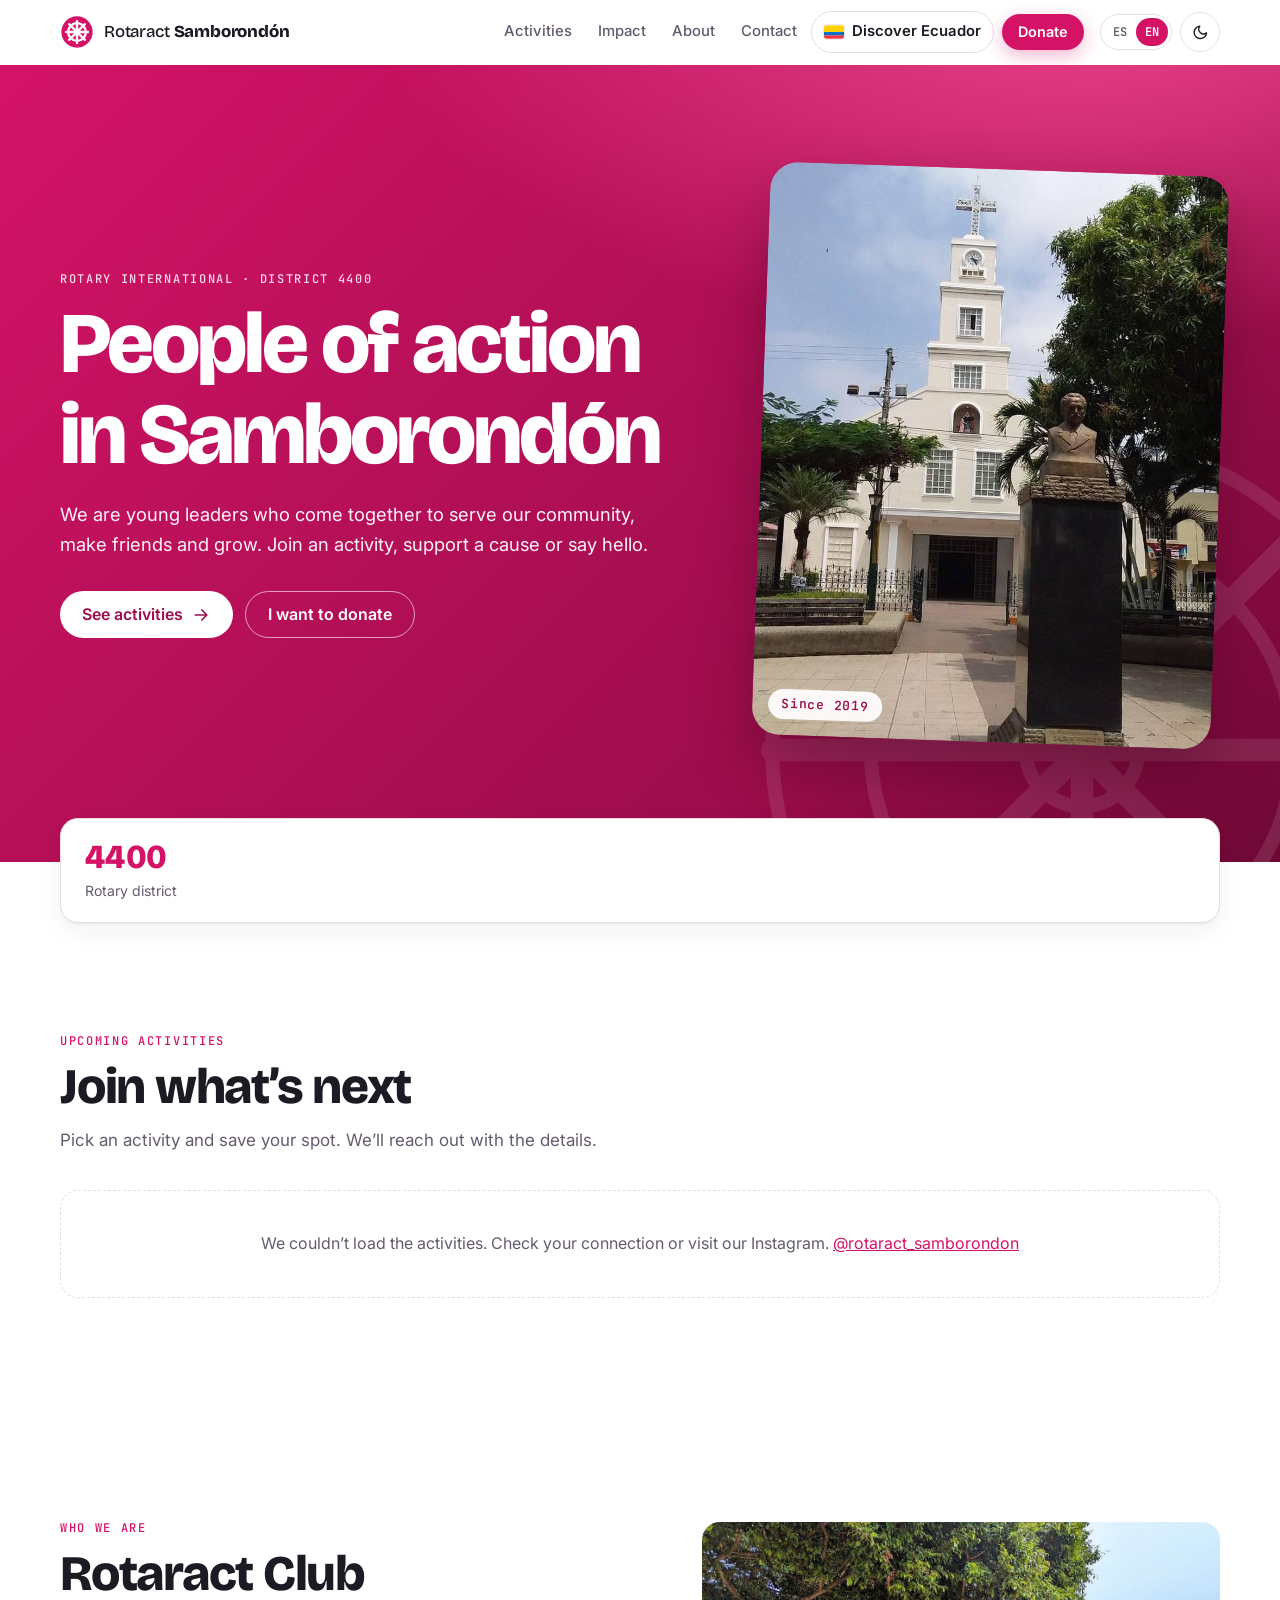
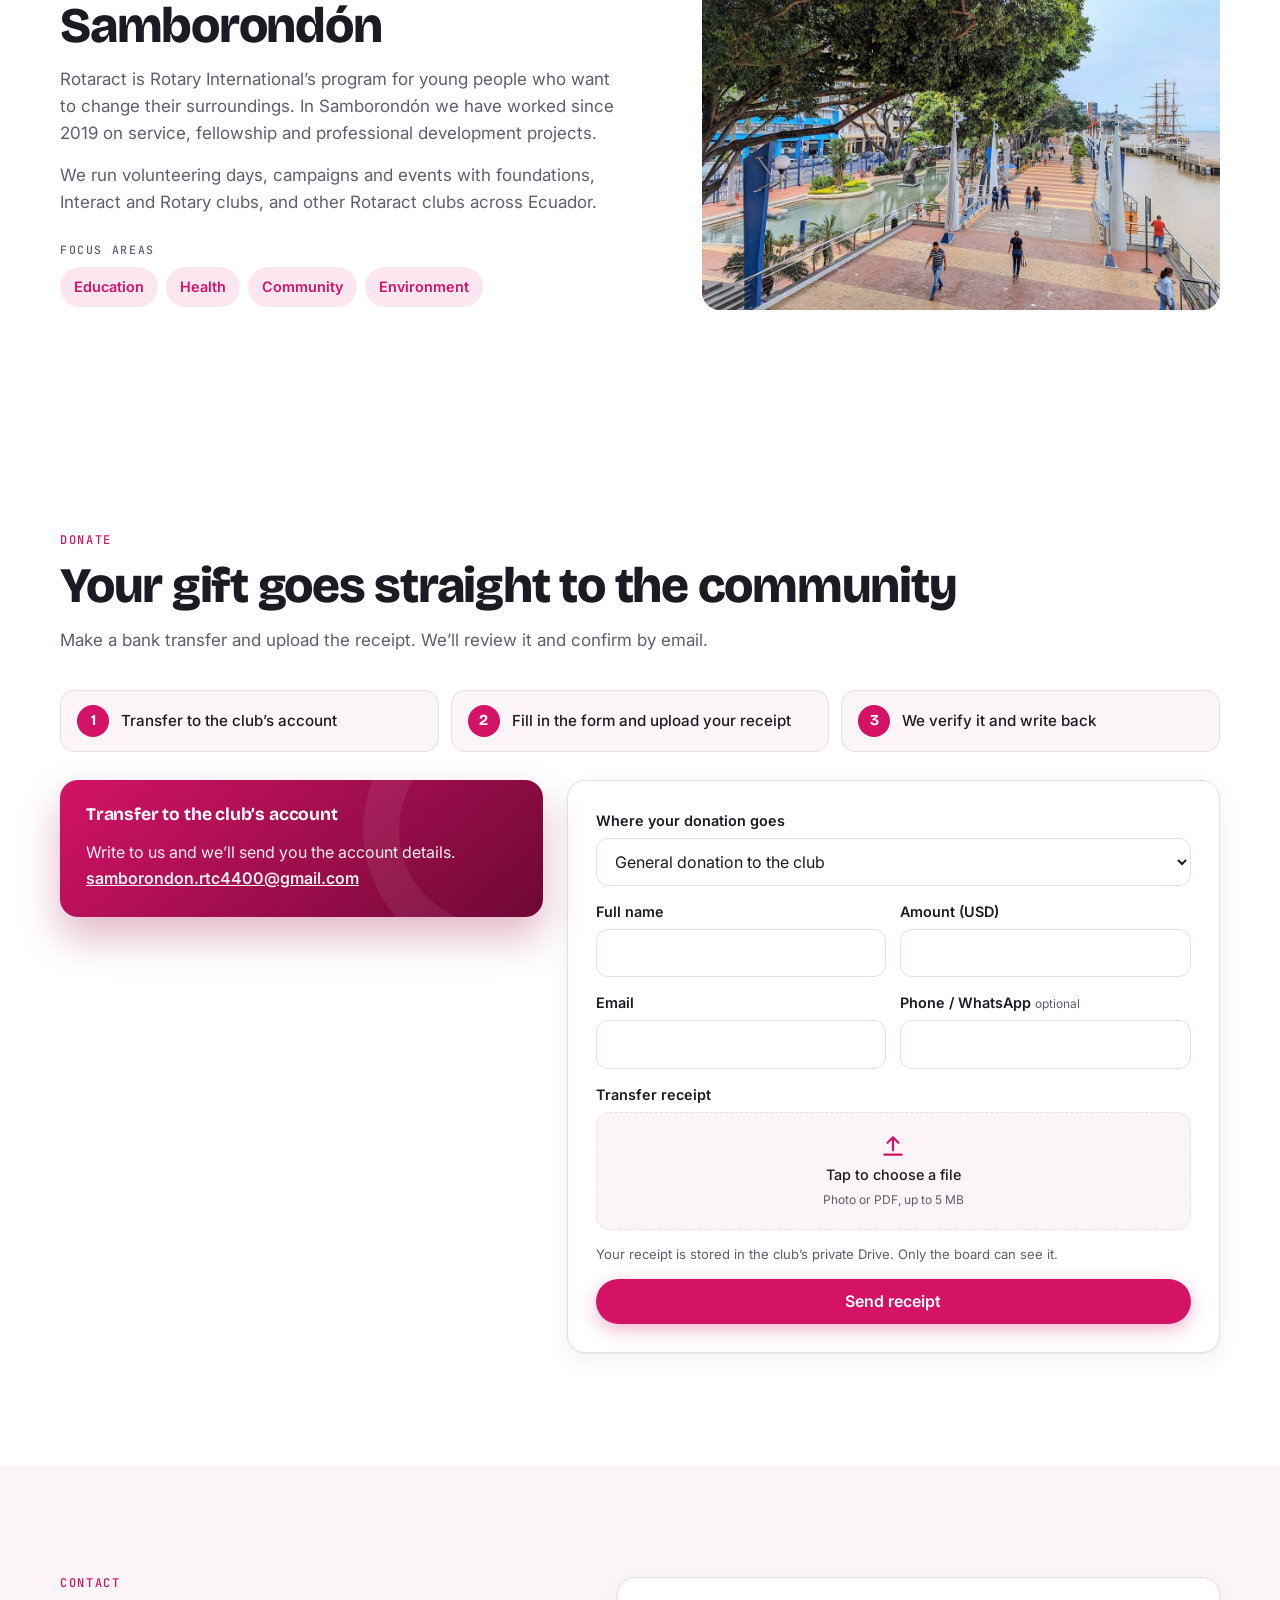
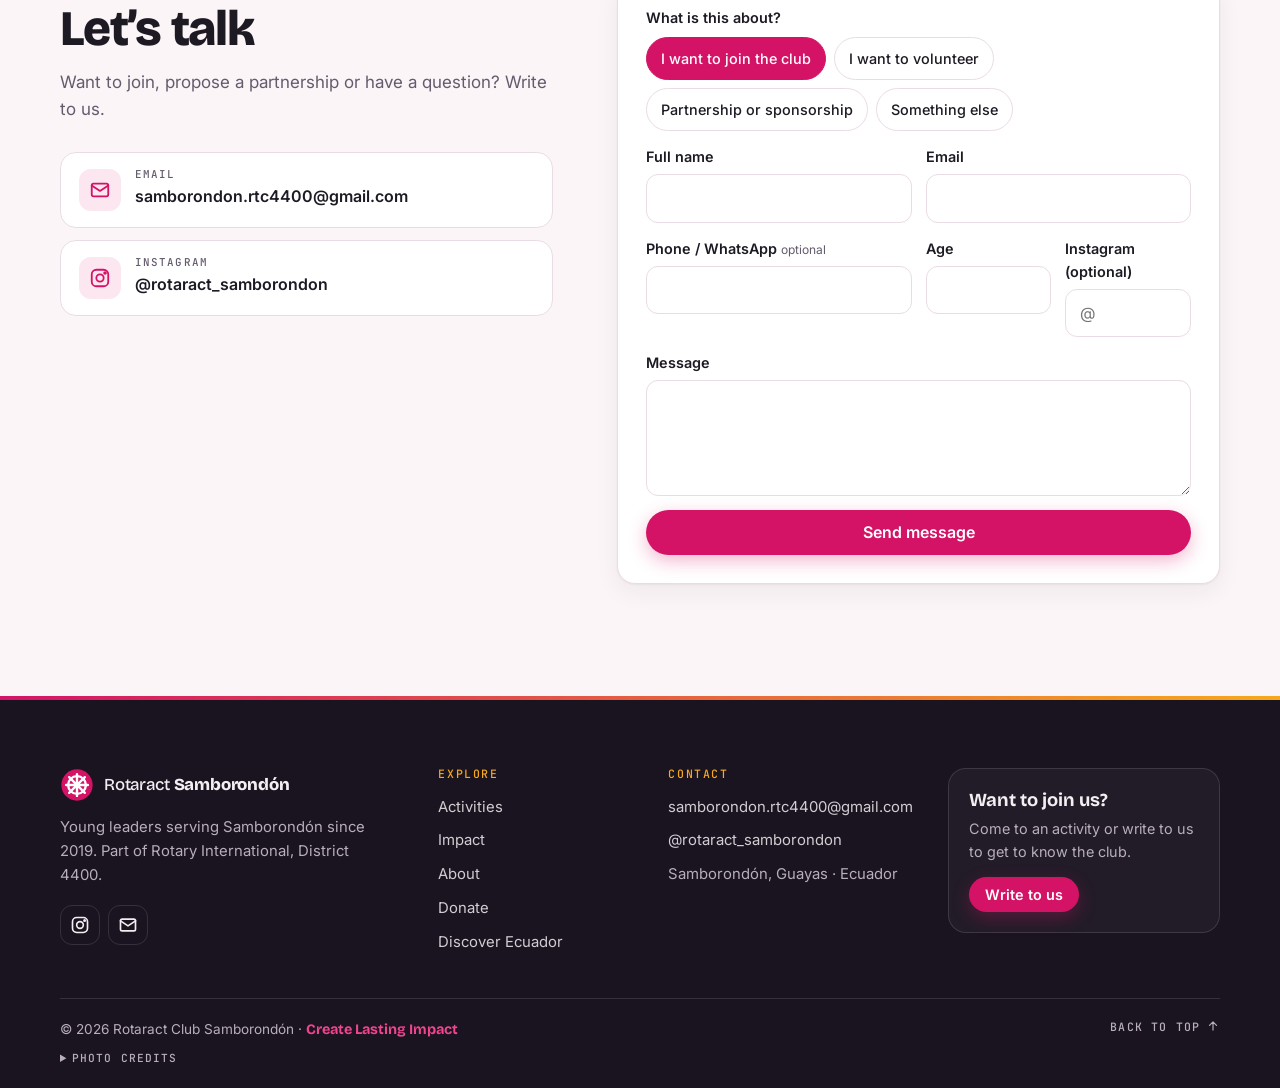
==== commit 3da7fb52: "Bilingual Ecuador page, Ecuador nav button and new footer - "Conoce Ecuador" gets its own button in " ====
--- a/index.html
+++ b/index.html
@@ -28,7 +28,7 @@
   })();
 </script>
 </head>
-<body>
+<body data-title-key="meta.title" data-desc-key="meta.description">
 <a class="skip" href="#main" data-i18n="skip">Saltar al contenido</a>
 
 <nav class="nav" aria-label="Principal">
@@ -42,6 +42,7 @@
       <li><a href="#impacto" data-i18n="nav.impact">Impacto</a></li>
       <li><a href="#nosotros" data-i18n="nav.about">Nosotros</a></li>
       <li><a href="#contacto" data-i18n="nav.contact">Contacto</a></li>
+      <li><a class="nav-pill" href="ecuador/"><svg class="flag" viewBox="0 0 30 20" aria-hidden="true"><rect width="30" height="10" fill="#FFD100"/><rect y="10" width="30" height="5" fill="#0072CE"/><rect y="15" width="30" height="5" fill="#EF3340"/></svg><span data-i18n="nav.ecuador">Conoce Ecuador</span></a></li>
       <li class="links-cta"><a class="btn btn-primary btn-sm" href="#dona" data-i18n="nav.donate">Dona</a></li>
     </ul>
     <div class="nav-tools">
@@ -228,24 +229,52 @@
 </main>
 
 <footer class="footer">
-  <div class="wrap footer-inner">
-    <div>
+  <div class="wrap footer-grid">
+    <div class="footer-brand">
       <a class="brand" href="#top">
         <svg class="wheel-mark" viewBox="0 0 100 100" aria-hidden="true"><circle cx="50" cy="50" r="46"/><g fill="none" stroke="#fff" stroke-width="7"><circle cx="50" cy="50" r="26"/><path d="M50 18v64M18 50h64M27 27l46 46M73 27L27 73"/></g></svg>
         <span>Rotaract <b>Samborondón</b></span>
       </a>
-      <p class="motto" data-i18n="footer.motto">Create Lasting Impact</p>
-    </div>
-    <ul class="footer-links">
-      <li><a href="mailto:samborondon.rtc4400@gmail.com">samborondon.rtc4400@gmail.com</a></li>
-      <li><a href="https://www.instagram.com/rotaract_samborondon/" target="_blank" rel="noopener">Instagram @rotaract_samborondon</a></li>
-      <li><a href="ecuador/" data-i18n="footer.ecuador">Conoce Ecuador</a></li>
-      <li><a href="#top" data-i18n="footer.top">Volver arriba</a></li>
-    </ul>
+      <p data-i18n="footer.blurb">Jóvenes líderes sirviendo a Samborondón desde 2019. Parte de Rotary International, Distrito 4400.</p>
+      <div class="socials">
+        <a class="social" href="https://www.instagram.com/rotaract_samborondon/" target="_blank" rel="noopener" aria-label="Instagram"><svg viewBox="0 0 24 24" aria-hidden="true"><rect x="3" y="3" width="18" height="18" rx="5"/><circle cx="12" cy="12" r="4"/><circle cx="17.5" cy="6.5" r=".8" fill="currentColor"/></svg></a>
+        <a class="social" href="mailto:samborondon.rtc4400@gmail.com" data-i18n-aria="form.email" aria-label="Correo"><svg viewBox="0 0 24 24" aria-hidden="true"><rect x="3" y="5" width="18" height="14" rx="2"/><path d="M3 7l9 6 9-6"/></svg></a>
+      </div>
+    </div>
+    <nav class="footer-col" data-i18n-aria="footer.explore" aria-label="Explora">
+      <h2 data-i18n="footer.explore">Explora</h2>
+      <ul>
+        <li><a href="#actividades" data-i18n="nav.activities">Actividades</a></li>
+        <li><a href="#impacto" data-i18n="nav.impact">Impacto</a></li>
+        <li><a href="#nosotros" data-i18n="nav.about">Nosotros</a></li>
+        <li><a href="#dona" data-i18n="nav.donate">Dona</a></li>
+        <li><a href="ecuador/" data-i18n="nav.ecuador">Conoce Ecuador</a></li>
+      </ul>
+    </nav>
+    <div class="footer-col">
+      <h2 data-i18n="footer.contact">Contacto</h2>
+      <ul>
+        <li><a href="mailto:samborondon.rtc4400@gmail.com">samborondon.rtc4400@gmail.com</a></li>
+        <li><a href="https://www.instagram.com/rotaract_samborondon/" target="_blank" rel="noopener">@rotaract_samborondon</a></li>
+        <li><span data-i18n="footer.place">Samborondón, Guayas · Ecuador</span></li>
+      </ul>
+    </div>
+    <div class="footer-cta">
+      <p class="footer-cta-title" data-i18n="footer.ctaTitle">¿Quieres sumarte?</p>
+      <p data-i18n="footer.ctaText">Ven a una actividad o escríbenos para conocer el club.</p>
+      <a class="btn btn-primary btn-sm" href="#contacto" data-i18n="footer.ctaBtn">Escríbenos</a>
+    </div>
   </div>
-  <div class="wrap fine footer-fine">
-    <span>Rotaract Club Samborondón · Distrito 4400 · Ecuador</span>
-    <span>Fotos: Iglesia de Santa Ana, <a href="https://commons.wikimedia.org/wiki/File:Iglesiasantaana.jpg" target="_blank" rel="noopener">Jorgitob93</a>, CC BY-SA 4.0 · Malecón 2000, <a href="https://commons.wikimedia.org/wiki/File:Vista_del_Malec%C3%B3n_2000.jpg" target="_blank" rel="noopener">Freddy eduardo</a>, CC BY-SA 4.0 (Wikimedia Commons)</span>
+  <div class="wrap footer-bottom">
+    <p>© <span data-year>2026</span> Rotaract Club Samborondón · <span class="motto">Create Lasting Impact</span></p>
+    <details class="credits">
+      <summary data-i18n="footer.credits">Créditos de fotos</summary>
+      <ul>
+        <li>Iglesia de Santa Ana: <a href="https://commons.wikimedia.org/wiki/File:Iglesiasantaana.jpg" target="_blank" rel="noopener">Jorgitob93</a>, <a href="https://creativecommons.org/licenses/by-sa/4.0/" target="_blank" rel="noopener">CC BY-SA 4.0</a>, Wikimedia Commons</li>
+        <li>Malecón 2000: <a href="https://commons.wikimedia.org/wiki/File:Vista_del_Malec%C3%B3n_2000.jpg" target="_blank" rel="noopener">Freddy eduardo</a>, <a href="https://creativecommons.org/licenses/by-sa/4.0/" target="_blank" rel="noopener">CC BY-SA 4.0</a>, Wikimedia Commons</li>
+      </ul>
+    </details>
+    <a class="to-top" href="#top"><span data-i18n="footer.top">Volver arriba</span> <svg viewBox="0 0 24 24" aria-hidden="true"><path d="M12 19V5M6 11l6-6 6 6"/></svg></a>
   </div>
 </footer>
 
@@ -268,6 +297,7 @@
 <script src="assets/config.js"></script>
 <script src="assets/i18n.js"></script>
 <script src="assets/demo-data.js"></script>
+<script src="assets/site.js"></script>
 <script src="assets/app.js"></script>
 </body>
 </html>
--- a/assets/styles.css
+++ b/assets/styles.css
@@ -100,7 +100,7 @@
 :root[data-theme="dark"] .i-sun { display: block; } :root[data-theme="dark"] .i-moon { display: none; }
 @media (prefers-color-scheme: dark) { :root:not([data-theme="light"]) .i-sun { display: block; } :root:not([data-theme="light"]) .i-moon { display: none; } }
 .menu-btn { display: none; }
-@media (max-width: 900px) {
+@media (max-width: 1080px) {
   .menu-btn { display: grid; }
   .nav-tools { margin-left: auto; }
   .links { position: absolute; top: var(--nav-h); left: 0; right: 0; flex-direction: column; align-items: stretch; gap: 0; padding: 8px 16px 16px; background: var(--bg); border-bottom: 1px solid var(--line); box-shadow: var(--shadow); display: none; }
@@ -141,7 +141,7 @@
 .acts { display: grid; grid-template-columns: repeat(auto-fill, minmax(300px, 1fr)); gap: 20px; }
 .act { position: relative; display: flex; flex-direction: column; background: var(--card); border: 1px solid var(--line); border-radius: var(--r); overflow: hidden; transition: transform .2s, box-shadow .2s, border-color .2s; }
 .act:hover { transform: translateY(-3px); box-shadow: var(--shadow); border-color: color-mix(in srgb, var(--cranberry) 30%, var(--line)); }
-.act-img { aspect-ratio: 16 / 9; object-fit: cover; width: 100%; background: var(--surface); }
+.act-img { height: auto; aspect-ratio: 16 / 9; object-fit: cover; width: 100%; background: var(--surface); }
 .act-body { padding: 22px; display: flex; flex-direction: column; gap: 12px; flex: 1; }
 .act-top { display: flex; gap: 14px; align-items: flex-start; }
 .date-chip { flex: none; width: 60px; text-align: center; border-radius: 14px; background: var(--cranberry-soft); color: var(--cranberry); padding: 8px 0 9px; }
@@ -172,7 +172,7 @@
 /* Impacto */
 .past { display: grid; grid-template-columns: repeat(auto-fill, minmax(260px, 1fr)); gap: 16px; }
 .past-card { background: var(--card); border: 1px solid var(--line); border-radius: var(--r); padding: 22px; display: flex; flex-direction: column; gap: 10px; }
-.past-card img { margin: -22px -22px 6px; width: calc(100% + 44px); max-width: none; aspect-ratio: 16 / 9; object-fit: cover; border-radius: var(--r) var(--r) 0 0; }
+.past-card img { margin: -22px -22px 6px; width: calc(100% + 44px); height: auto; max-width: none; aspect-ratio: 16 / 9; object-fit: cover; border-radius: var(--r) var(--r) 0 0; }
 .past-card .when { font: 500 .72rem/1 var(--mono); letter-spacing: .1em; text-transform: uppercase; color: var(--cranberry); }
 .past-card p { color: var(--muted); font-size: .95rem; }
 .allies-block { margin-top: 48px; }
@@ -265,15 +265,41 @@
 .modal-close { position: absolute; top: 14px; right: 14px; }
 .reg-meta { color: var(--muted); font-size: .92rem; margin-top: -6px; }
 
-/* Footer */
-.footer { border-top: 1px solid var(--line); padding-block: 40px 28px; }
-.footer-inner { display: flex; flex-wrap: wrap; justify-content: space-between; gap: 24px; align-items: flex-start; }
-.motto { font: 700 1rem/1 var(--display); color: var(--cranberry); margin-top: 12px; }
-.footer-links { display: flex; flex-direction: column; gap: 8px; font-size: .92rem; }
-.footer-links a { color: var(--muted); text-decoration: none; }
-.footer-links a:hover { color: var(--cranberry); }
-.footer-fine { margin-top: 28px; display: flex; flex-direction: column; gap: 6px; }
-.footer-fine a { color: inherit; }
+/* Footer (compartido) */
+.footer { --f-bg: #1A1320; --f-ink: #F3EEF2; --f-muted: #B9AEBB; --f-line: rgba(255, 255, 255, .12); background: var(--f-bg); color: var(--f-ink); padding-block: clamp(48px, 7vw, 72px) 24px; position: relative; overflow: hidden; }
+.footer::before { content: ""; position: absolute; inset: 0 0 auto 0; height: 4px; background: linear-gradient(90deg, #D41367, #F7A81B); }
+.footer .brand { color: var(--f-ink); }
+.footer-grid { display: grid; grid-template-columns: 1.4fr .8fr 1fr 1.1fr; gap: 36px 32px; }
+.footer-brand p { color: var(--f-muted); font-size: .93rem; margin-top: 14px; max-width: 34ch; }
+.socials { display: flex; gap: 8px; margin-top: 18px; }
+.social { width: 40px; height: 40px; display: grid; place-items: center; border-radius: 12px; border: 1px solid var(--f-line); color: var(--f-ink); transition: background .15s, border-color .15s, color .15s; }
+.social:hover { background: #D41367; border-color: #D41367; color: #fff; }
+.footer-col h2 { font: 500 .72rem/1 var(--mono); letter-spacing: .14em; text-transform: uppercase; color: #F7A81B; margin-bottom: 16px; }
+.footer-col ul { display: flex; flex-direction: column; gap: 10px; font-size: .93rem; }
+.footer-col a { color: var(--f-ink); text-decoration: none; opacity: .85; word-break: break-word; }
+.footer-col a:hover { opacity: 1; color: #F0458E; }
+.footer-col span { color: var(--f-muted); }
+.footer-cta { align-self: start; border: 1px solid var(--f-line); border-radius: var(--r); padding: 20px; background: rgba(255, 255, 255, .04); }
+.footer-cta-title { font: 700 1.15rem/1.2 var(--display); }
+.footer-cta p:not(.footer-cta-title) { color: var(--f-muted); font-size: .9rem; margin: 6px 0 14px; }
+.footer-bottom { margin-top: 44px; padding-top: 20px; border-top: 1px solid var(--f-line); display: flex; flex-wrap: wrap; align-items: flex-start; justify-content: space-between; gap: 12px 24px; color: var(--f-muted); font-size: .85rem; }
+.footer-bottom .motto { font: 700 .9rem/1 var(--display); color: #F0458E; }
+.credits { order: 3; flex-basis: 100%; }
+.credits summary { cursor: pointer; width: max-content; font: 500 .7rem/1 var(--mono); letter-spacing: .1em; text-transform: uppercase; }
+.credits summary:hover { color: var(--f-ink); }
+.credits ul { margin-top: 12px; padding-left: 18px; list-style: disc; display: grid; gap: 4px; font-size: .8rem; }
+.credits a { color: var(--f-muted); }
+.to-top { display: inline-flex; align-items: center; gap: 6px; color: var(--f-muted); text-decoration: none; font: 500 .72rem/1 var(--mono); letter-spacing: .1em; text-transform: uppercase; }
+.to-top:hover { color: var(--f-ink); }
+.to-top svg { width: 14px; height: 14px; }
+@media (max-width: 980px) { .footer-grid { grid-template-columns: 1fr 1fr; } }
+@media (max-width: 560px) { .footer-grid { grid-template-columns: 1fr; } .footer-bottom { flex-direction: column; } }
+
+/* Botón "Conoce Ecuador" en el menú */
+.links a.nav-pill { display: inline-flex; align-items: center; gap: 8px; border: 1.5px solid var(--line); color: var(--ink); font-weight: 600; }
+.links a.nav-pill:hover, .links a.nav-pill.active { border-color: var(--cranberry); background: var(--cranberry-soft); color: var(--cranberry); }
+.flag { width: 20px; height: 14px; border-radius: 3px; stroke: none; box-shadow: 0 0 0 1px rgba(0, 0, 0, .08); }
+@media (max-width: 1080px) { .links a.nav-pill { justify-content: flex-start; margin-top: 4px; } }
 
 /* Aparición */
 .reveal { opacity: 0; transform: translateY(14px); transition: opacity .6s ease, transform .6s ease; transition-delay: calc(var(--i, 0) * 70ms); }
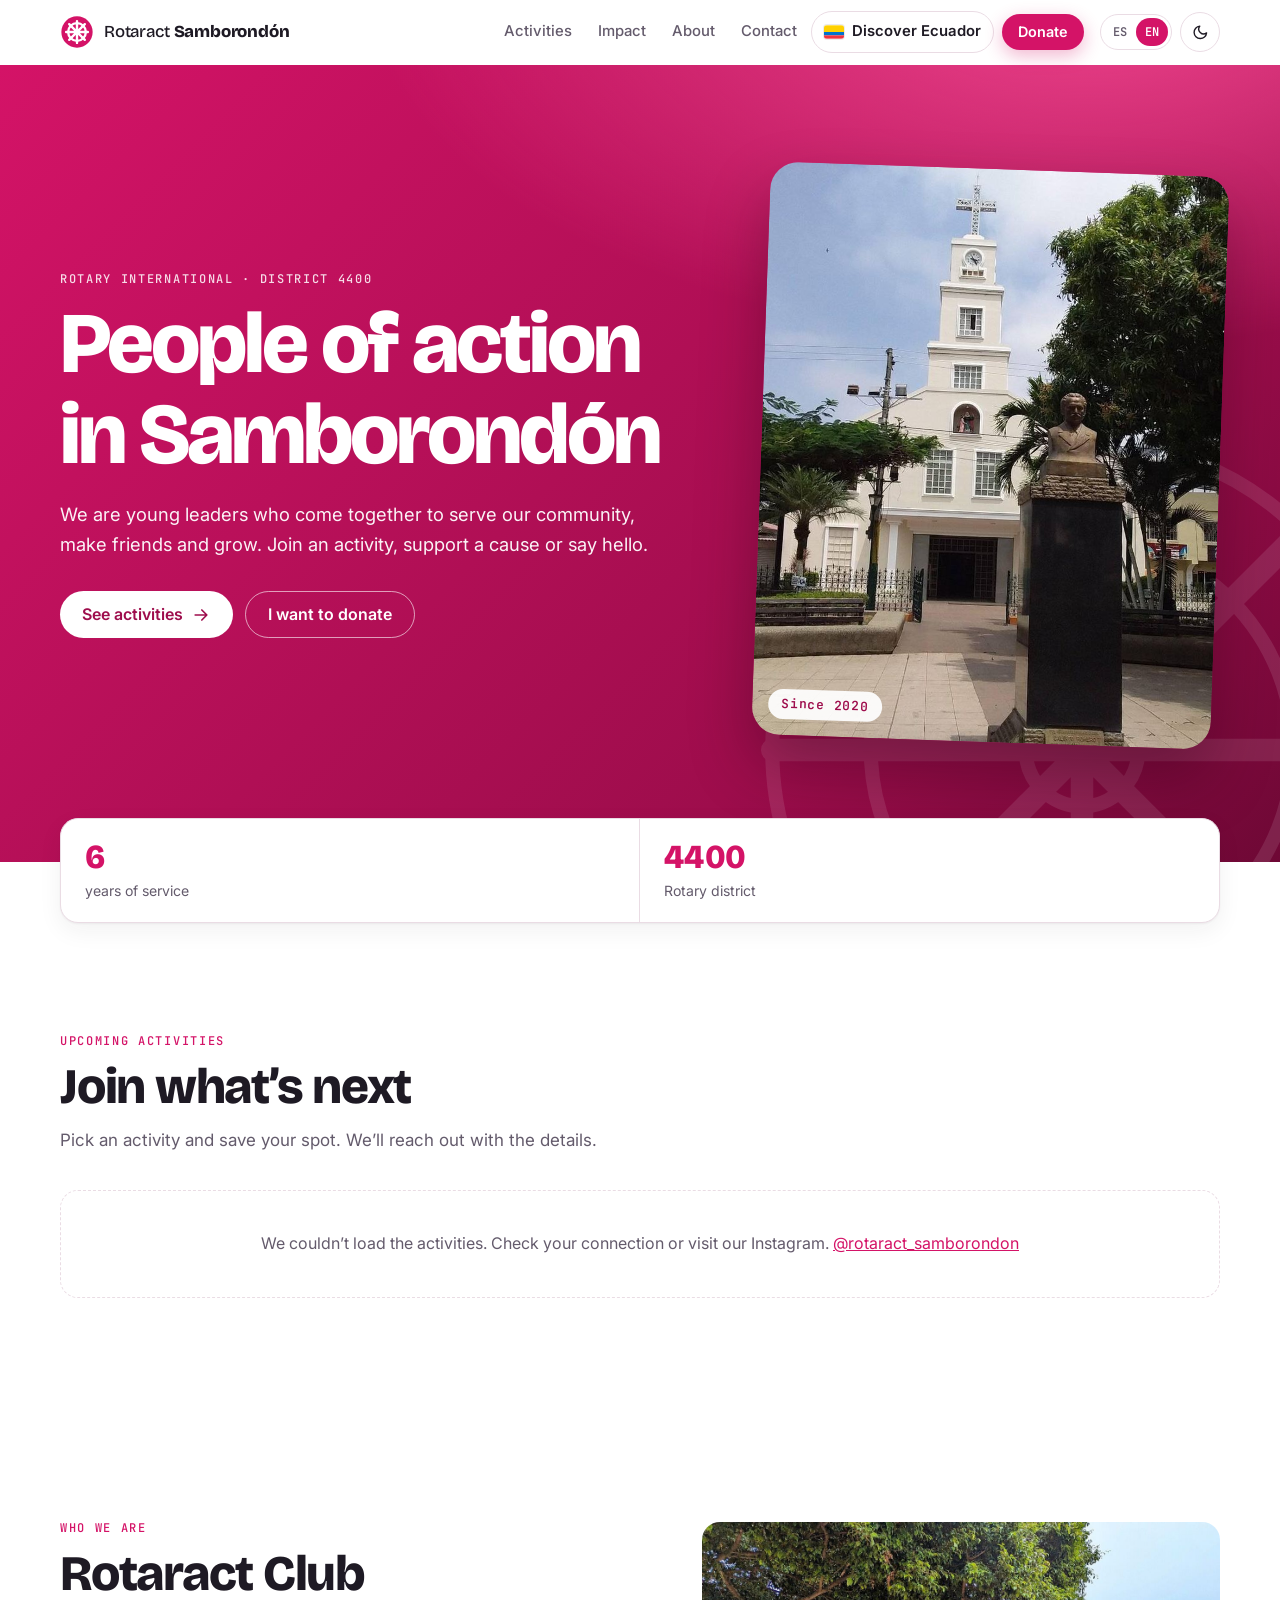
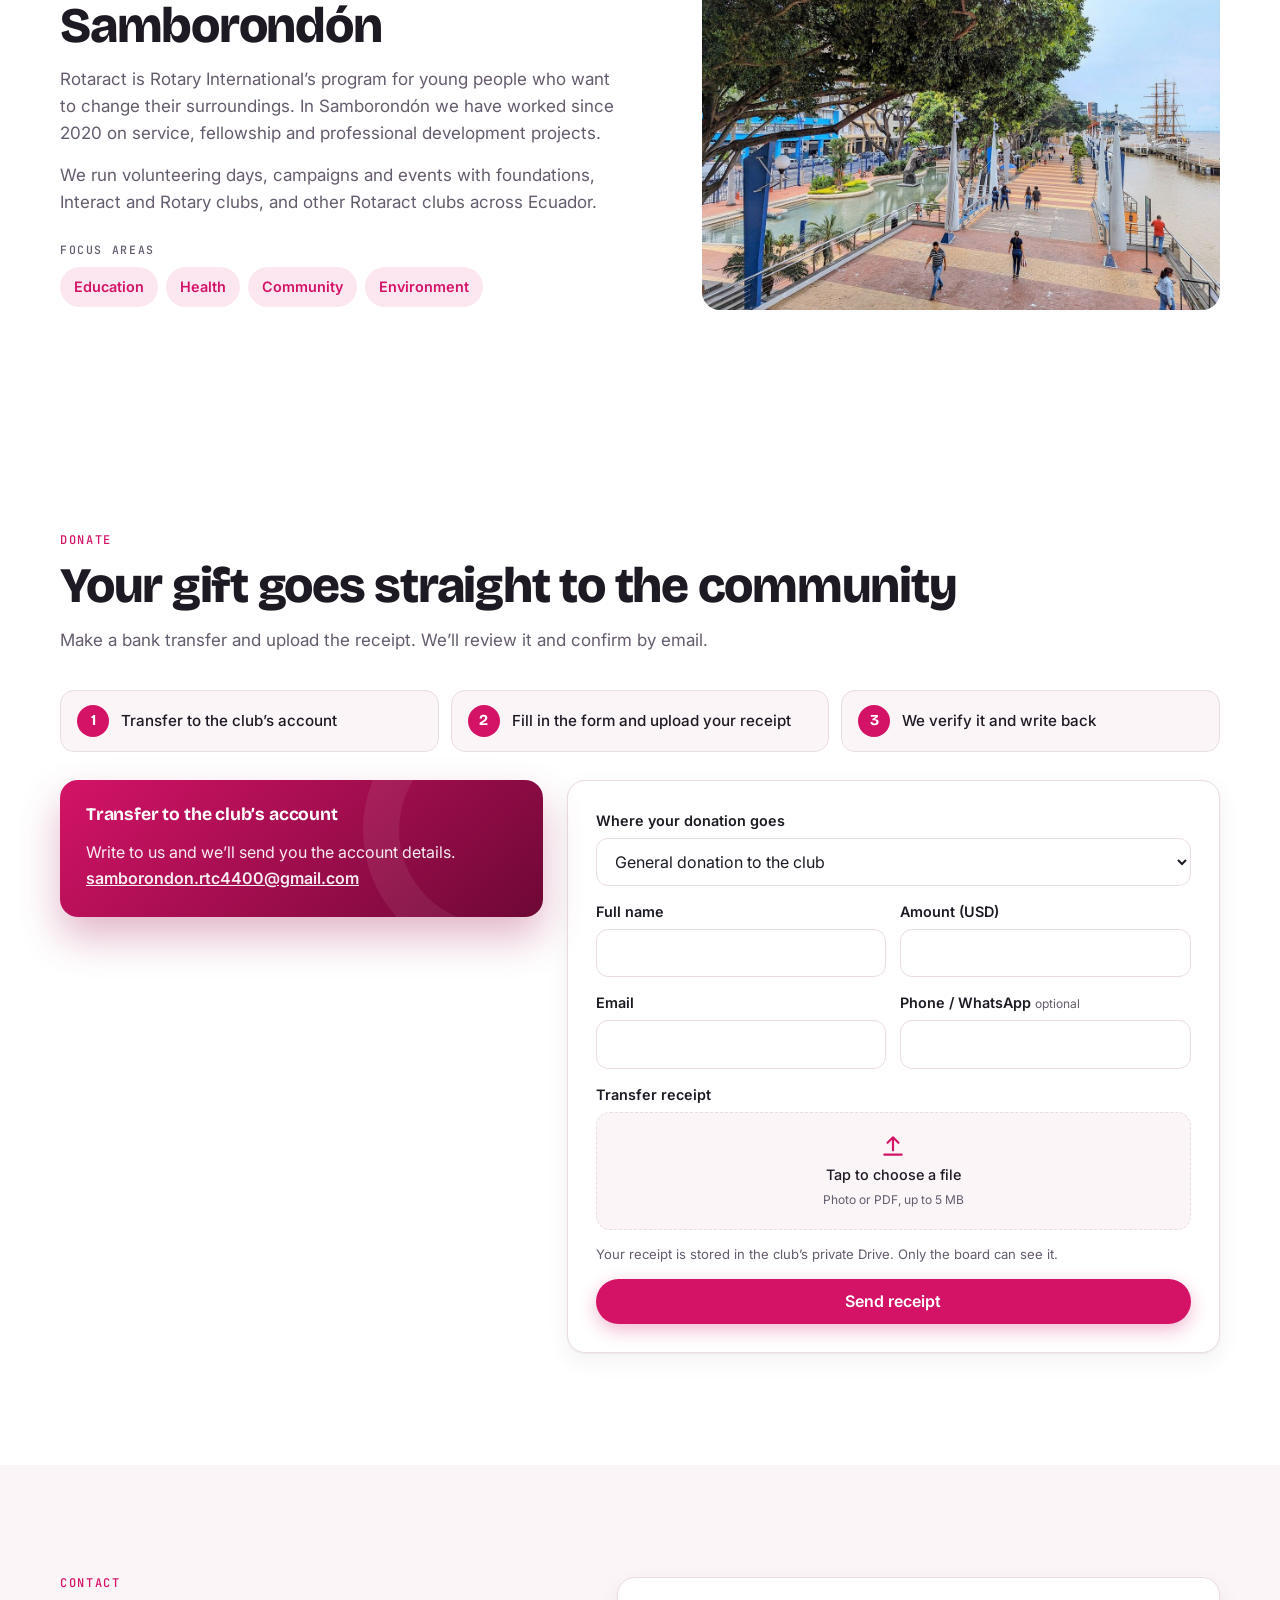
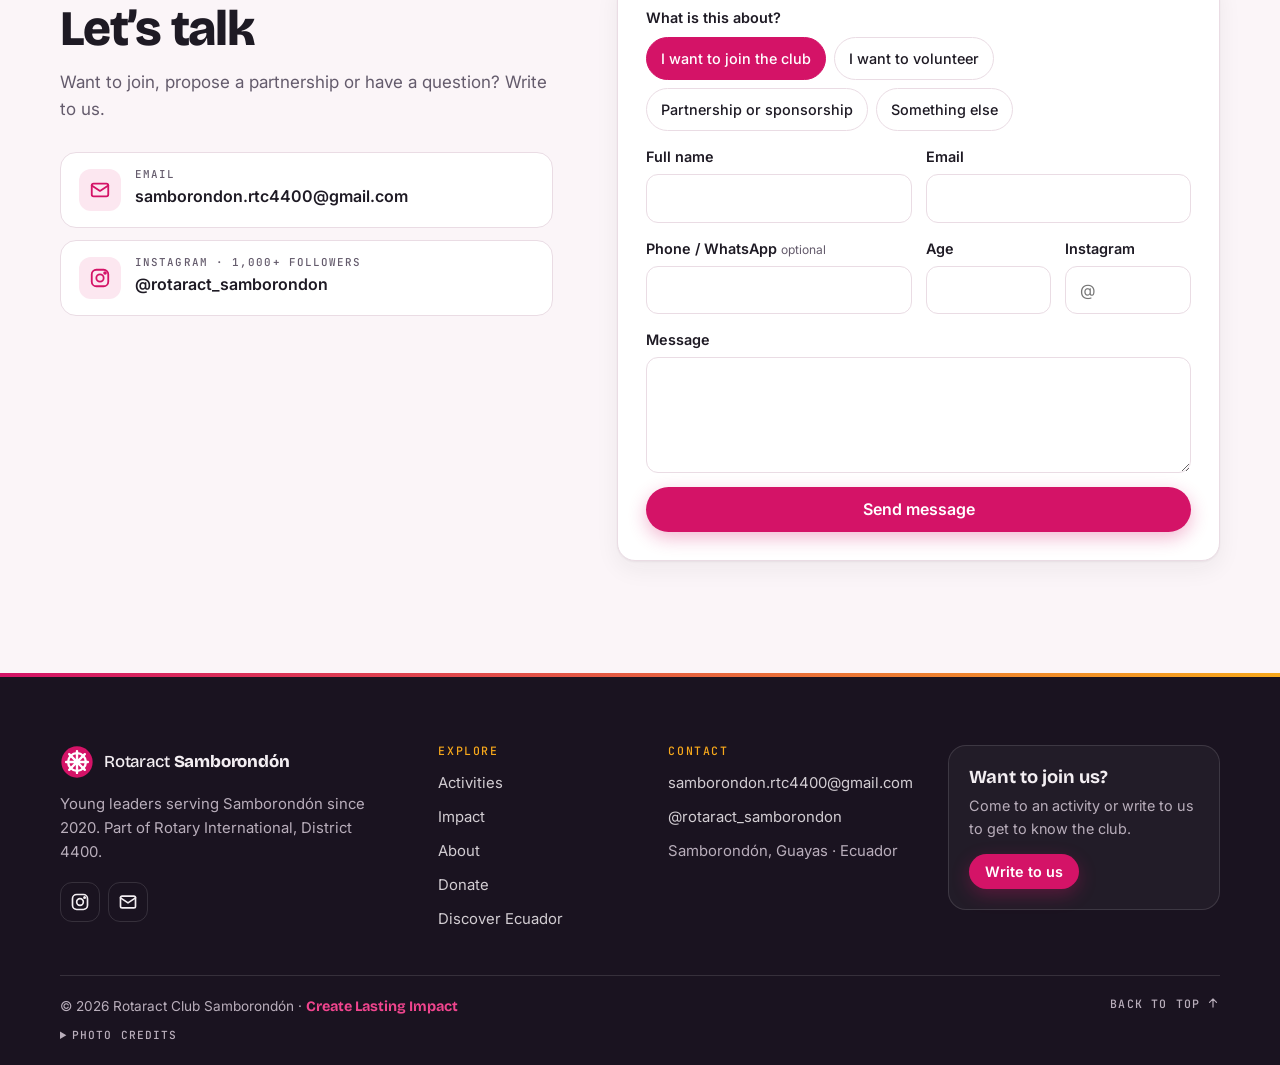
==== commit 41e04f07: "Club highlights, years of service, 2020 founding year, Instagram field label Co-Authored-By: Claude " ====
--- a/index.html
+++ b/index.html
@@ -76,7 +76,7 @@
     </div>
     <figure class="hero-photo">
       <img src="images/samborondon.jpg" alt="" width="1200" height="900" fetchpriority="high">
-      <figcaption><span class="badge-pill" data-i18n="hero.badge">Desde 2019</span></figcaption>
+      <figcaption><span class="badge-pill" data-i18n="hero.badge">Desde 2020</span></figcaption>
     </figure>
   </div>
 </header>
@@ -106,6 +106,11 @@
         <h2 data-i18n="past.title">Impacto que se ve</h2>
         <p class="lede" data-i18n="past.lede">Algunas de nuestras actividades más recientes.</p>
       </div>
+      <ul class="highlights">
+        <li class="reveal"><b data-i18n="impact.h1n">+100</b><span data-i18n="impact.h1">niños celebraron la Navidad 2025 con nosotros en la Escuela Ciudad de Nazareth</span></li>
+        <li class="reveal" style="--i:1"><b data-i18n="impact.h2n">137</b><span data-i18n="impact.h2">kits escolares entregados junto a Rotaract Tena</span></li>
+        <li class="reveal" style="--i:2"><b data-i18n="impact.h3n">+200</b><span data-i18n="impact.h3">tarrinas de colada morada compartidas con la comunidad</span></li>
+      </ul>
       <div class="past" id="past"></div>
       <div class="allies-block" id="allies-block" hidden>
         <h3 data-i18n="allies.title">Nuestros aliados</h3>
@@ -194,7 +199,7 @@
           </a>
           <a class="channel" href="https://www.instagram.com/rotaract_samborondon/" target="_blank" rel="noopener">
             <svg viewBox="0 0 24 24" aria-hidden="true"><rect x="3" y="3" width="18" height="18" rx="5"/><circle cx="12" cy="12" r="4"/><circle cx="17.5" cy="6.5" r="1" fill="currentColor"/></svg>
-            <span><small>Instagram</small>@rotaract_samborondon</span>
+            <span><small>Instagram · <span data-i18n="contact.followers">+1.000 seguidores</span></small>@rotaract_samborondon</span>
           </a>
         </div>
       </div>
@@ -217,7 +222,7 @@
           <label class="field"><span><span data-i18n="form.phone">Teléfono / WhatsApp</span> <small data-i18n="form.optional">opcional</small></span><input name="phone" type="tel" autocomplete="tel" maxlength="40"></label>
           <div class="row2 join-only">
             <label class="field"><span data-i18n="contact.age">Edad</span><input name="age" type="number" inputmode="numeric" min="15" max="99"></label>
-            <label class="field"><span data-i18n="contact.instagram">Instagram (opcional)</span><input name="instagram" maxlength="60" placeholder="@"></label>
+            <label class="field"><span data-i18n="contact.instagram">Instagram</span><input name="instagram" maxlength="60" placeholder="@"></label>
           </div>
         </div>
         <label class="field"><span data-i18n="contact.message">Mensaje</span><textarea name="message" rows="4" required maxlength="3000"></textarea></label>
@@ -235,7 +240,7 @@
         <svg class="wheel-mark" viewBox="0 0 100 100" aria-hidden="true"><circle cx="50" cy="50" r="46"/><g fill="none" stroke="#fff" stroke-width="7"><circle cx="50" cy="50" r="26"/><path d="M50 18v64M18 50h64M27 27l46 46M73 27L27 73"/></g></svg>
         <span>Rotaract <b>Samborondón</b></span>
       </a>
-      <p data-i18n="footer.blurb">Jóvenes líderes sirviendo a Samborondón desde 2019. Parte de Rotary International, Distrito 4400.</p>
+      <p data-i18n="footer.blurb">Jóvenes líderes sirviendo a Samborondón desde 2020. Parte de Rotary International, Distrito 4400.</p>
       <div class="socials">
         <a class="social" href="https://www.instagram.com/rotaract_samborondon/" target="_blank" rel="noopener" aria-label="Instagram"><svg viewBox="0 0 24 24" aria-hidden="true"><rect x="3" y="3" width="18" height="18" rx="5"/><circle cx="12" cy="12" r="4"/><circle cx="17.5" cy="6.5" r=".8" fill="currentColor"/></svg></a>
         <a class="social" href="mailto:samborondon.rtc4400@gmail.com" data-i18n-aria="form.email" aria-label="Correo"><svg viewBox="0 0 24 24" aria-hidden="true"><rect x="3" y="5" width="18" height="14" rx="2"/><path d="M3 7l9 6 9-6"/></svg></a>
--- a/assets/styles.css
+++ b/assets/styles.css
@@ -305,3 +305,9 @@
 .reveal { opacity: 0; transform: translateY(14px); transition: opacity .6s ease, transform .6s ease; transition-delay: calc(var(--i, 0) * 70ms); }
 .reveal.in { opacity: 1; transform: none; }
 .no-js .reveal { opacity: 1; transform: none; }
+
+/* Destacados de impacto */
+.highlights { display: grid; grid-template-columns: repeat(auto-fit, minmax(min(100%, 240px), 1fr)); gap: 16px; margin-bottom: 32px; }
+.highlights li { display: flex; flex-direction: column; gap: 8px; padding: 22px 24px; border-radius: var(--r); background: var(--card); border: 1px solid var(--line); border-top: 4px solid var(--cranberry); }
+.highlights b { font: 800 clamp(2.2rem, 5vw, 2.8rem)/1 var(--display); letter-spacing: -.03em; color: var(--cranberry); font-variant-numeric: tabular-nums; }
+.highlights span { color: var(--muted); font-size: .95rem; line-height: 1.4; }
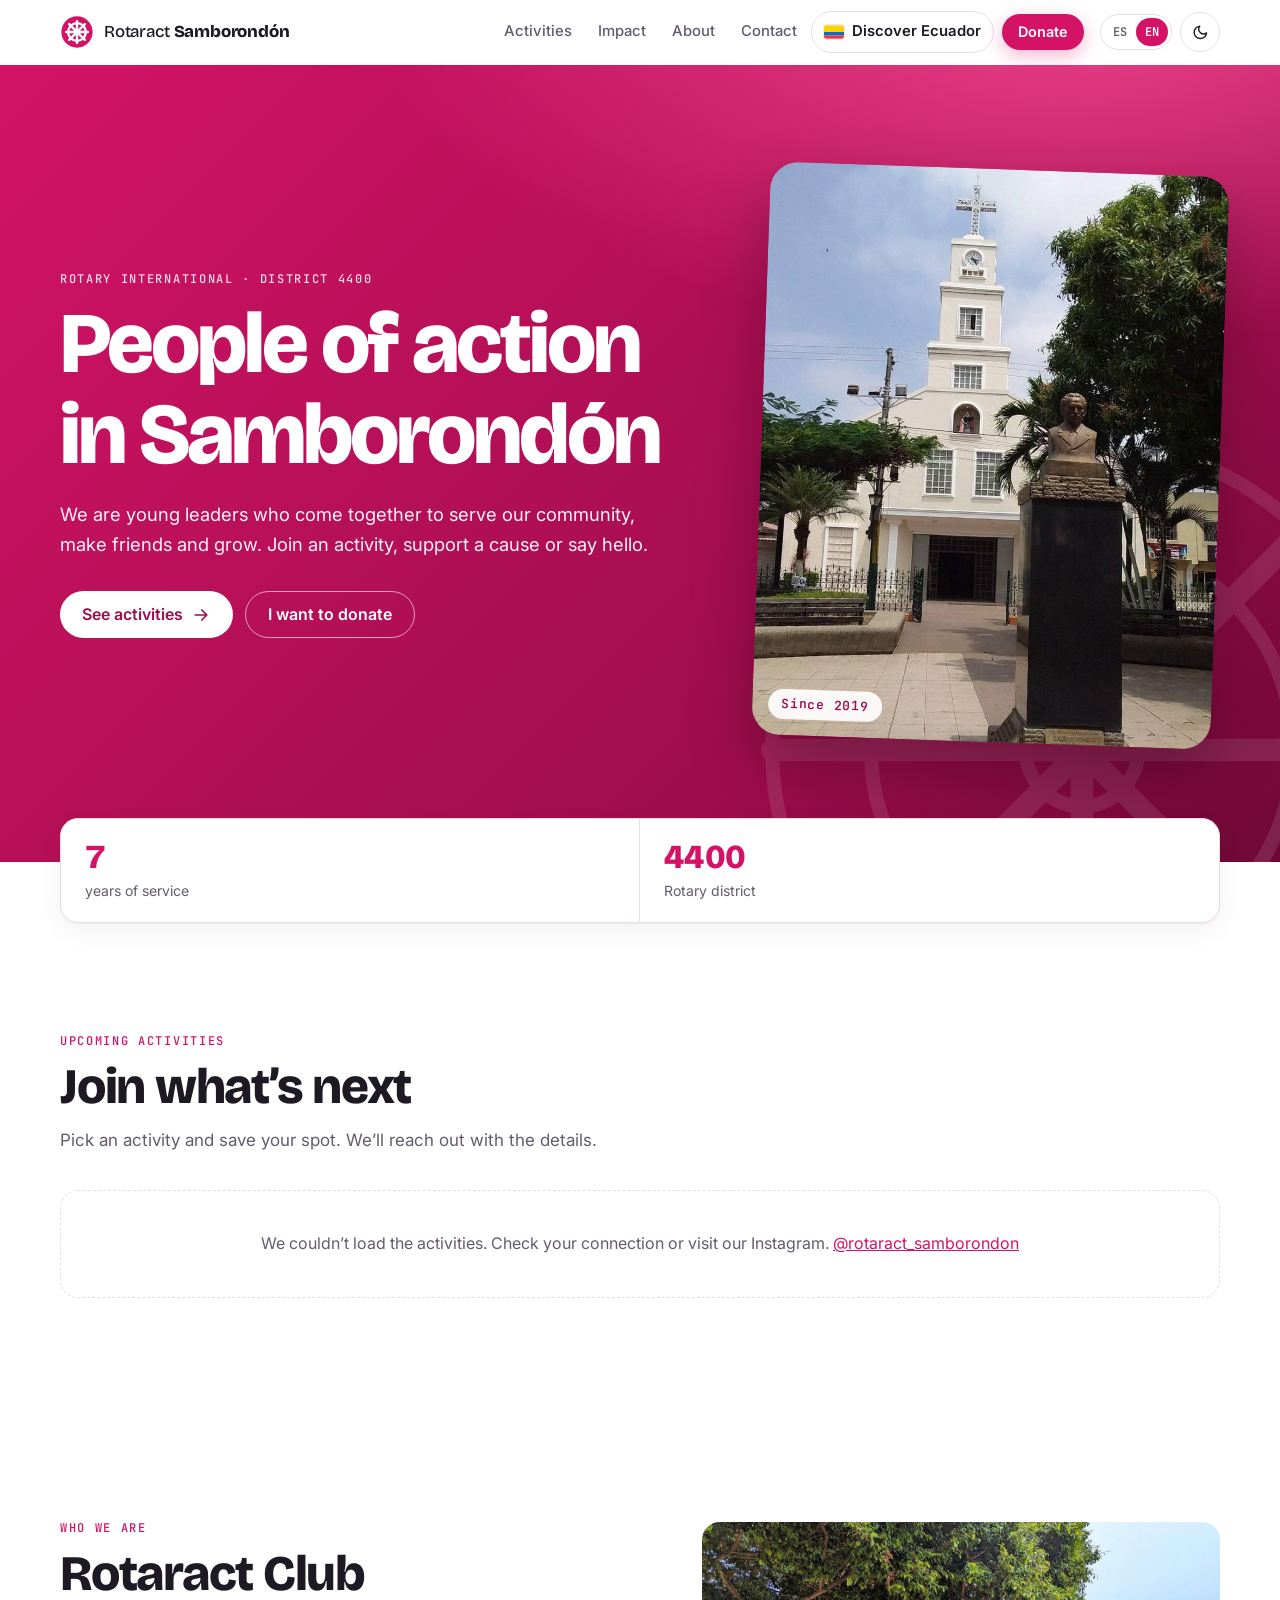
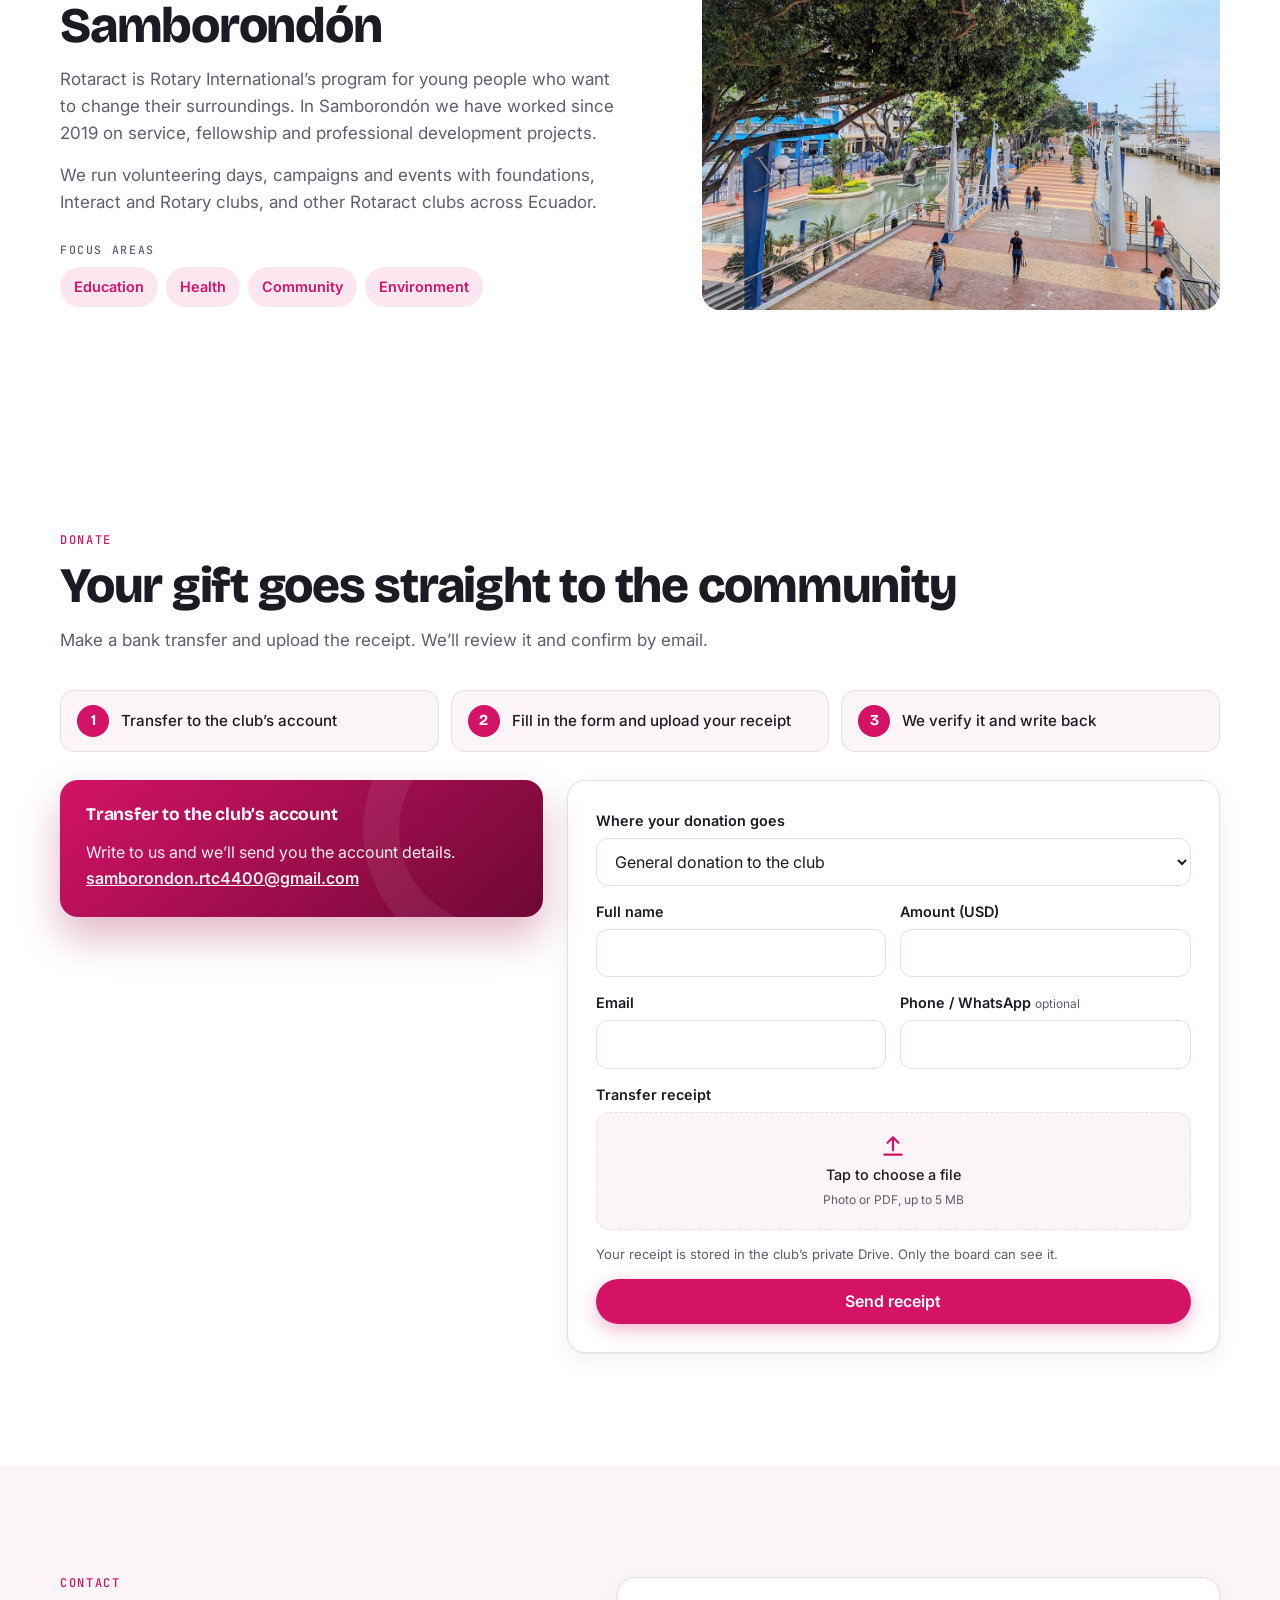
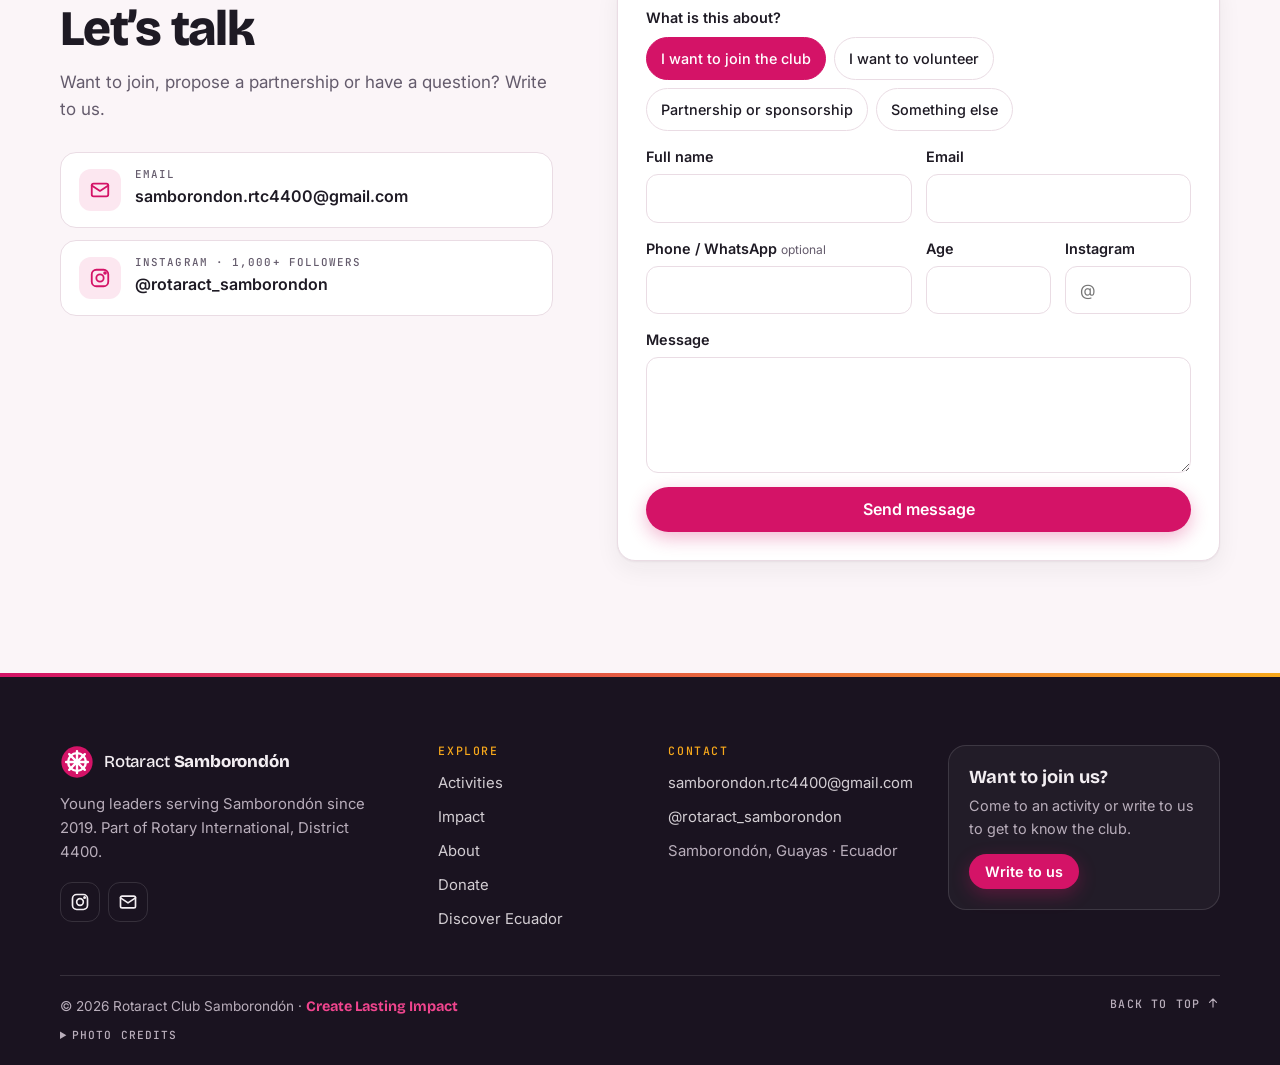
==== commit b04f1096: "Founding year back to 2019 Co-Authored-By: Claude Opus 5.5 <noreply@anthropic.com>" ====
--- a/index.html
+++ b/index.html
@@ -76,7 +76,7 @@
     </div>
     <figure class="hero-photo">
       <img src="images/samborondon.jpg" alt="" width="1200" height="900" fetchpriority="high">
-      <figcaption><span class="badge-pill" data-i18n="hero.badge">Desde 2020</span></figcaption>
+      <figcaption><span class="badge-pill" data-i18n="hero.badge">Desde 2019</span></figcaption>
     </figure>
   </div>
 </header>
@@ -240,7 +240,7 @@
         <svg class="wheel-mark" viewBox="0 0 100 100" aria-hidden="true"><circle cx="50" cy="50" r="46"/><g fill="none" stroke="#fff" stroke-width="7"><circle cx="50" cy="50" r="26"/><path d="M50 18v64M18 50h64M27 27l46 46M73 27L27 73"/></g></svg>
         <span>Rotaract <b>Samborondón</b></span>
       </a>
-      <p data-i18n="footer.blurb">Jóvenes líderes sirviendo a Samborondón desde 2020. Parte de Rotary International, Distrito 4400.</p>
+      <p data-i18n="footer.blurb">Jóvenes líderes sirviendo a Samborondón desde 2019. Parte de Rotary International, Distrito 4400.</p>
       <div class="socials">
         <a class="social" href="https://www.instagram.com/rotaract_samborondon/" target="_blank" rel="noopener" aria-label="Instagram"><svg viewBox="0 0 24 24" aria-hidden="true"><rect x="3" y="3" width="18" height="18" rx="5"/><circle cx="12" cy="12" r="4"/><circle cx="17.5" cy="6.5" r=".8" fill="currentColor"/></svg></a>
         <a class="social" href="mailto:samborondon.rtc4400@gmail.com" data-i18n-aria="form.email" aria-label="Correo"><svg viewBox="0 0 24 24" aria-hidden="true"><rect x="3" y="5" width="18" height="14" rx="2"/><path d="M3 7l9 6 9-6"/></svg></a>
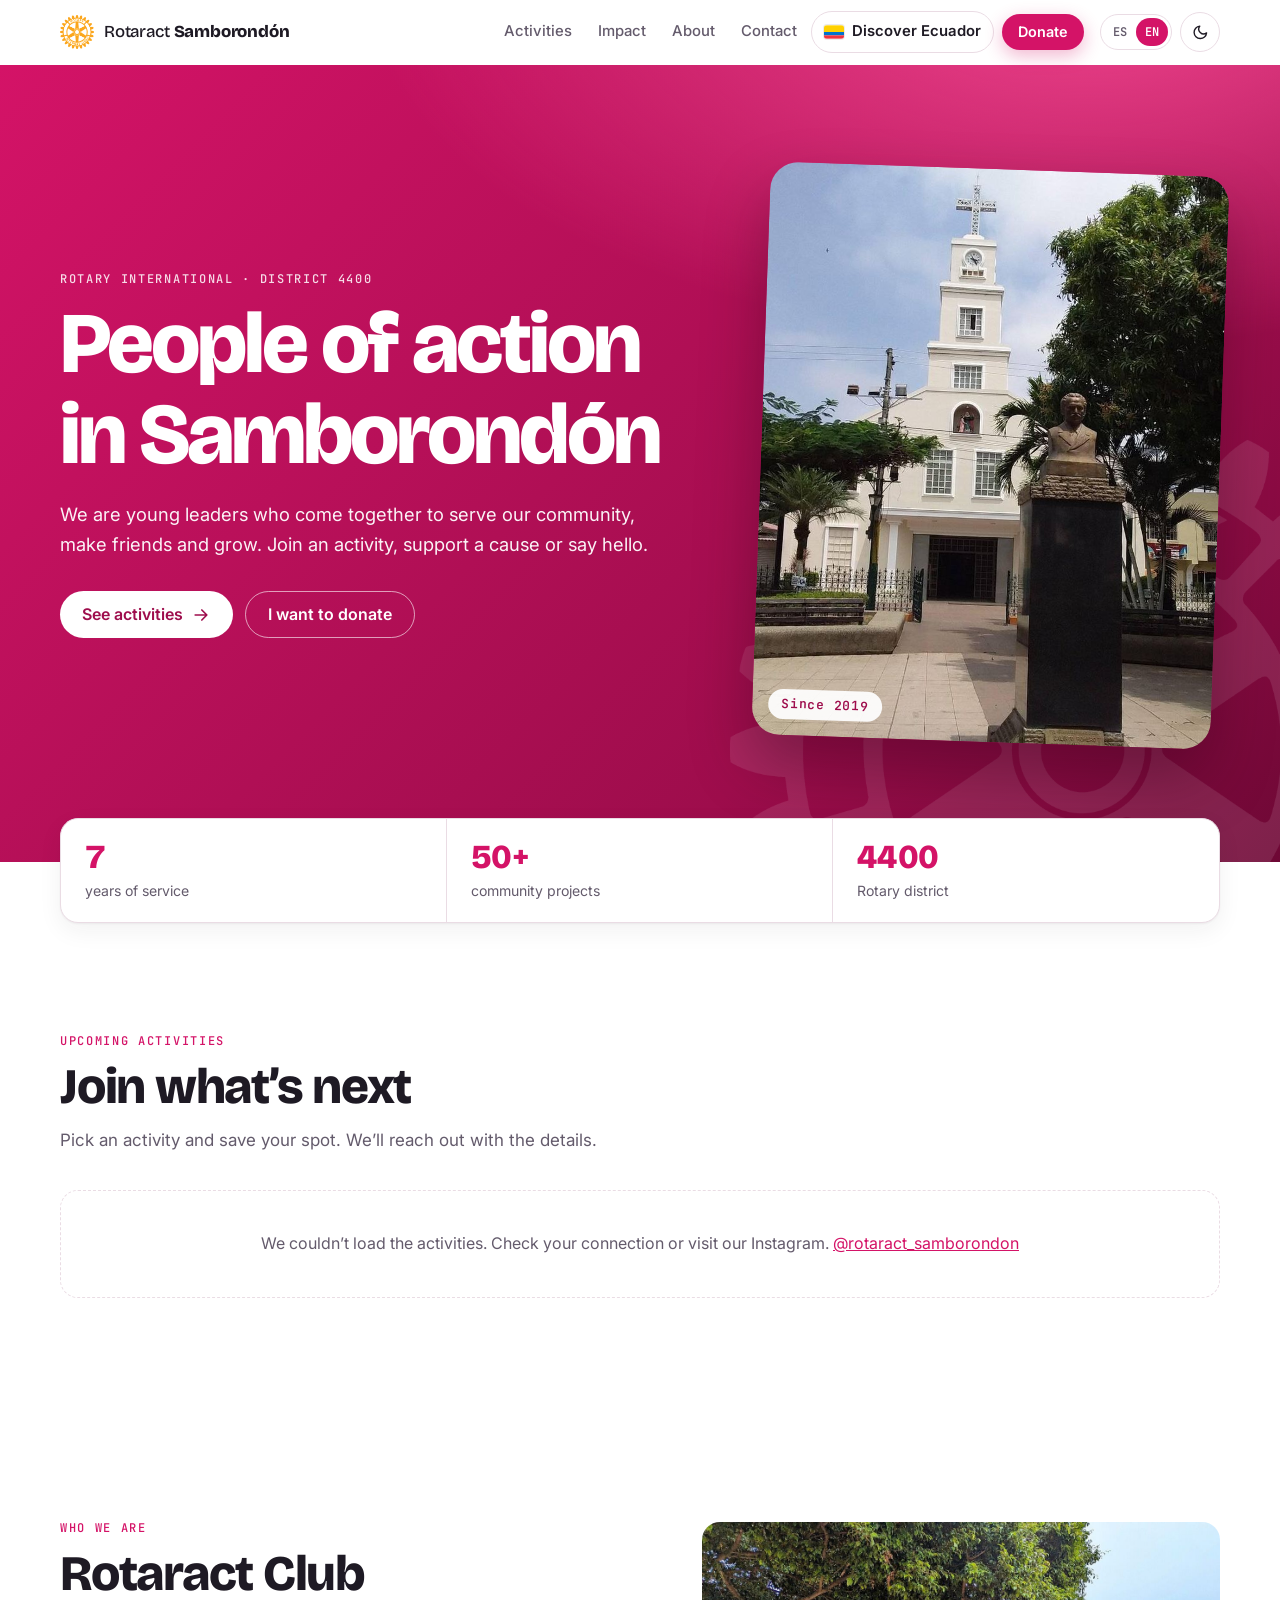
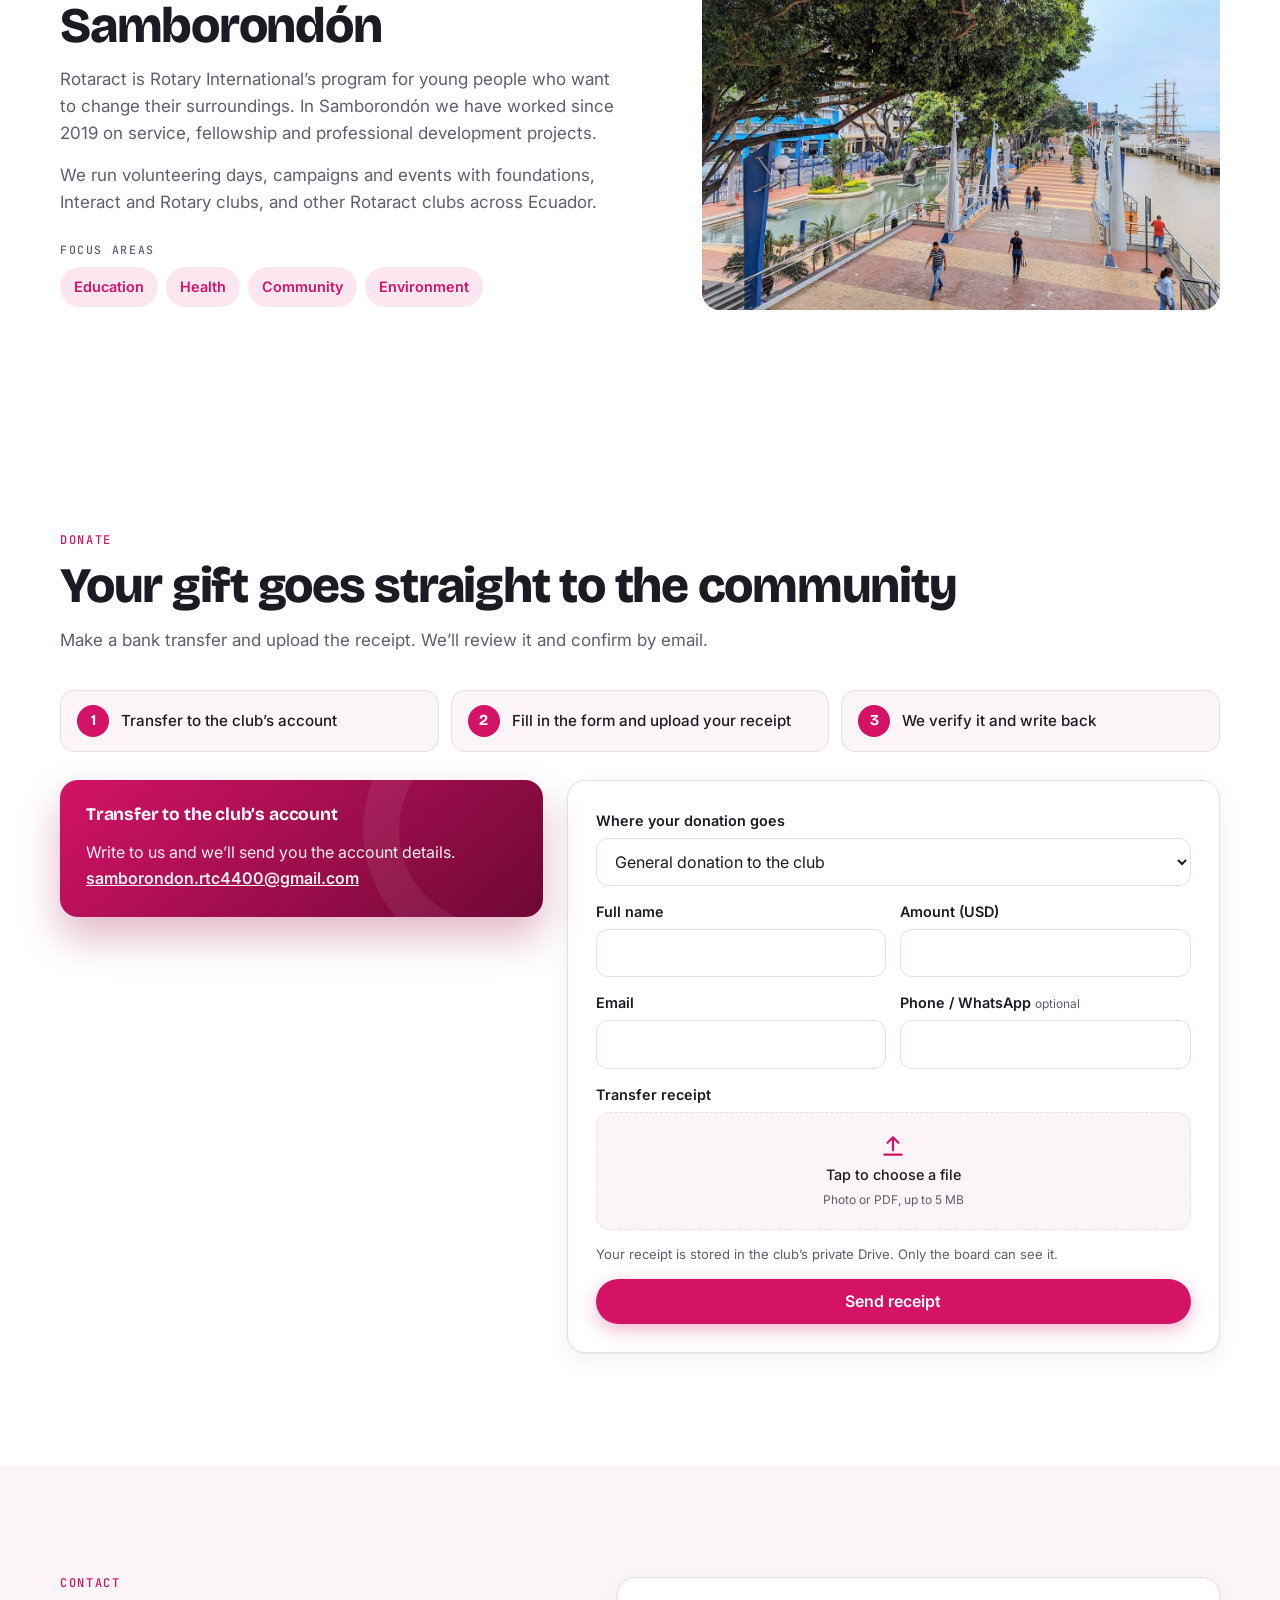
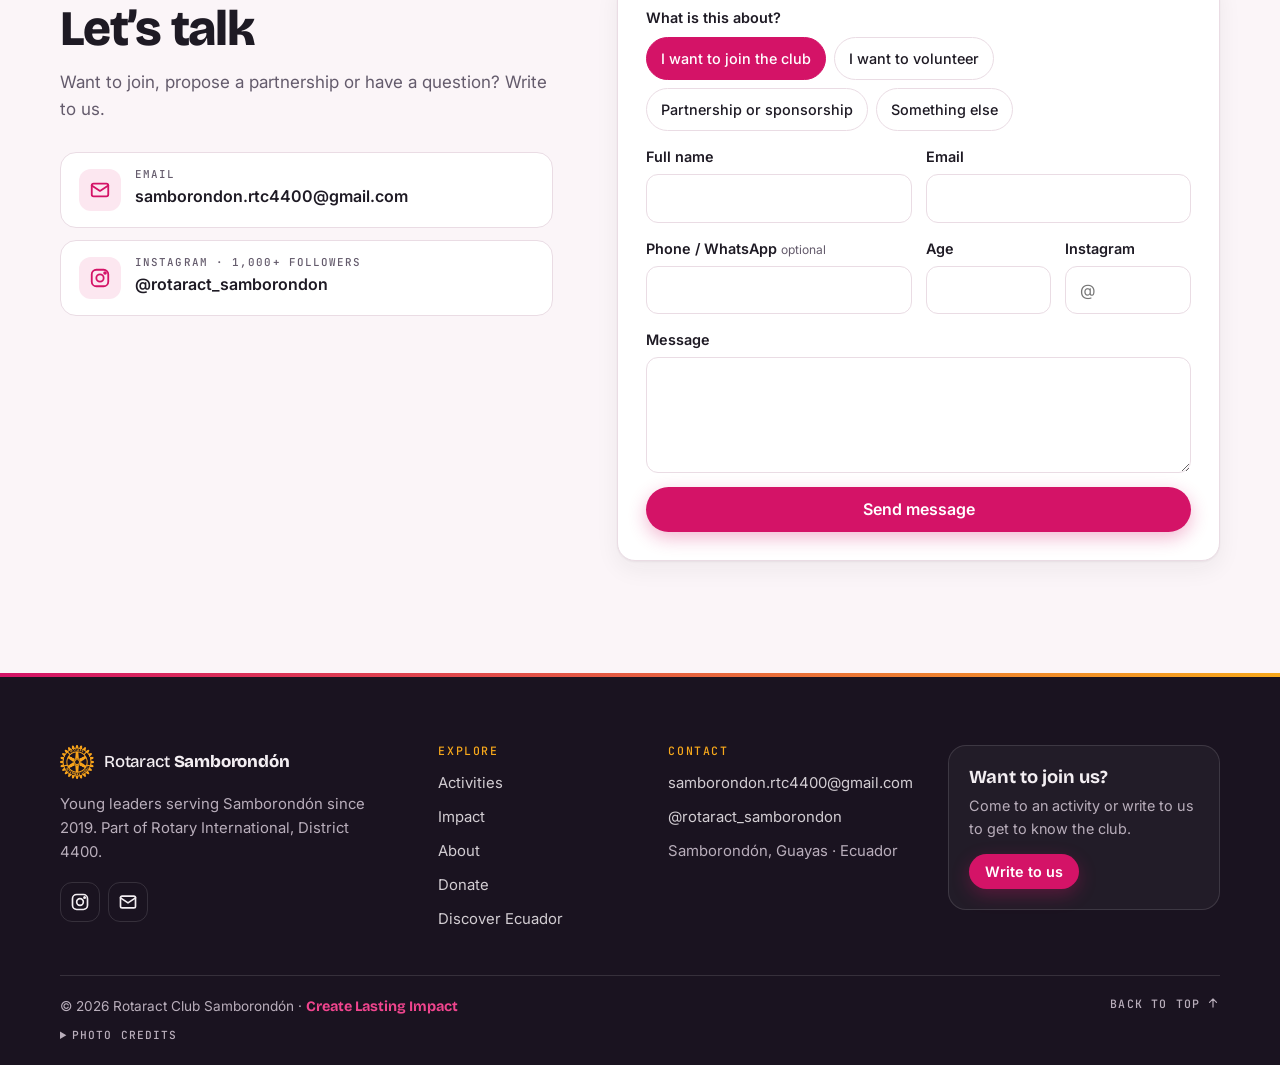
==== commit 1776cf49: "Use the official Rotary wheel for logo, favicon and hero Co-Authored-By: Claude Opus 5.5 <noreply@an" ====
--- a/index.html
+++ b/index.html
@@ -10,7 +10,8 @@
 <meta property="og:description" content="Gente de acción en Samborondón · People of action in Samborondón">
 <meta property="og:image" content="images/samborondon.jpg">
 <meta property="og:type" content="website">
-<link rel="icon" href="data:image/svg+xml,%3Csvg xmlns='http://www.w3.org/2000/svg' viewBox='0 0 100 100'%3E%3Ccircle cx='50' cy='50' r='46' fill='%23D41367'/%3E%3Cg fill='none' stroke='white' stroke-width='7'%3E%3Ccircle cx='50' cy='50' r='26'/%3E%3Cpath d='M50 18v64M18 50h64M27 27l46 46M73 27L27 73'/%3E%3C/g%3E%3C/svg%3E">
+<link rel="icon" type="image/png" href="assets/img/rotary-wheel-64.png">
+<link rel="apple-touch-icon" href="assets/img/rotary-wheel-128.png">
 <link rel="preconnect" href="https://fonts.googleapis.com">
 <link rel="preconnect" href="https://fonts.gstatic.com" crossorigin>
 <link rel="stylesheet" href="https://fonts.googleapis.com/css2?family=Bricolage+Grotesque:opsz,wght@12..96,500;12..96,700;12..96,800&family=Inter:wght@400;500;600&family=JetBrains+Mono:wght@500&display=swap">
@@ -34,7 +35,7 @@
 <nav class="nav" aria-label="Principal">
   <div class="wrap nav-inner">
     <a class="brand" href="#top">
-      <svg class="wheel-mark" viewBox="0 0 100 100" aria-hidden="true"><circle cx="50" cy="50" r="46"/><g fill="none" stroke="#fff" stroke-width="7"><circle cx="50" cy="50" r="26"/><path d="M50 18v64M18 50h64M27 27l46 46M73 27L27 73"/></g></svg>
+      <img class="wheel-mark" src="assets/img/rotary-wheel-128.png" alt="" width="34" height="34">
       <span>Rotaract <b>Samborondón</b></span>
     </a>
     <ul class="links" id="links">
@@ -59,10 +60,7 @@
 </nav>
 
 <header class="hero" id="top">
-  <svg class="hero-wheel" viewBox="0 0 100 100" aria-hidden="true" fill="none" stroke="currentColor" stroke-width="2.4">
-    <circle cx="50" cy="50" r="44"/><circle cx="50" cy="50" r="30"/><circle cx="50" cy="50" r="8"/>
-    <g stroke-width="3.2"><path d="M50 6v88M6 50h88M19 19l62 62M81 19L19 81"/></g>
-  </svg>
+  <span class="hero-wheel" aria-hidden="true"></span>
   <div class="wrap hero-grid">
     <div class="hero-copy">
       <p class="eyebrow eyebrow-light" data-i18n="hero.eyebrow">Rotary International · Distrito 4400</p>
@@ -237,7 +235,7 @@
   <div class="wrap footer-grid">
     <div class="footer-brand">
       <a class="brand" href="#top">
-        <svg class="wheel-mark" viewBox="0 0 100 100" aria-hidden="true"><circle cx="50" cy="50" r="46"/><g fill="none" stroke="#fff" stroke-width="7"><circle cx="50" cy="50" r="26"/><path d="M50 18v64M18 50h64M27 27l46 46M73 27L27 73"/></g></svg>
+        <img class="wheel-mark" src="assets/img/rotary-wheel-128.png" alt="" width="34" height="34">
         <span>Rotaract <b>Samborondón</b></span>
       </a>
       <p data-i18n="footer.blurb">Jóvenes líderes sirviendo a Samborondón desde 2019. Parte de Rotary International, Distrito 4400.</p>
--- a/assets/styles.css
+++ b/assets/styles.css
@@ -86,8 +86,7 @@
 .nav-inner { height: var(--nav-h); display: flex; align-items: center; gap: 16px; }
 .brand { display: flex; align-items: center; gap: 10px; color: var(--ink); text-decoration: none; font: 500 1.05rem/1 var(--display); letter-spacing: -.01em; white-space: nowrap; }
 .brand b { font-weight: 800; }
-.wheel-mark { width: 34px; height: 34px; fill: var(--cranberry); stroke: none; }
-.wheel-mark circle:first-child { fill: var(--cranberry); }
+.wheel-mark { width: 34px; height: 34px; flex: none; }
 .links { display: flex; align-items: center; gap: 2px; margin-left: auto; }
 .links a:not(.btn) { display: block; padding: 8px 12px; border-radius: 999px; color: var(--muted); text-decoration: none; font-weight: 500; font-size: .93rem; transition: color .15s, background .15s; }
 .links a:not(.btn):hover { color: var(--ink); background: var(--surface); }
@@ -113,7 +112,7 @@
 
 /* Hero */
 .hero { position: relative; overflow: hidden; color: #fff; background: radial-gradient(1200px 600px at 85% -10%, #F0458E 0%, transparent 60%), linear-gradient(135deg, #D41367 0%, #9E0D4C 70%, #6E0835 100%); padding-block: clamp(56px, 9vw, 104px) clamp(64px, 10vw, 120px); }
-.hero-wheel { position: absolute; width: clamp(380px, 55vw, 760px); height: auto; right: -12%; bottom: -30%; opacity: .1; animation: spin 120s linear infinite; }
+.hero-wheel { position: absolute; width: clamp(380px, 55vw, 760px); aspect-ratio: 1; background: currentColor; -webkit-mask: url(img/rotary-wheel-1024.png) center / contain no-repeat; mask: url(img/rotary-wheel-1024.png) center / contain no-repeat; right: -12%; bottom: -30%; opacity: .1; animation: spin 120s linear infinite; }
 @keyframes spin { to { transform: rotate(360deg); } }
 .hero-grid { position: relative; display: grid; grid-template-columns: 1.25fr .9fr; gap: clamp(32px, 5vw, 64px); align-items: center; }
 .hero h1 { font-size: clamp(2.6rem, 7.2vw, 5.4rem); font-weight: 800; letter-spacing: -.035em; }
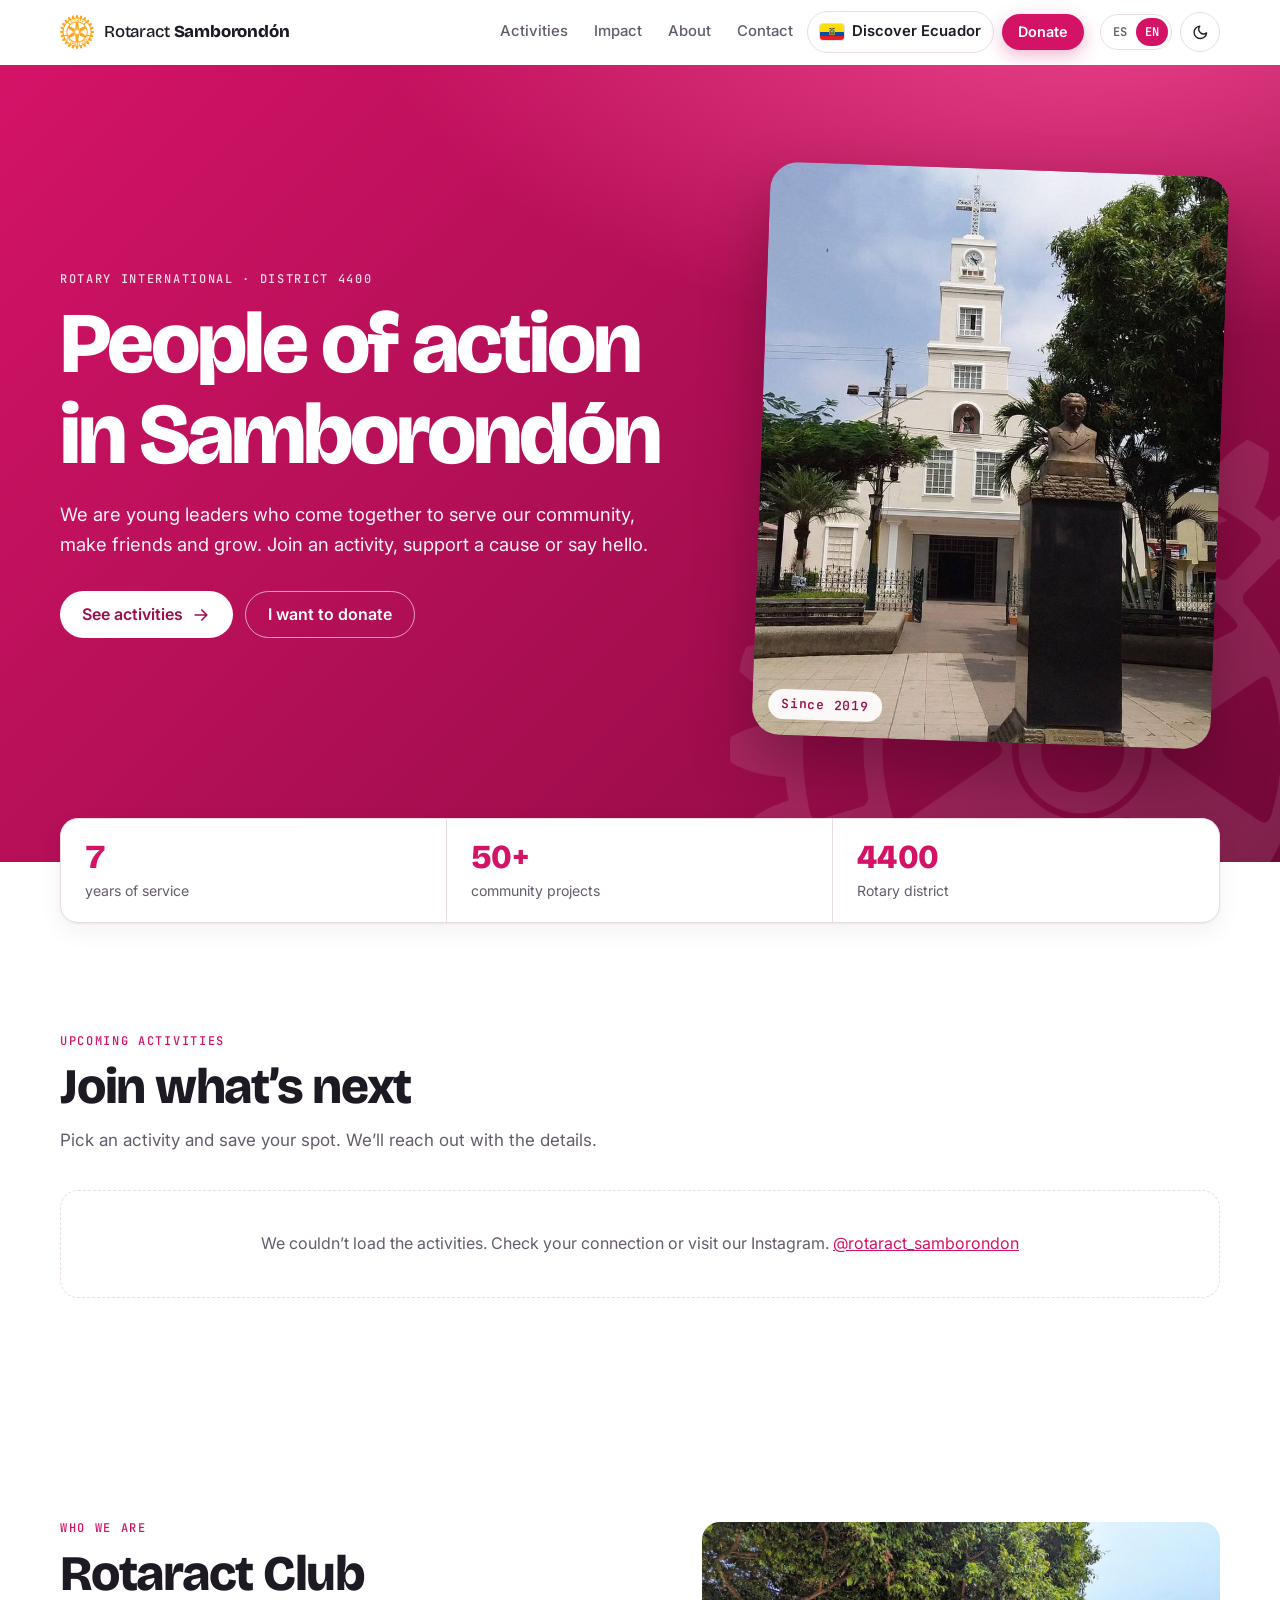
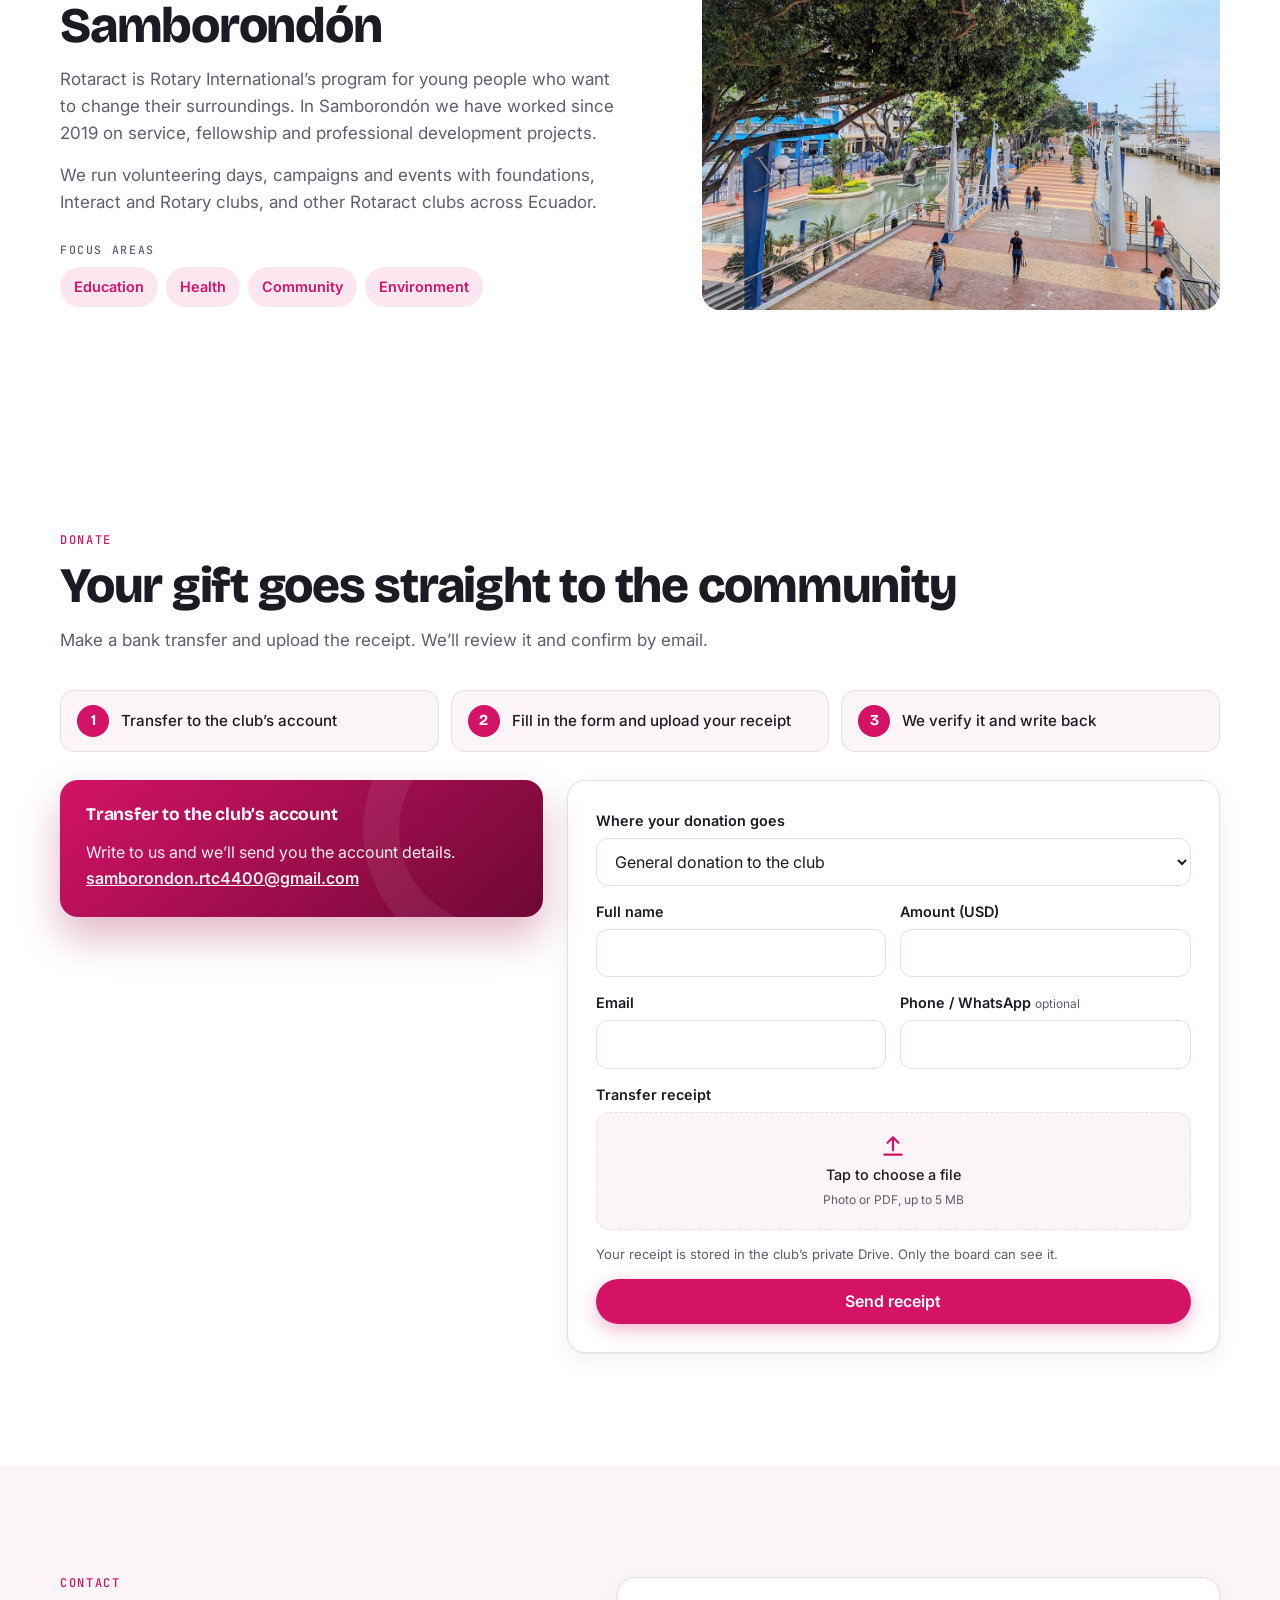
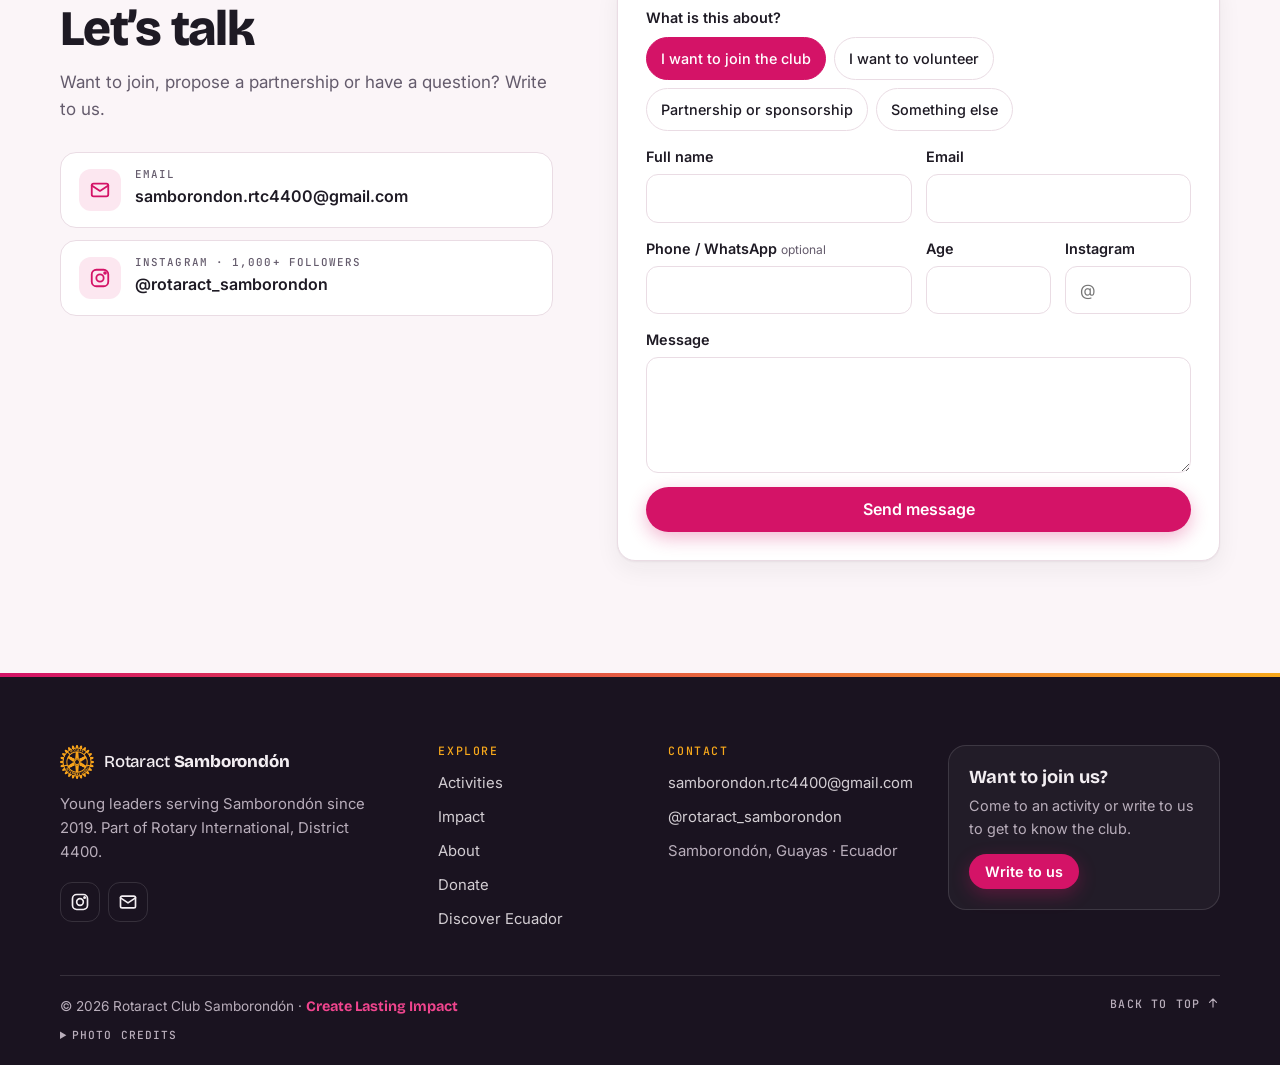
==== commit 0c19b986: "Real Ecuador flag (with coat of arms) in nav Co-Authored-By: Claude Opus 5.5 <noreply@anthropic.com>" ====
--- a/index.html
+++ b/index.html
@@ -15,7 +15,7 @@
 <link rel="preconnect" href="https://fonts.googleapis.com">
 <link rel="preconnect" href="https://fonts.gstatic.com" crossorigin>
 <link rel="stylesheet" href="https://fonts.googleapis.com/css2?family=Bricolage+Grotesque:opsz,wght@12..96,500;12..96,700;12..96,800&family=Inter:wght@400;500;600&family=JetBrains+Mono:wght@500&display=swap">
-<link rel="stylesheet" href="assets/styles.css">
+<link rel="stylesheet" href="assets/styles.css?v=6">
 <script>
   // Tema e idioma antes de pintar, para evitar parpadeo.
   (function () {
@@ -43,7 +43,7 @@
       <li><a href="#impacto" data-i18n="nav.impact">Impacto</a></li>
       <li><a href="#nosotros" data-i18n="nav.about">Nosotros</a></li>
       <li><a href="#contacto" data-i18n="nav.contact">Contacto</a></li>
-      <li><a class="nav-pill" href="ecuador/"><svg class="flag" viewBox="0 0 30 20" aria-hidden="true"><rect width="30" height="10" fill="#FFD100"/><rect y="10" width="30" height="5" fill="#0072CE"/><rect y="15" width="30" height="5" fill="#EF3340"/></svg><span data-i18n="nav.ecuador">Conoce Ecuador</span></a></li>
+      <li><a class="nav-pill" href="ecuador/"><img class="flag" src="assets/img/flag-ec.png" alt="" width="24" height="16"><span data-i18n="nav.ecuador">Conoce Ecuador</span></a></li>
       <li class="links-cta"><a class="btn btn-primary btn-sm" href="#dona" data-i18n="nav.donate">Dona</a></li>
     </ul>
     <div class="nav-tools">
@@ -297,10 +297,10 @@
   </form>
 </dialog>
 
-<script src="assets/config.js"></script>
-<script src="assets/i18n.js"></script>
-<script src="assets/demo-data.js"></script>
-<script src="assets/site.js"></script>
-<script src="assets/app.js"></script>
+<script src="assets/config.js?v=6"></script>
+<script src="assets/i18n.js?v=6"></script>
+<script src="assets/demo-data.js?v=6"></script>
+<script src="assets/site.js?v=6"></script>
+<script src="assets/app.js?v=6"></script>
 </body>
 </html>
--- a/assets/styles.css
+++ b/assets/styles.css
@@ -297,7 +297,7 @@
 /* Botón "Conoce Ecuador" en el menú */
 .links a.nav-pill { display: inline-flex; align-items: center; gap: 8px; border: 1.5px solid var(--line); color: var(--ink); font-weight: 600; }
 .links a.nav-pill:hover, .links a.nav-pill.active { border-color: var(--cranberry); background: var(--cranberry-soft); color: var(--cranberry); }
-.flag { width: 20px; height: 14px; border-radius: 3px; stroke: none; box-shadow: 0 0 0 1px rgba(0, 0, 0, .08); }
+.flag { width: 24px; height: 16px; flex: none; border-radius: 3px; object-fit: cover; box-shadow: 0 0 0 1px rgba(0, 0, 0, .12); }
 @media (max-width: 1080px) { .links a.nav-pill { justify-content: flex-start; margin-top: 4px; } }
 
 /* Aparición */
